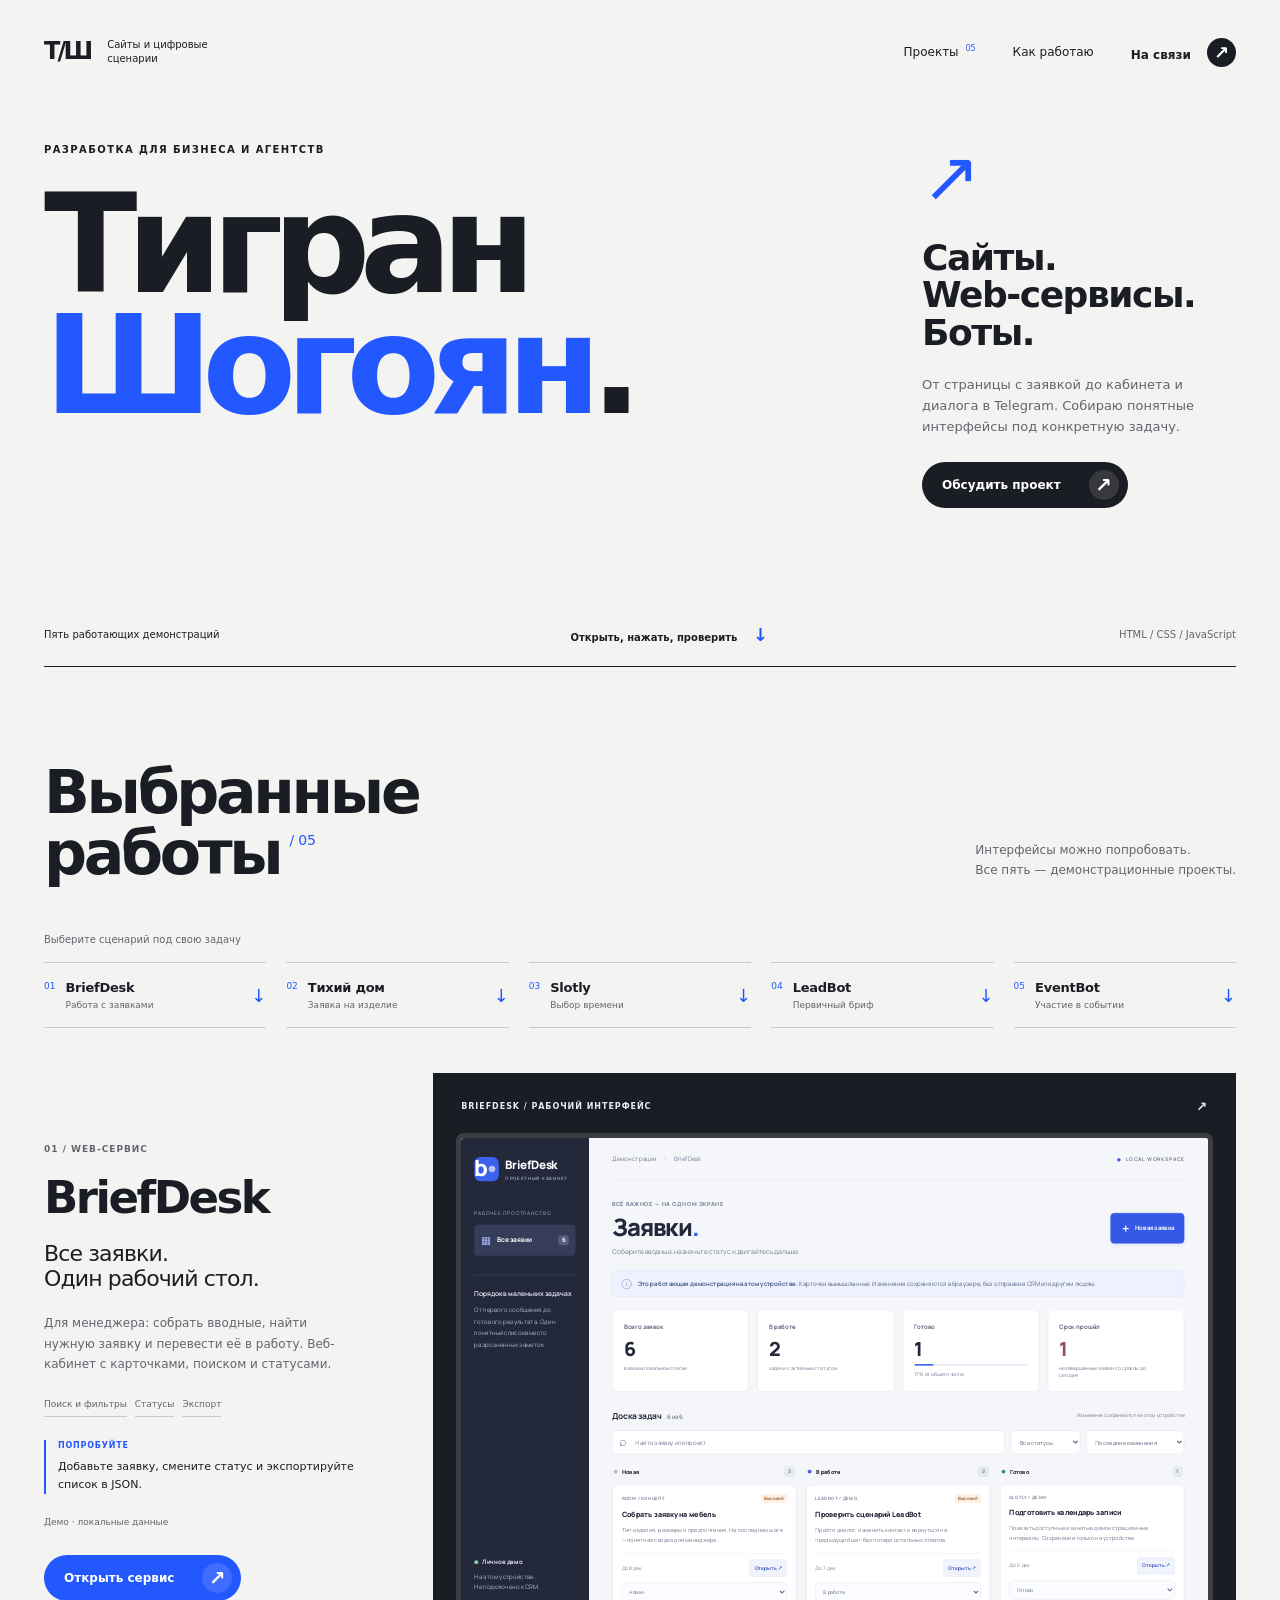
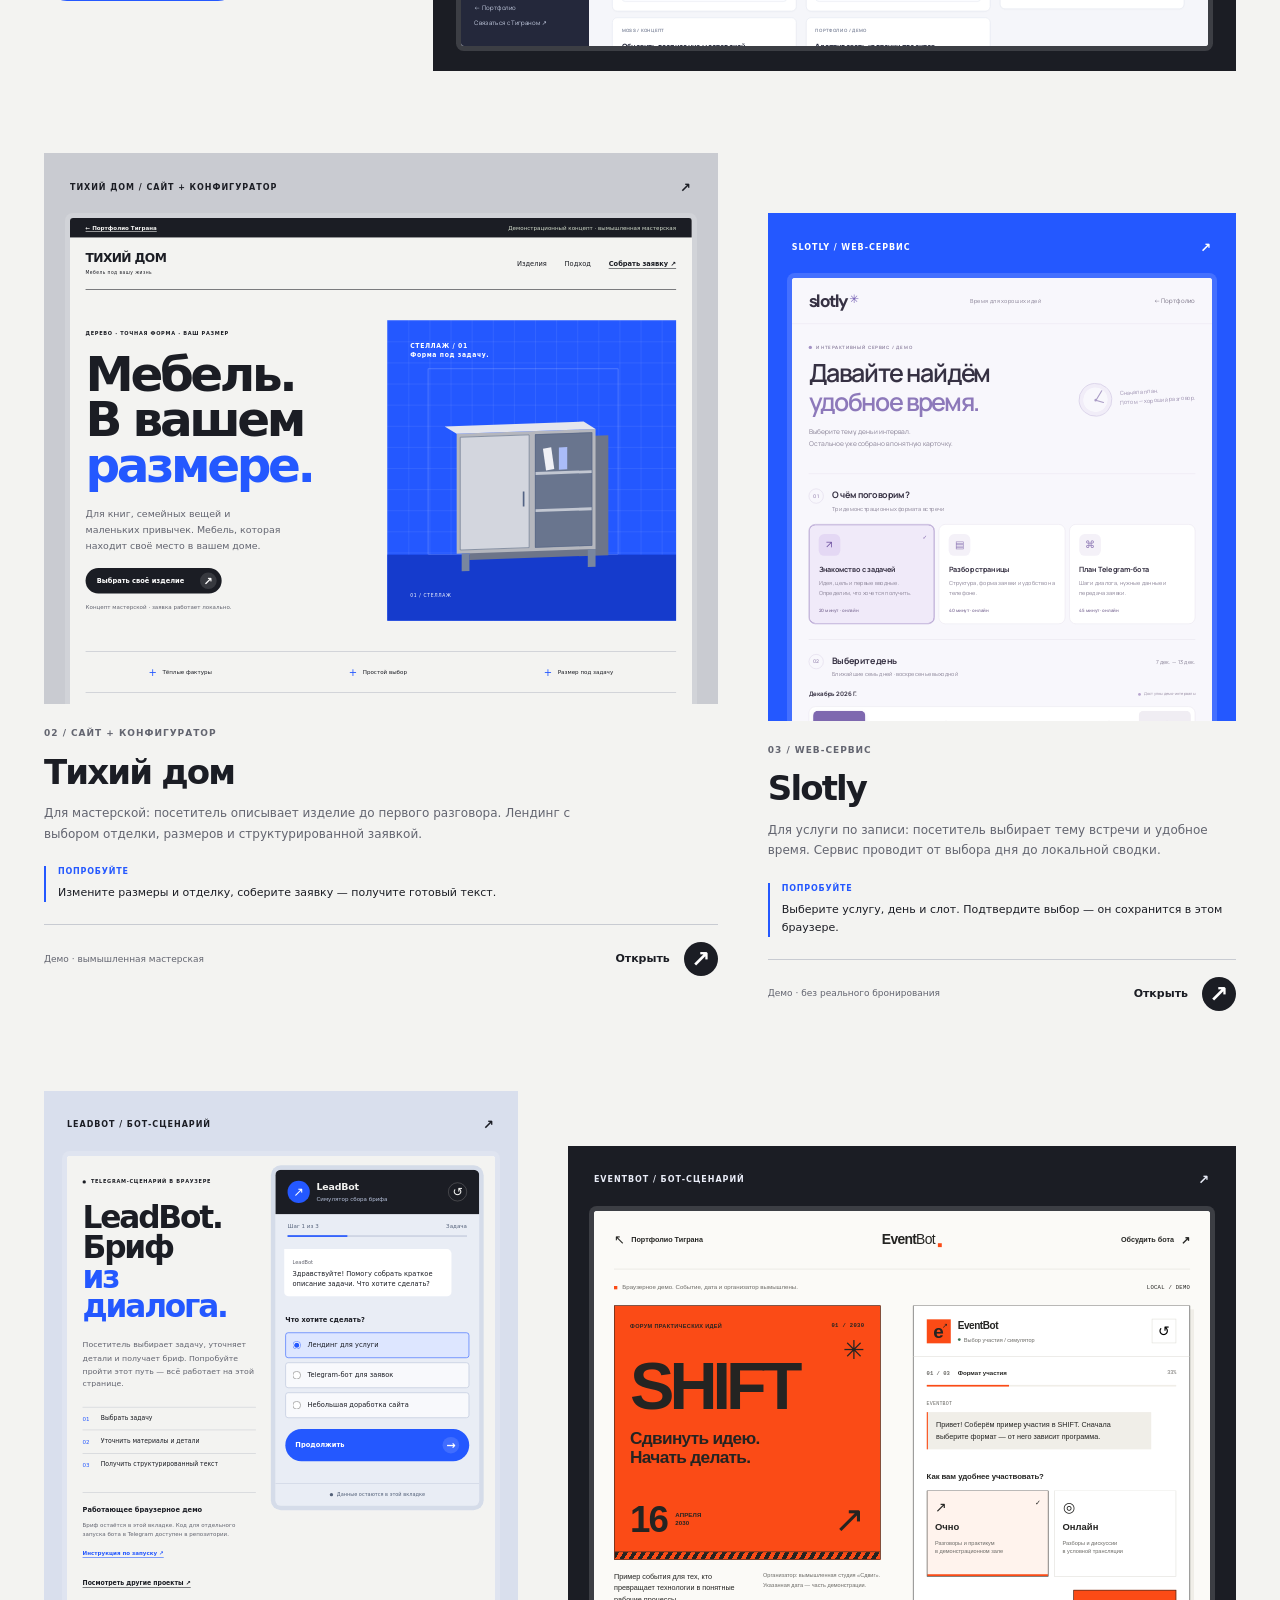
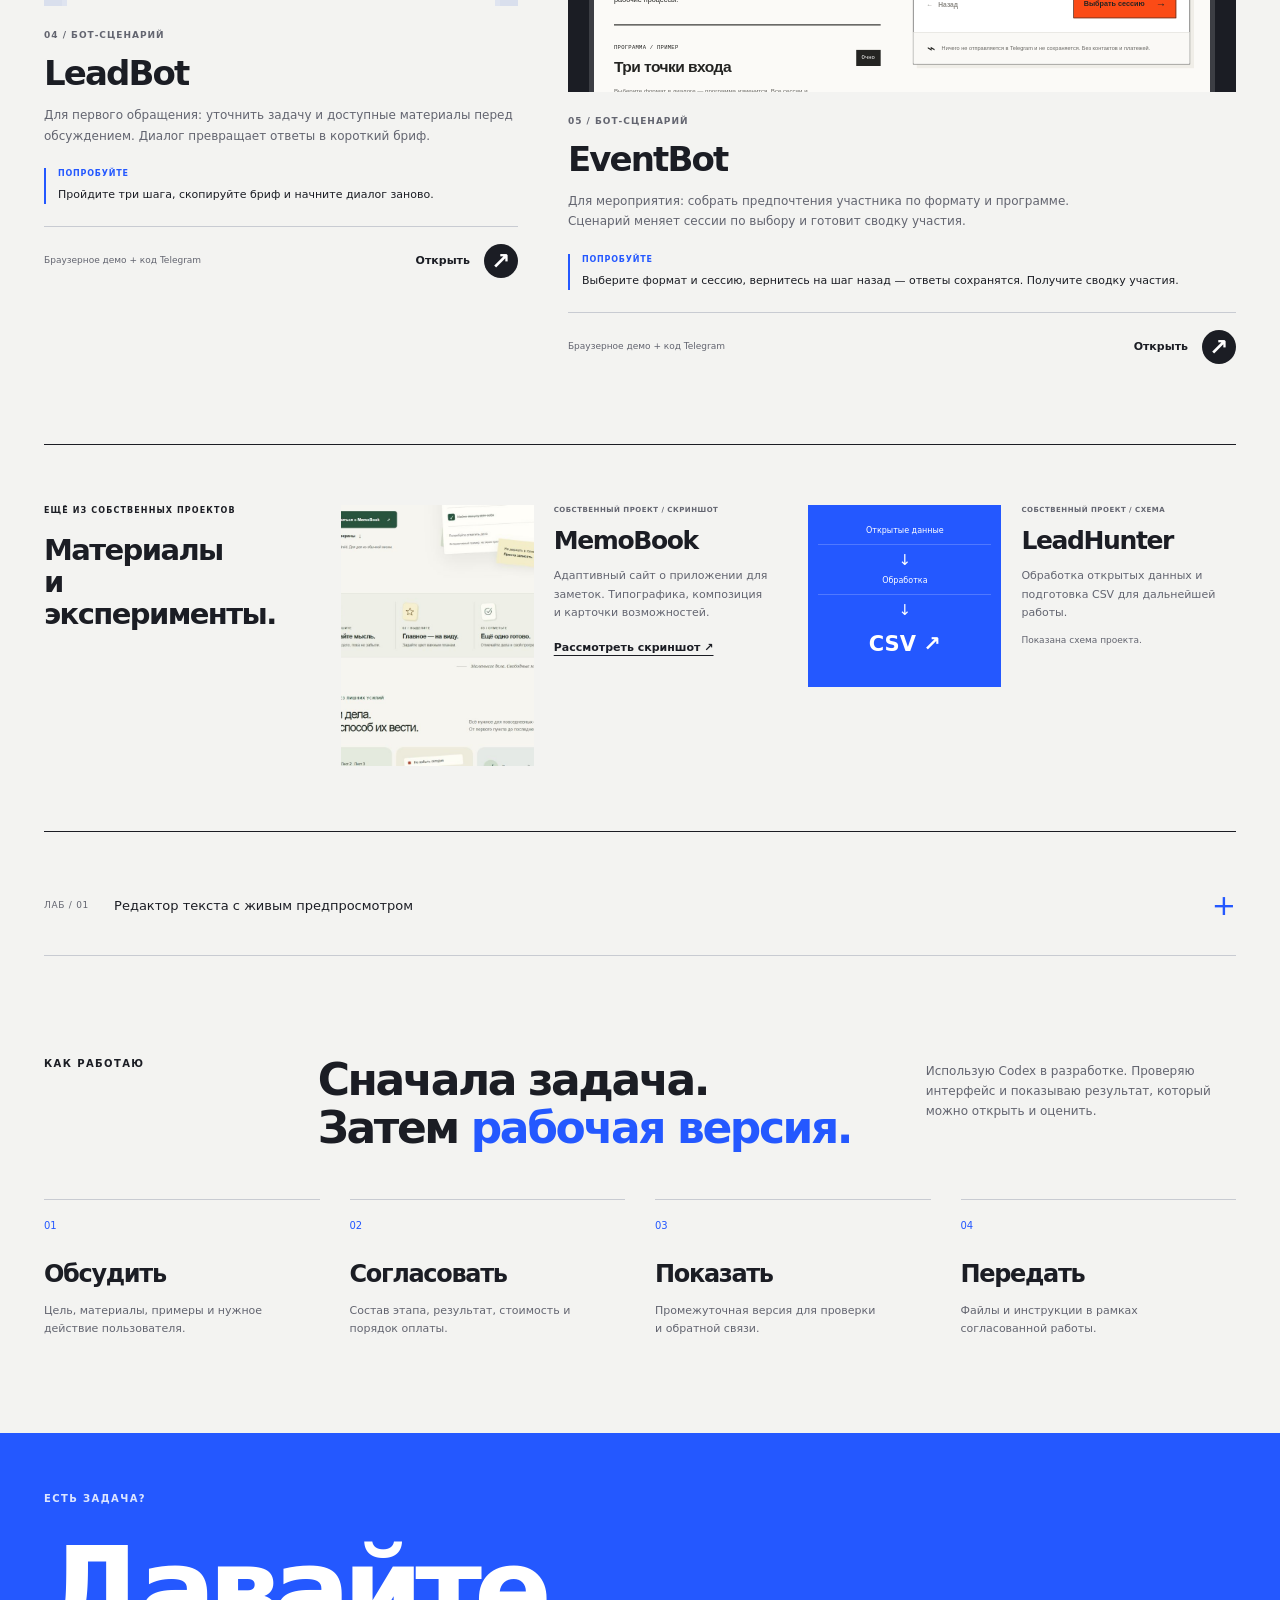
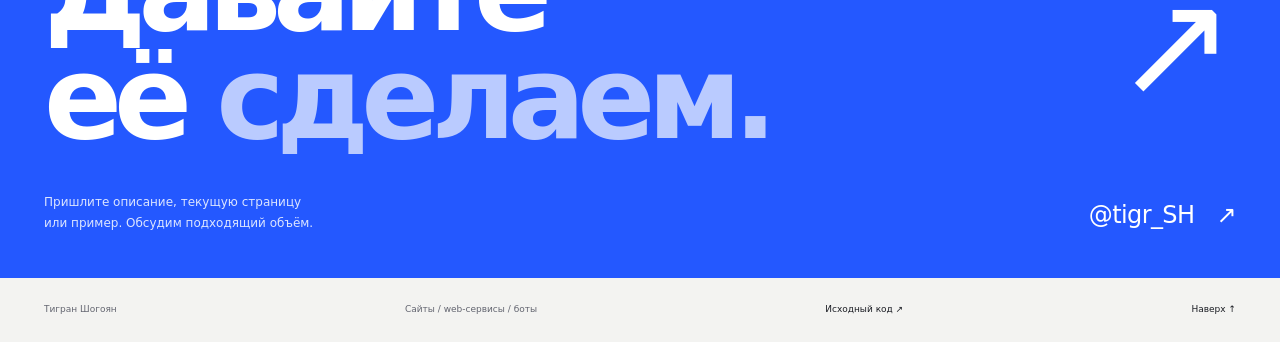
==== index.html @ 7d9e6372 "Improve project navigation and interactive case walkthroughs Add five direct project links and concr" ====
<!doctype html>
<html lang="ru">
<head>
<meta charset="utf-8"><meta name="viewport" content="width=device-width, initial-scale=1"><meta name="theme-color" content="#1b1d24">
<meta name="description" content="Тигран Шогоян — сайты, web-сервисы и Telegram-боты. Пять работающих демонстраций: кабинет заявок, запись, лендинг, бриф-бот и регистрация.">
<title>Тигран Шогоян — сайты, web-сервисы, боты</title>
<link rel="stylesheet" href="styles.css"><script src="app.js" defer></script>
</head>
<body class="portfolio-page">
<a class="skip-link" href="#main">Перейти к содержимому</a>
<header class="site-header wrap"><a class="identity" href="./" aria-label="Тигран Шогоян, главная"><span class="monogram">Т/Ш</span><span>Сайты и цифровые<br>сценарии</span></a><nav class="main-nav" aria-label="Главная навигация"><a href="#projects">Проекты <sup>05</sup></a><a href="#approach">Как работаю</a><a class="nav-contact" href="https://t.me/tigr_SH" target="_blank" rel="noopener noreferrer">На связи <span aria-hidden="true">↗</span></a></nav></header>
<main id="main">
<section class="hero wrap" aria-labelledby="hero-title"><div class="hero-name"><p class="eyebrow">Разработка для бизнеса и агентств</p><h1 id="hero-title">Тигран<br><span>Шогоян<span class="name-dot">.</span></span></h1></div><div class="hero-summary"><span class="hero-mark" aria-hidden="true">↗</span><h2>Сайты.<br>Web-сервисы.<br>Боты.</h2><p>От страницы с заявкой до кабинета и диалога в Telegram. Собираю понятные интерфейсы под конкретную задачу.</p><a class="button button-dark" href="https://t.me/tigr_SH" target="_blank" rel="noopener noreferrer">Обсудить проект <span aria-hidden="true">↗</span></a></div><div class="hero-bottom"><span>Пять работающих демонстраций</span><a href="#projects">Открыть, нажать, проверить <span aria-hidden="true">↓</span></a><span>HTML / CSS / JavaScript</span></div></section>
<section id="projects" class="projects wrap" aria-labelledby="projects-title"><div class="work-heading"><h2 id="projects-title">Выбранные<br>работы<span> / 05</span></h2><p>Интерфейсы можно попробовать.<br>Все пять — демонстрационные проекты.</p></div>
<div class="project-browser"><p class="project-browser-label">Выберите сценарий под свою задачу</p><nav id="project-index" class="project-index" aria-label="Быстрый переход к проекту"><a class="project-jump" href="#desk-case"><span class="jump-number">01</span><span><strong>BriefDesk</strong><small>Работа с заявками</small></span><span class="jump-arrow" aria-hidden="true">↓</span></a><a class="project-jump" href="#furniture-case"><span class="jump-number">02</span><span><strong>Тихий дом</strong><small>Заявка на изделие</small></span><span class="jump-arrow" aria-hidden="true">↓</span></a><a class="project-jump" href="#slotly-case"><span class="jump-number">03</span><span><strong>Slotly</strong><small>Выбор времени</small></span><span class="jump-arrow" aria-hidden="true">↓</span></a><a class="project-jump" href="#leadbot-case"><span class="jump-number">04</span><span><strong>LeadBot</strong><small>Первичный бриф</small></span><span class="jump-arrow" aria-hidden="true">↓</span></a><a class="project-jump" href="#eventbot-case"><span class="jump-number">05</span><span><strong>EventBot</strong><small>Участие в событии</small></span><span class="jump-arrow" aria-hidden="true">↓</span></a></nav></div><article class="case case-desk" id="desk-case" tabindex="-1"><div class="case-intro"><span class="case-index">01 / WEB-СЕРВИС</span><h3>BriefDesk</h3><p class="case-statement">Все заявки.<br>Один рабочий стол.</p><p>Для менеджера: собрать вводные, найти нужную заявку и перевести её в работу. Веб-кабинет с карточками, поиском и статусами.</p><div class="case-features"><span>Поиск и фильтры</span><span>Статусы</span><span>Экспорт</span></div><div class="case-try"><span>Попробуйте</span><p>Добавьте заявку, смените статус и экспортируйте список в JSON.</p></div><span class="case-status">Демо · локальные данные</span><a class="button button-blue" href="desk.html">Открыть сервис <span aria-hidden="true">↗</span></a></div><div class="case-stage desk-stage"><div class="stage-caption"><span>BRIEFDESK / РАБОЧИЙ ИНТЕРФЕЙС</span><span aria-hidden="true">↗</span></div><div class="case-screen" aria-hidden="true" inert><iframe src="desk.html" title="Предпросмотр интерфейса BriefDesk" tabindex="-1" loading="lazy"></iframe></div></div></article>
<div class="case-pair pair-web"><article class="case case-furniture" id="furniture-case" tabindex="-1"><div class="case-stage furniture-stage"><div class="stage-caption"><span>ТИХИЙ ДОМ / САЙТ + КОНФИГУРАТОР</span><span aria-hidden="true">↗</span></div><div class="case-screen" aria-hidden="true" inert><iframe src="furniture.html" title="Предпросмотр интерфейса Тихий дом" tabindex="-1" loading="lazy"></iframe></div></div><div class="case-copy"><span class="case-index">02 / САЙТ + КОНФИГУРАТОР</span><h3>Тихий дом</h3><p>Для мастерской: посетитель описывает изделие до первого разговора. Лендинг с выбором отделки, размеров и структурированной заявкой.</p><div class="case-try"><span>Попробуйте</span><p>Измените размеры и отделку, соберите заявку — получите готовый текст.</p></div><div class="case-bottom"><span class="case-status">Демо · вымышленная мастерская</span><a class="case-open" href="furniture.html">Открыть <span aria-hidden="true">↗</span></a></div></div></article><article class="case case-slotly" id="slotly-case" tabindex="-1"><div class="case-stage slotly-stage"><div class="stage-caption"><span>SLOTLY / WEB-СЕРВИС</span><span aria-hidden="true">↗</span></div><div class="case-screen" aria-hidden="true" inert><iframe src="slotly.html" title="Предпросмотр интерфейса Slotly" tabindex="-1" loading="lazy"></iframe></div></div><div class="case-copy"><span class="case-index">03 / WEB-СЕРВИС</span><h3>Slotly</h3><p>Для услуги по записи: посетитель выбирает тему встречи и удобное время. Сервис проводит от выбора дня до локальной сводки.</p><div class="case-try"><span>Попробуйте</span><p>Выберите услугу, день и слот. Подтвердите выбор — он сохранится в этом браузере.</p></div><div class="case-bottom"><span class="case-status">Демо · без реального бронирования</span><a class="case-open" href="slotly.html">Открыть <span aria-hidden="true">↗</span></a></div></div></article></div>
<div class="case-pair pair-bots"><article class="case case-leadbot" id="leadbot-case" tabindex="-1"><div class="case-stage leadbot-stage"><div class="stage-caption"><span>LEADBOT / БОТ-СЦЕНАРИЙ</span><span aria-hidden="true">↗</span></div><div class="case-screen" aria-hidden="true" inert><iframe src="leadbot.html#bot-simulator" title="Предпросмотр интерфейса LeadBot" tabindex="-1" loading="lazy"></iframe></div></div><div class="case-copy"><span class="case-index">04 / БОТ-СЦЕНАРИЙ</span><h3>LeadBot</h3><p>Для первого обращения: уточнить задачу и доступные материалы перед обсуждением. Диалог превращает ответы в короткий бриф.</p><div class="case-try"><span>Попробуйте</span><p>Пройдите три шага, скопируйте бриф и начните диалог заново.</p></div><div class="case-bottom"><span class="case-status">Браузерное демо + код Telegram</span><a class="case-open" href="leadbot.html">Открыть <span aria-hidden="true">↗</span></a></div></div></article><article class="case case-eventbot" id="eventbot-case" tabindex="-1"><div class="case-stage eventbot-stage"><div class="stage-caption"><span>EVENTBOT / БОТ-СЦЕНАРИЙ</span><span aria-hidden="true">↗</span></div><div class="case-screen" aria-hidden="true" inert><iframe src="eventbot.html" title="Предпросмотр интерфейса EventBot" tabindex="-1" loading="lazy"></iframe></div></div><div class="case-copy"><span class="case-index">05 / БОТ-СЦЕНАРИЙ</span><h3>EventBot</h3><p>Для мероприятия: собрать предпочтения участника по формату и программе. Сценарий меняет сессии по выбору и готовит сводку участия.</p><div class="case-try"><span>Попробуйте</span><p>Выберите формат и сессию, вернитесь на шаг назад — ответы сохранятся. Получите сводку участия.</p></div><div class="case-bottom"><span class="case-status">Браузерное демо + код Telegram</span><a class="case-open" href="eventbot.html">Открыть <span aria-hidden="true">↗</span></a></div></div></article></div>
</section>
<section class="archive wrap" aria-labelledby="archive-title"><div class="archive-heading"><p class="eyebrow">Ещё из собственных проектов</p><h2 id="archive-title">Материалы<br>и эксперименты.</h2></div><article class="archive-project"><a class="memo-thumbnail" href="MemoBook-example.png" target="_blank" rel="noopener noreferrer"><img src="MemoBook-example.png" width="732" height="716" loading="lazy" alt="Фрагмент собственного сайта MemoBook с карточками возможностей"></a><div><span class="case-index">СОБСТВЕННЫЙ ПРОЕКТ / СКРИНШОТ</span><h3>MemoBook</h3><p>Адаптивный сайт о приложении для заметок. Типографика, композиция и карточки возможностей.</p><a class="text-link" href="MemoBook-example.png" target="_blank" rel="noopener noreferrer">Рассмотреть скриншот ↗</a></div></article><article class="archive-project"><div class="hunter-scheme" aria-label="Схема LeadHunter: открытые данные, обработка и экспорт CSV"><span>Открытые данные</span><b aria-hidden="true">↓</b><span>Обработка</span><b aria-hidden="true">↓</b><span class="scheme-result">CSV ↗</span></div><div><span class="case-index">СОБСТВЕННЫЙ ПРОЕКТ / СХЕМА</span><h3>LeadHunter</h3><p>Обработка открытых данных и подготовка CSV для дальнейшей работы.</p><span class="archive-note">Показана схема проекта.</span></div></article></section>
<section class="editor-section wrap" aria-label="Локальный редактор текста"><details class="editor-lab"><summary><span class="lab-number">ЛАБ / 01</span><span>Редактор текста с живым предпросмотром</span><span class="summary-plus" aria-hidden="true">+</span></summary><div class="editor-layout"><div class="editor-intro"><p class="eyebrow">Интерфейсный эксперимент</p><h2>Меняйте текст.<br>Смотрите результат.</h2><p>Заголовок, описание и кнопка обновляются сразу.</p><span class="editor-limitation">Локальное демо, изменения до перезагрузки.</span></div><div class="editor-workspace"><form id="editor-form" class="editor-controls"><div class="editor-toolbar"><strong>Текст страницы</strong><button id="editor-reset" class="quiet-button" type="button">Сбросить ↺</button></div><label for="editor-headline">Заголовок<input id="editor-headline" name="headline" maxlength="64" value="Место для ваших идей"></label><label for="editor-description">Описание<textarea id="editor-description" name="description" rows="3" maxlength="180">Одна понятная страница: расскажите об услуге и помогите посетителю сделать следующий шаг.</textarea></label><label for="editor-button">Текст кнопки<input id="editor-button" name="button" maxlength="28" value="Обсудить задачу"></label></form><div class="editor-preview"><span class="preview-label">LIVE PREVIEW</span><h3 id="preview-headline">Место для ваших идей</h3><p id="preview-description">Одна понятная страница: расскажите об услуге и помогите посетителю сделать следующий шаг.</p><button id="preview-button" class="button button-blue" type="button" aria-describedby="preview-action-note">Обсудить задачу</button><p id="preview-action-note" class="preview-note" aria-live="polite">Кнопка показывает демонстрационное действие.</p></div></div></div></details></section>
<section class="approach wrap" id="approach" aria-labelledby="approach-title"><div class="approach-header"><p class="eyebrow">Как работаю</p><h2 id="approach-title">Сначала задача.<br>Затем <span>рабочая версия.</span></h2><p>Использую Codex в разработке. Проверяю интерфейс и показываю результат, который можно открыть и оценить.</p></div><ol class="process"><li><span class="step-number">01</span><h3>Обсудить</h3><p>Цель, материалы, примеры и нужное действие пользователя.</p></li><li><span class="step-number">02</span><h3>Согласовать</h3><p>Состав этапа, результат, стоимость и порядок оплаты.</p></li><li><span class="step-number">03</span><h3>Показать</h3><p>Промежуточная версия для проверки и обратной связи.</p></li><li><span class="step-number">04</span><h3>Передать</h3><p>Файлы и инструкции в рамках согласованной работы.</p></li></ol></section>
<section class="contact" aria-labelledby="contact-title"><div class="wrap"><p class="eyebrow">Есть задача?</p><div class="contact-main"><h2 id="contact-title">Давайте<br>её <span>сделаем.</span></h2><a href="https://t.me/tigr_SH" class="contact-arrow" target="_blank" rel="noopener noreferrer" aria-label="Написать Тиграну Шогояну в Telegram">↗</a></div><div class="contact-bottom"><p>Пришлите описание, текущую страницу<br>или пример. Обсудим подходящий объём.</p><a href="https://t.me/tigr_SH" target="_blank" rel="noopener noreferrer">@tigr_SH <span aria-hidden="true">↗</span></a></div></div></section>
</main><footer class="site-footer wrap"><span>Тигран Шогоян</span><span>Сайты / web-сервисы / боты</span><a href="https://github.com/Tigran-1519/tigran-portfolio" target="_blank" rel="noopener noreferrer">Исходный код ↗</a><a href="#main">Наверх ↑</a></footer>
</body></html>
---- styles.css ----
@charset "UTF-8";
:root{--cream:#f3f3f1;--paper:#ececea;--green:#1b1d24;--ink:#1b1d24;--muted:#636570;--line:#c8cbd2;--sage:#e5e9f4;--lime:#cedbff;--blue:#2458ff;--wood:#a49a8d;--sans:"Segoe UI Variable","Segoe UI",system-ui,sans-serif;--serif:var(--sans);--radius:4px;--ease:cubic-bezier(.22,.68,0,1.01)}
*{box-sizing:border-box}html{scroll-behavior:smooth;scroll-padding-top:25px}body{margin:0;background:var(--cream);color:var(--ink);font:16px/1.5 var(--sans);-webkit-font-smoothing:antialiased}a{color:inherit;text-decoration:none}button,input,select,textarea{font:inherit}button,a,input,select,textarea{-webkit-tap-highlight-color:transparent}button{cursor:pointer}button:disabled{cursor:not-allowed;opacity:.5}button,input,select,textarea{border-radius:0}button:focus-visible,a:focus-visible,input:focus-visible,select:focus-visible,textarea:focus-visible,summary:focus-visible{outline:3px solid var(--blue);outline-offset:5px}img,video{display:block;max-width:100%}h1,h2,h3,p{margin-top:0}h1,h2,h3{font-weight:600;letter-spacing:-.055em;line-height:1.02}em{font-style:normal;font-weight:inherit}::selection{background:var(--blue);color:#fff}.wrap{width:min(1380px,calc(100% - 88px));margin-inline:auto}.skip-link{position:fixed;top:15px;left:16px;padding:12px 20px;background:var(--blue);color:#fff;z-index:10;transform:translateY(-150%)}.skip-link:focus{transform:translateY(0)}.eyebrow{font-size:10px;letter-spacing:.14em;text-transform:uppercase;font-weight:600}.small-dot{display:inline-block;width:6px;height:6px;background:currentColor;border-radius:50%}.site-header{height:104px;display:flex;align-items:center;justify-content:space-between;gap:25px}.identity{display:flex;gap:17px;align-items:center;font-size:10px;line-height:1.4;font-weight:500}.monogram{font-size:24px;font-weight:700;letter-spacing:-.12em}.main-nav{display:flex;align-items:center;gap:37px;font-size:12px}.main-nav a{padding:10px 0}.main-nav sup{font-size:8px;color:var(--blue);margin-left:3px}.nav-contact{font-weight:600}.nav-contact span{display:inline-grid;place-items:center;width:29px;height:29px;border-radius:50%;background:var(--ink);color:#fff;font-size:18px;margin-left:12px}.main-nav a:hover{color:var(--blue)}
.hero{display:grid;grid-template-columns:1.45fr .55fr;gap:50px;padding-top:38px;padding-bottom:25px}.hero-name .eyebrow{margin-bottom:28px}.hero h1{font-size:clamp(88px,10.7vw,158px);line-height:.88;font-weight:650;letter-spacing:-.079em;margin:0}.hero h1>span{color:var(--blue)}.name-dot{color:var(--ink)}.hero-summary{align-self:end;max-width:310px;padding-bottom:9px}.hero-mark{display:block;color:var(--blue);font-size:70px;line-height:1;margin-bottom:27px}.hero-summary h2{font-size:36px;line-height:1.04;letter-spacing:-.04em;margin-bottom:24px}.hero-summary p{font-size:13px;color:var(--muted);line-height:1.6;margin-bottom:24px}.button{border:0;display:inline-flex;align-items:center;justify-content:space-between;gap:28px;padding:8px 9px 8px 20px;border-radius:40px;font-size:12px;font-weight:600;min-height:46px;transition:transform .5s var(--ease),background .5s var(--ease);max-width:100%}.button>span{width:30px;height:30px;border-radius:50%;display:grid;place-items:center;font-size:20px;background:#ffffff20;flex-shrink:0;transition:transform .5s var(--ease)}.button:hover>span{transform:translate(2px,-2px)}.button:active{transform:scale(.98)}.button-dark{background:var(--ink);color:#fff}.button-dark:hover{background:#353946}.button-blue{background:var(--blue);color:#fff}.button-blue:hover{background:#1643d6}.button-light{background:var(--lime);color:var(--ink)}.hero-bottom{grid-column:1/-1;display:flex;align-items:center;justify-content:space-between;gap:20px;border-bottom:1px solid var(--ink);margin-top:54px;padding-bottom:18px;font-size:10px}.hero-bottom>span:last-child{color:var(--muted)}.hero-bottom a{font-weight:600}.hero-bottom a span{margin-left:12px;color:var(--blue);font-size:18px}
.projects{padding-top:70px;padding-bottom:80px}.work-heading{display:flex;justify-content:space-between;align-items:end;gap:35px;margin-bottom:48px}.work-heading h2{font-size:clamp(40px,4.7vw,64px);margin:0}.work-heading h2 span{font-size:14px;font-weight:400;vertical-align:top;letter-spacing:-.01em;display:inline-block;padding-top:10px;margin-left:9px;color:var(--blue)}.work-heading p{font-size:12px;line-height:1.65;color:var(--muted);margin:0 0 4px}.case{min-width:0}.case-desk{display:grid;grid-template-columns:.66fr 1.6fr;gap:58px;align-items:center;margin-bottom:82px}.case-index{font-size:9px;font-weight:600;letter-spacing:.11em;color:var(--muted);display:block}.case h3{font-size:45px;margin:18px 0 20px}.case-statement{font-size:22px!important;line-height:1.15!important;letter-spacing:-.04em;color:var(--ink)!important;font-weight:500}.case-intro>p{font-size:12px;color:var(--muted);line-height:1.7;max-width:300px}.case-features{display:flex;flex-wrap:wrap;gap:8px;font-size:9px;color:var(--muted);margin:23px 0}.case-features span{border-bottom:1px solid var(--line);padding-bottom:5px}.case-status{font-size:9px;color:var(--muted);display:block;line-height:1.5}.case-intro>.button{margin-top:25px}.case-stage{min-width:0;overflow:hidden;padding:21px 25px 0;background:#d8dce8;position:relative}.stage-caption{display:flex;justify-content:space-between;align-items:center;font-size:8px;letter-spacing:.12em;gap:10px;margin-bottom:21px;font-weight:600}.stage-caption>span:last-child{font-size:13px}.case-screen{position:relative;aspect-ratio:1.48;overflow:hidden;background:#fff;pointer-events:none;user-select:none;border-radius:3px 3px 0 0;box-shadow:0 0 0 5px #ffffff25}.case-screen iframe{width:180%;height:180%;position:absolute;left:0;top:0;transform:scale(.555556);transform-origin:top left;border:0;pointer-events:none;display:block}.desk-stage{background:#1b1d24;color:#e9ecf7;padding:24px 28px 25px}.desk-stage .case-screen{aspect-ratio:1.47;border-radius:3px}.case-pair{display:grid;grid-template-columns:1.18fr .82fr;gap:50px;align-items:start;margin-bottom:80px}.case-pair .case-copy{padding-top:23px}.case-pair .case h3{font-size:34px;margin:14px 0}.case-copy>p{font-size:12px;color:var(--muted);line-height:1.7;max-width:540px;margin-bottom:22px}.case-bottom{border-top:1px solid var(--line);display:flex;align-items:center;justify-content:space-between;gap:12px;padding-top:17px}.case-open{display:inline-flex;align-items:center;gap:14px;font-size:11px;font-weight:600;flex-shrink:0}.case-open span{display:grid;place-items:center;width:34px;height:34px;background:var(--ink);color:#fff;border-radius:50%;font-size:23px;transition:background .5s var(--ease),transform .5s var(--ease)}.case-open:hover span{background:var(--blue);transform:translate(2px,-2px)}.furniture-stage{background:#c9cbd1;padding:25px 26px 0}.furniture-stage .case-screen{aspect-ratio:1.28}.slotly-stage{background:var(--blue);color:white;padding:25px 24px 0;margin-top:60px}.slotly-stage .case-screen{aspect-ratio:.95}.pair-bots{grid-template-columns:.83fr 1.17fr;margin-bottom:0}.leadbot-stage{background:#d9dfed;padding:24px 23px 0}.leadbot-stage .case-screen{aspect-ratio:.95}.eventbot-stage{background:#1b1d24;color:#e9ecf7;padding:24px 26px 0;margin-top:55px}.eventbot-stage .case-screen{aspect-ratio:1.28}
.archive{display:grid;grid-template-columns:.6fr 1fr 1fr;gap:40px;padding:60px 0 65px;border-block:1px solid var(--ink)}.archive-heading h2{font-size:29px;line-height:1.1;margin:18px 0}.archive-heading .eyebrow{font-size:8px}.archive-project{display:grid;grid-template-columns:.9fr 1fr;gap:20px;align-items:start;min-width:0}.archive-project h3{font-size:25px;margin:13px 0}.archive-project p{font-size:11px;color:var(--muted);line-height:1.7}.archive-project .case-index{font-size:7px;letter-spacing:.07em}.memo-thumbnail{display:block;aspect-ratio:1/1.35;overflow:hidden;background:#e4e7df}.memo-thumbnail img{width:100%;height:100%;object-fit:cover;object-position:center}.text-link{font-size:11px;font-weight:600;text-decoration:underline;text-underline-offset:4px;display:inline-block}.text-link:hover{color:var(--blue)}.archive-note{font-size:9px;line-height:1.5;color:var(--muted);display:block}.hunter-scheme{display:flex;flex-direction:column;gap:7px;align-items:center;background:var(--blue);color:#fff;padding:20px 10px;font-size:8px;min-height:170px;justify-content:center}.hunter-scheme>b{font-weight:400;font-size:15px;line-height:1.1}.hunter-scheme>span{width:100%;text-align:center;border-bottom:1px solid #ffffff33;padding-bottom:7px}.hunter-scheme .scheme-result{font-size:21px;font-weight:600;border:0;margin-top:3px}
.editor-section{padding:40px 0}.editor-lab{border-bottom:1px solid var(--line)}.editor-lab>summary{display:flex;gap:25px;align-items:center;list-style:none;font-size:13px;cursor:pointer;padding:12px 0 28px}.editor-lab>summary::-webkit-details-marker{display:none}.lab-number{font-size:9px;letter-spacing:.08em;color:var(--muted)}.summary-plus{margin-left:auto;font-size:29px;font-weight:300;color:var(--blue);transition:transform .5s var(--ease)}.editor-lab[open] .summary-plus{transform:rotate(45deg)}.editor-layout{display:grid;grid-template-columns:.6fr 1.4fr;gap:50px;padding:30px 0 45px;align-items:start}.editor-intro h2{font-size:31px;line-height:1.1;margin-bottom:18px}.editor-intro>p:not(.eyebrow){font-size:12px;color:var(--muted)}.editor-limitation{font-size:9px;color:var(--muted);display:block}.editor-workspace{display:grid;grid-template-columns:1fr 1fr;background:#e1e5ef;padding:7px;gap:7px;border-radius:8px;min-width:0}.editor-controls{padding:21px;background:var(--ink);color:#fff;border-radius:4px;min-width:0}.editor-toolbar{display:flex;align-items:center;justify-content:space-between;font-size:10px;gap:12px;margin-bottom:20px}.quiet-button{padding:4px 0;border:0;background:transparent;color:inherit;font-size:10px;text-decoration:underline;text-underline-offset:4px}.editor-controls label{display:block;font-size:10px;margin-bottom:17px}.editor-controls label:last-child{margin-bottom:0}.editor-controls input,.editor-controls textarea{width:100%;display:block;padding:10px;margin-top:7px;background:#ffffff0c;color:#fff;border:1px solid #ffffff44;border-radius:3px;font-size:12px;resize:vertical;line-height:1.6}.editor-preview{padding:23px;background:#fff;display:flex;flex-direction:column;align-items:start;min-width:0;border-radius:4px}.preview-label{font-size:8px;letter-spacing:.1em;color:var(--blue);margin-bottom:40px}.editor-preview h3{font-size:33px;line-height:1.06;overflow-wrap:anywhere;margin-bottom:20px}.editor-preview>p{font-size:12px;overflow-wrap:anywhere}.editor-preview .button{font-size:11px;padding:13px 17px;margin-top:auto;overflow-wrap:anywhere;display:block}.editor-preview .preview-note{font-size:8px!important;color:var(--muted);line-height:1.5;margin:13px 0 0}
.approach{padding:60px 0 95px}.approach-header{display:grid;grid-template-columns:.5fr 1.2fr .65fr;gap:35px;align-items:start}.approach-header h2{font-size:44px;line-height:1.08;margin-bottom:0}.approach-header h2 span{color:var(--blue)}.approach-header>p:last-child{font-size:12px;color:var(--muted);line-height:1.65;padding-top:6px;margin:0}.process{display:grid;grid-template-columns:repeat(4,1fr);list-style:none;padding:0;margin:48px 0 0;gap:30px}.process li{border-top:1px solid var(--line);padding-top:18px}.step-number{font-size:10px;color:var(--blue);display:block;margin-bottom:29px}.process h3{font-size:24px;margin-bottom:15px}.process p{font-size:11px;color:var(--muted);line-height:1.65;max-width:230px;margin-bottom:0}.contact{background:var(--blue);color:#fff;padding:58px 0 45px}.contact .eyebrow{color:#dce5ff}.contact-main{display:flex;align-items:center;justify-content:space-between;gap:35px;margin-top:30px}.contact h2{font-size:clamp(64px,9vw,130px);line-height:.94;margin:0;letter-spacing:-.07em}.contact h2 span{color:#bacbff}.contact-arrow{font-size:145px;line-height:1;align-self:center;transition:transform .6s var(--ease)}.contact-arrow:hover{transform:translate(8px,-8px)}.contact-bottom{display:flex;justify-content:space-between;align-items:end;gap:25px;margin-top:40px}.contact-bottom p{font-size:12px;line-height:1.7;color:#dce5ff;margin:0}.contact-bottom a{font-size:24px;font-weight:500;letter-spacing:-.025em}.contact-bottom a span{margin-left:15px}.site-footer{display:flex;justify-content:space-between;align-items:center;gap:20px;font-size:9px;color:var(--muted);padding:25px 0}.site-footer a{color:var(--ink)}
/* Shared primitives for the standalone demos. */
.pill{font-size:9px;padding:5px 9px;border:1px solid currentColor;border-radius:25px}.section-heading{display:flex;justify-content:space-between;align-items:end;gap:30px;margin-bottom:40px}.section-heading h2{font-size:52px;margin:0}.section-heading>p{font-size:12px;max-width:300px;color:var(--muted);margin:0}.case-type{font-size:9px;letter-spacing:.05em;color:var(--muted)}.bot-avatar{width:35px;height:35px;display:grid;place-items:center;border-radius:50%;background:var(--blue);color:white;font-size:23px}.cabinet-art{width:145px;height:158px;background:#aa8155;position:relative;box-shadow:15px 7px 0 #896748;transform:skewY(-2deg)}.cabinet-top{position:absolute;top:-10px;width:100%;height:10px;background:#cfb085;transform:skewX(57deg);transform-origin:bottom}.cabinet-door{height:calc(100% - 12px);width:50%;margin:6px;border:1px solid #523e2c60;position:absolute;background:#c2a177}.cabinet-door:after{content:"";width:3px;height:17px;background:#61462e;position:absolute;right:8px;top:53px}.cabinet-shelves{position:absolute;right:6px;top:6px;width:41%;height:calc(100% - 12px);border:1px solid #604c3560;background:#76583b}.cabinet-shelves:before,.cabinet-shelves:after{content:"";position:absolute;left:0;right:0;height:5px;background:#c4a078;top:33%}.cabinet-shelves:after{top:66%}.cabinet-shelves i{position:absolute;left:10px;width:10px;height:25px;background:#dbd9c4;top:14px;transform:rotate(-8deg)}.cabinet-shelves i:last-child{left:25px;background:#bac8b4;transform:none}.cabinet-leg{height:20px;width:10px;background:#785534;position:absolute;bottom:-20px}.cabinet-leg.left{left:9px}.cabinet-leg.right{right:0}
@media(max-width:1150px){.wrap{width:calc(100% - 56px)}.hero{grid-template-columns:1.3fr .7fr;gap:45px}.hero h1{font-size:11vw}.hero-summary h2{font-size:30px}.hero-summary p{font-size:12px}.hero-mark{font-size:50px;margin-bottom:23px}.case-desk{gap:35px;grid-template-columns:.75fr 1.5fr}.case h3{font-size:39px}.case-pair{gap:32px}.archive{grid-template-columns:1fr 1fr;gap:30px}.archive-heading{grid-column:1/-1;display:flex;justify-content:space-between}.archive-heading h2{font-size:32px;margin:0}.archive-project{grid-template-columns:.7fr 1fr}.memo-thumbnail{aspect-ratio:1/1}.approach-header{grid-template-columns:.4fr 1.1fr .65fr;gap:25px}.approach-header h2{font-size:36px}.editor-layout{gap:30px}.case-stage{padding-inline:20px}}
@media(max-width:850px){.site-header{height:85px}.main-nav{gap:24px;font-size:11px}.hero{gap:30px;padding-top:30px;grid-template-columns:1.2fr .8fr}.hero h1{font-size:11.2vw}.hero-summary h2{font-size:27px}.hero-summary p{font-size:11px}.hero-mark{font-size:42px;margin-bottom:16px}.hero-summary .button{font-size:10px;gap:15px;padding-left:16px}.hero-name .eyebrow{font-size:8px}.hero-bottom{margin-top:28px;font-size:9px}.hero-bottom>span:last-child{display:none}.projects{padding-top:48px;padding-bottom:65px}.work-heading{margin-bottom:35px}.work-heading h2{font-size:42px}.case-desk{grid-template-columns:1fr;gap:28px;margin-bottom:65px}.case-intro{display:grid;grid-template-columns:1fr 1fr;gap:0 30px}.case-intro .case-index{grid-column:1/-1}.case-intro h3{font-size:44px;margin:17px 0 12px}.case-intro .case-statement{grid-row:2/4;grid-column:2;margin:19px 0 0;font-size:24px!important}.case-intro>p:not(.case-statement){grid-row:4;grid-column:2;margin-bottom:0;font-size:11px}.case-features{margin-top:10px;grid-column:1;grid-row:3;align-content:start}.case-intro .case-status{grid-column:1;grid-row:4}.case-intro .button{justify-self:start;grid-row:5;grid-column:1;margin-top:15px}.desk-stage .case-screen{aspect-ratio:1.55}.case-pair{gap:26px;grid-template-columns:1fr 1fr;margin-bottom:55px}.pair-bots{margin-bottom:0}.slotly-stage,.eventbot-stage{margin-top:45px}.furniture-stage .case-screen,.eventbot-stage .case-screen{aspect-ratio:1}.slotly-stage .case-screen,.leadbot-stage .case-screen{aspect-ratio:.9}.case-pair .case h3{font-size:30px}.case-copy>p{font-size:11px}.case-status{font-size:8px}.case-open{font-size:10px;gap:8px}.case-open span{width:28px;height:28px;font-size:19px}.case-stage{padding:18px 16px 0}.stage-caption{font-size:6px;margin-bottom:18px}.case-index{font-size:8px}.archive{padding:45px 0;gap:30px}.archive-project{gap:18px;grid-template-columns:.75fr 1fr}.archive-project h3{font-size:23px}.archive-project p{font-size:10px}.hunter-scheme{font-size:7px;min-height:150px}.editor-layout{grid-template-columns:1fr;gap:22px}.editor-lab>summary{font-size:12px;gap:20px}.approach{padding:45px 0 65px}.approach-header{grid-template-columns:1fr 1.2fr;gap:20px}.approach-header>.eyebrow{grid-column:1/-1}.approach-header h2{font-size:35px}.approach-header>p:last-child{font-size:11px;padding:0}.process{gap:20px}.process h3{font-size:21px}.process p{font-size:10px}.contact h2{font-size:75px}.contact-arrow{font-size:100px}.contact-bottom a{font-size:20px}}
@media(max-width:600px){.wrap{width:calc(100% - 36px)}.site-header{height:76px;gap:15px}.identity{gap:10px;font-size:8px}.monogram{font-size:22px}.main-nav{gap:20px;font-size:10px}.main-nav>a:nth-child(2){display:none}.nav-contact span{width:25px;height:25px;font-size:17px;margin-left:7px}.hero{display:block;padding:31px 0 20px}.hero h1{font-size:clamp(71px,18.3vw,110px);line-height:.9}.hero-name .eyebrow{font-size:8px;letter-spacing:.1em;margin-bottom:23px}.hero-summary{display:grid;grid-template-columns:1fr 1.03fr;gap:0 23px;max-width:none;margin-top:37px;padding:0}.hero-mark{display:none}.hero-summary h2{font-size:25px;line-height:1.08;grid-row:1/3;margin:0}.hero-summary p{font-size:10px;line-height:1.65;margin:2px 0 17px}.hero-summary .button{grid-column:2;font-size:9px;gap:10px;padding-left:12px;min-height:39px;justify-self:start;white-space:nowrap}.hero-summary .button>span{width:23px;height:23px;font-size:17px}.hero-bottom{font-size:8px;gap:15px;margin-top:36px;padding-bottom:15px}.hero-bottom a span{font-size:16px;margin-left:7px}.projects{padding:35px 0 45px}.work-heading{align-items:start;margin-bottom:30px;gap:18px}.work-heading h2{font-size:35px}.work-heading h2 span{font-size:9px;padding-top:5px;margin-left:6px}.work-heading p{font-size:9px;max-width:125px;line-height:1.6;padding-top:5px}.case-desk{gap:25px;margin-bottom:45px}.case-intro{gap:0 22px}.case-intro h3{font-size:35px;margin-top:15px}.case-intro .case-statement{font-size:20px!important;line-height:1.2!important;margin-top:18px}.case-intro>p:not(.case-statement){font-size:10px;line-height:1.65;grid-row:4/6}.case-features{font-size:7px;gap:5px;margin:8px 0 15px}.case-intro .case-status{font-size:8px}.case-intro .button{font-size:10px;gap:16px;padding-left:14px;min-height:42px;margin-top:16px}.case-intro .button>span{width:25px;height:25px;font-size:18px}.case-index{font-size:7px;letter-spacing:.1em}.case-stage,.desk-stage{padding:16px 13px 0}.desk-stage{padding-bottom:13px}.stage-caption{font-size:6px;margin-bottom:15px;letter-spacing:.08em}.desk-stage .case-screen{aspect-ratio:1.2}.case-pair,.pair-bots{display:block;margin-bottom:42px}.case-pair .case+.case{margin-top:42px}.case-pair .case-copy{padding-top:20px}.case-pair .case h3{font-size:33px;margin:12px 0}.case-copy>p{font-size:11px;margin-bottom:18px}.case-bottom{padding-top:14px}.case-status{font-size:8px}.case-open{font-size:11px;gap:10px}.case-open span{width:32px;height:32px;font-size:21px}.slotly-stage,.eventbot-stage{margin-top:0}.furniture-stage .case-screen,.eventbot-stage .case-screen{aspect-ratio:1.15}.slotly-stage .case-screen,.leadbot-stage .case-screen{aspect-ratio:1}.pair-bots{margin-bottom:0}.archive{grid-template-columns:1fr;gap:33px;padding:36px 0}.archive-heading{gap:20px}.archive-heading .eyebrow{font-size:7px;max-width:100px;margin-top:4px}.archive-heading h2{font-size:27px}.archive-project{grid-template-columns:.76fr 1fr;gap:25px}.memo-thumbnail{aspect-ratio:1/1.05}.archive-project h3{font-size:27px}.archive-project p{font-size:11px}.archive-project .case-index{font-size:7px}.archive-project .text-link{font-size:10px}.hunter-scheme{min-height:170px;font-size:8px;padding-inline:15px}.editor-section{padding:24px 0}.editor-lab>summary{font-size:10px;gap:15px;padding-bottom:23px}.lab-number{font-size:7px;white-space:nowrap}.summary-plus{font-size:24px}.editor-layout{padding:20px 0 30px}.editor-intro h2{font-size:30px}.editor-workspace{grid-template-columns:1fr;padding:6px;gap:6px}.editor-controls{padding:22px}.editor-controls label{font-size:11px}.editor-controls input,.editor-controls textarea{font-size:13px}.editor-toolbar{font-size:11px}.quiet-button{font-size:11px}.editor-preview{padding:25px;min-height:270px}.preview-label{margin-bottom:28px;font-size:9px}.editor-preview h3{font-size:35px}.editor-preview>p{font-size:12px}.approach{padding:35px 0 50px}.approach-header{grid-template-columns:1fr;gap:19px}.approach-header h2{font-size:35px}.approach-header>.eyebrow{font-size:9px;margin:0}.approach-header>p:last-child{font-size:11px;max-width:310px}.process{grid-template-columns:1fr 1fr;gap:27px 23px;margin-top:33px}.step-number{font-size:9px;margin-bottom:20px}.process h3{font-size:23px;margin-bottom:13px}.process p{font-size:10px}.contact{padding:38px 0 34px}.contact .eyebrow{font-size:9px}.contact-main{margin-top:27px;gap:18px;align-items:end}.contact h2{font-size:clamp(49px,12vw,71px)}.contact-arrow{font-size:70px;padding-bottom:4px}.contact-bottom{margin-top:30px;align-items:start}.contact-bottom p{font-size:9px;line-height:1.7}.contact-bottom a{font-size:18px;white-space:nowrap}.contact-bottom a span{margin-left:6px}.site-footer{padding:21px 0;font-size:8px;gap:12px}.site-footer>span:nth-child(2){display:none}.section-heading{flex-direction:column;align-items:start;gap:20px}.section-heading h2{font-size:37px}.section-heading>p{font-size:12px;max-width:350px}}
@media(prefers-reduced-motion:reduce){html{scroll-behavior:auto}*,*:before,*:after{animation:none!important;transition:none!important}.button:active,.contact-arrow:hover,.case-open:hover span{transform:none}}
/* Quick project browsing and a concrete path through each demonstration. */
.project-jump:focus-visible{outline-offset:-3px}
.project-browser{margin:0 0 45px}.project-browser-label{font-size:10px;color:var(--muted);margin-bottom:15px}.project-index{display:grid;grid-template-columns:repeat(5,minmax(0,1fr));gap:20px}.project-jump{display:flex;align-items:center;gap:10px;padding:14px 0;border-block:1px solid var(--line);min-height:66px;transition:color .4s var(--ease),border-color .4s var(--ease)}.jump-number{font-size:9px;color:var(--blue);align-self:flex-start;margin-top:3px}.project-jump strong{display:block;font-size:13px;font-weight:600;letter-spacing:-.02em}.project-jump small{display:block;font-size:9px;color:var(--muted);margin-top:2px}.jump-arrow{font-size:18px;margin-left:auto;color:var(--blue)}.project-jump:hover{color:var(--blue);border-color:var(--blue)}.case{scroll-margin-top:28px}.case:focus{outline:none}.case:focus-visible{outline:3px solid var(--blue);outline-offset:8px}.case:focus-visible .case-index{color:var(--blue)}.case-try{border-left:2px solid var(--blue);padding-left:12px;margin:19px 0 22px}.case-try>span{display:block;font-size:8px;letter-spacing:.1em;text-transform:uppercase;color:var(--blue);font-weight:600}.case-try>p{font-size:11px;color:var(--ink);line-height:1.65;margin:6px 0 0}.case-intro .case-try{max-width:310px}
@media(max-width:850px){.project-index{gap:13px}.project-jump{gap:7px}.project-jump strong{font-size:11px}.project-jump small{font-size:8px}.jump-number{font-size:8px}.jump-arrow{font-size:16px}.case-intro>.case-try{grid-column:1/-1;grid-row:6;max-width:540px;margin:23px 0 0}.case-intro .case-try>p{font-size:12px}}
@media(max-width:600px){.project-browser{margin-bottom:32px}.project-browser-label{font-size:11px;margin-bottom:13px}.project-index{display:flex;gap:16px;overflow-x:auto;scroll-snap-type:x mandatory;scrollbar-width:thin;scrollbar-color:var(--blue) transparent;padding:5px 3px 12px;margin:-5px -3px 0}.project-jump{flex:0 0 184px;min-height:72px;scroll-snap-align:start;gap:10px}.project-jump strong{font-size:14px}.project-jump small{font-size:10px}.jump-number{font-size:10px}.jump-arrow{font-size:20px}.portfolio-page .case-copy>p{font-size:14px;line-height:1.65}.portfolio-page .case-index{font-size:9px}.portfolio-page .case-status{font-size:10px}.portfolio-page .case-open{font-size:13px;min-height:44px;padding-left:8px}.portfolio-page .case-open span{width:40px;height:40px;font-size:24px}.portfolio-page .case-bottom{gap:14px;align-items:center}.portfolio-page .case-intro>p:not(.case-statement){font-size:12px}.portfolio-page .case-intro .button{min-height:44px;font-size:11px}.case-try{padding-left:13px;margin:20px 0 23px}.case-try>span{font-size:9px}.case-try>p,.case-intro .case-try>p{font-size:13px}.portfolio-page .case-intro>.case-try{margin-top:24px}.portfolio-page .case-copy{padding-top:22px}}
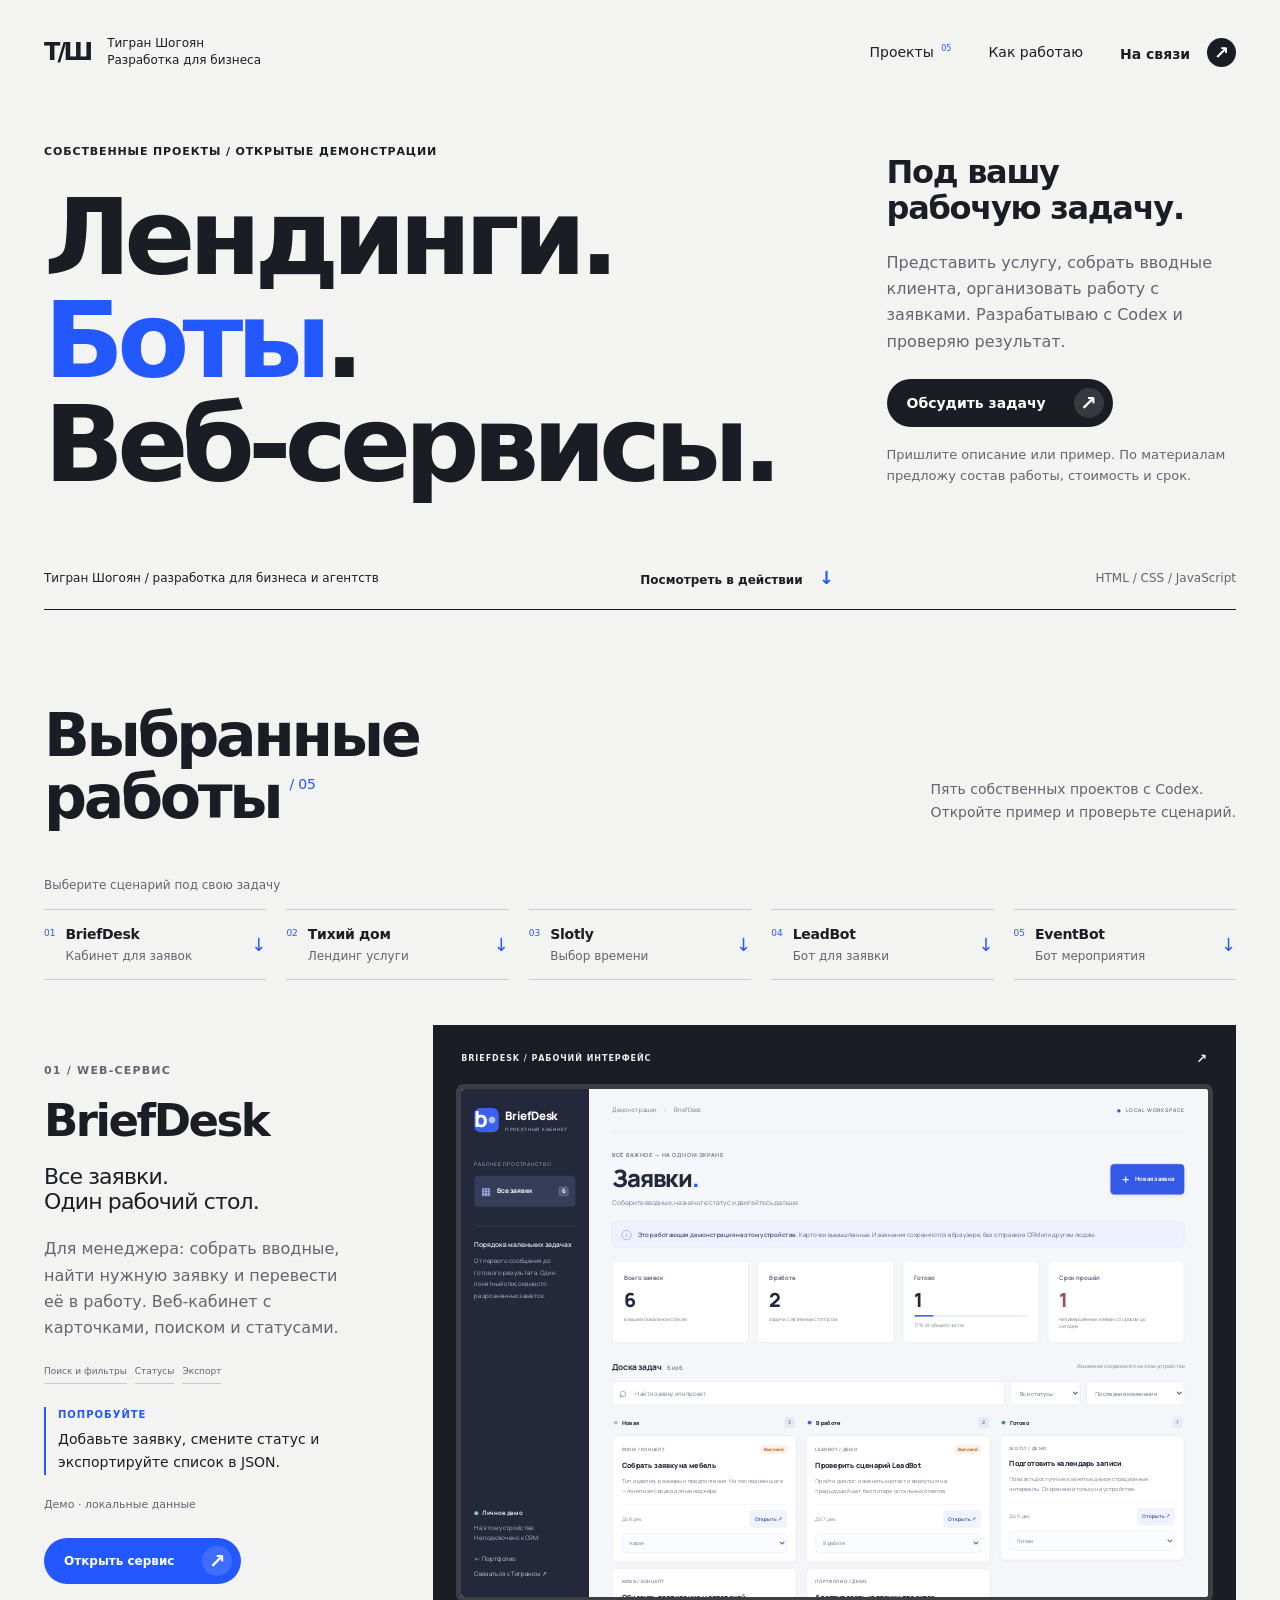
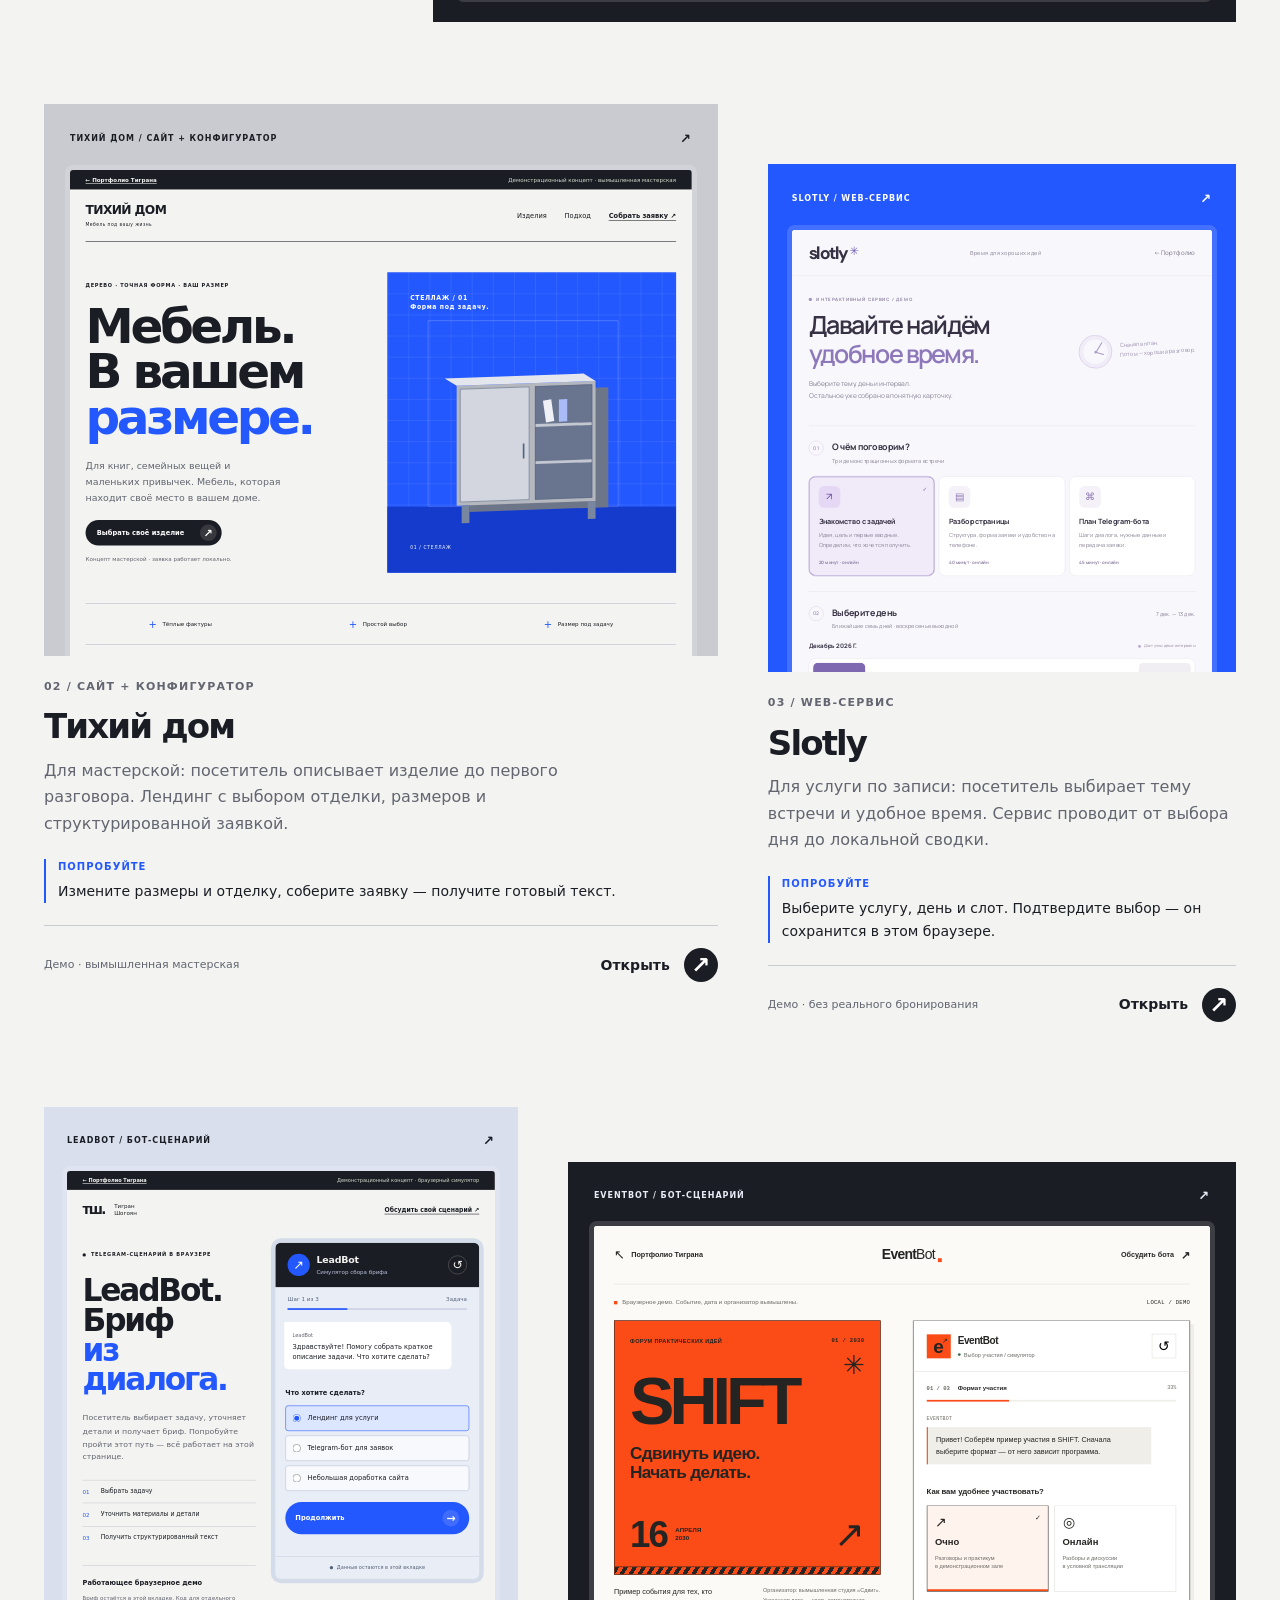
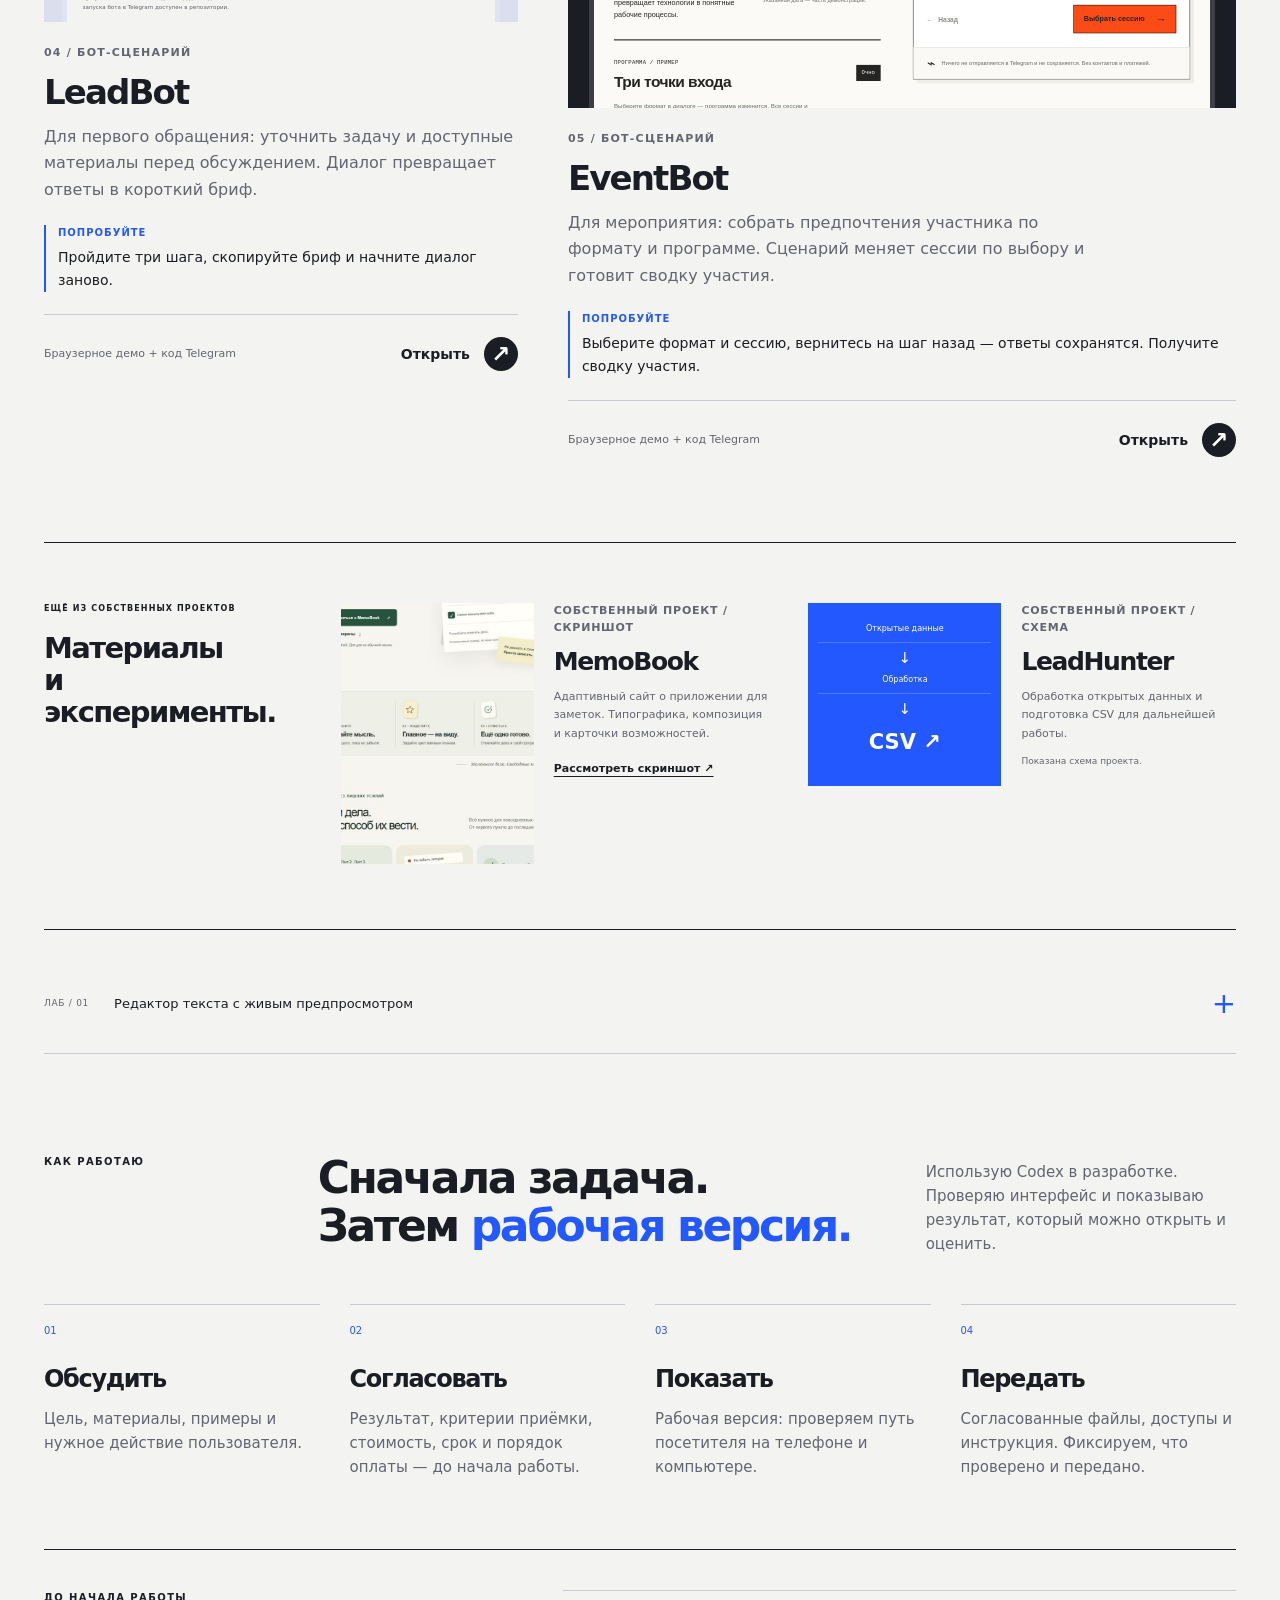
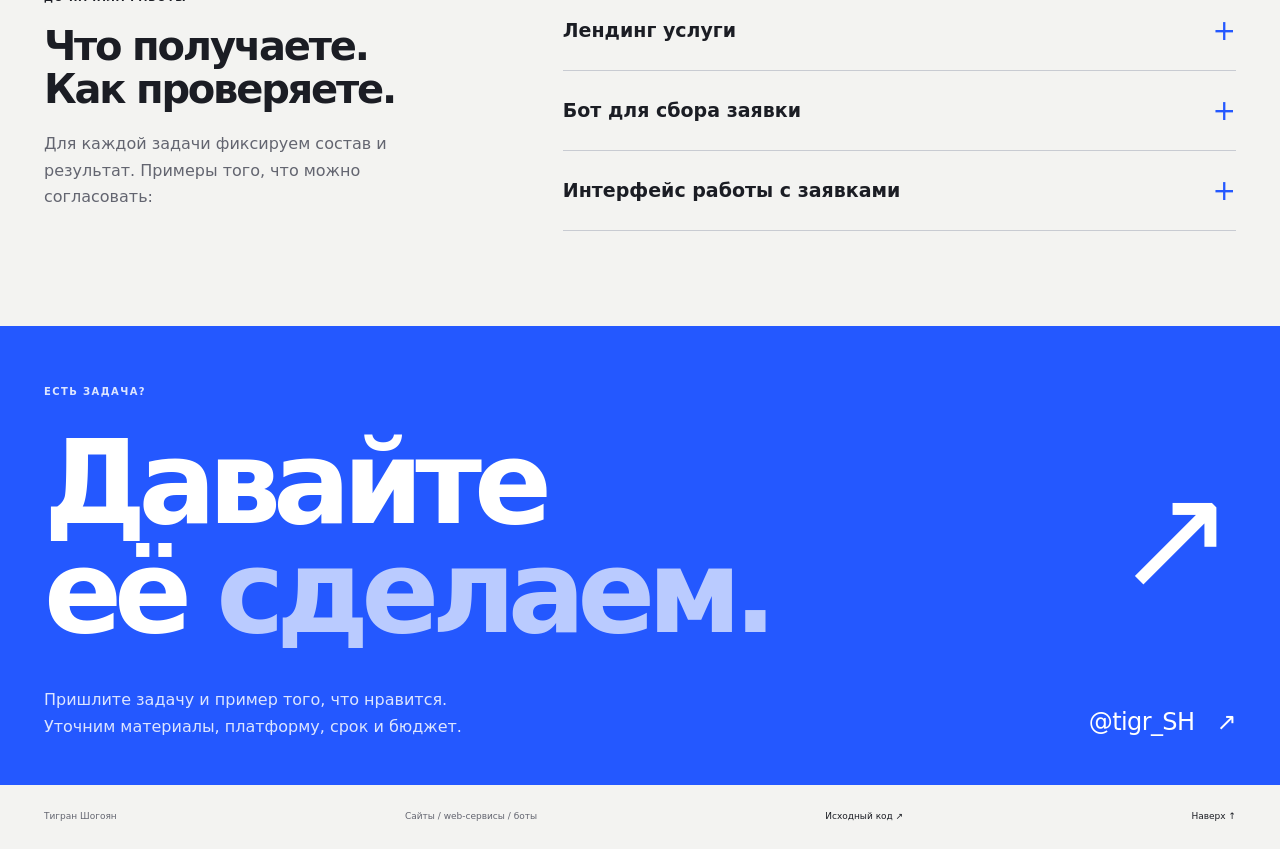
==== commit e90ed7dc: "Clarify service outcomes and improve mobile readability Present services on the first screen and des" ====
--- a/index.html
+++ b/index.html
@@ -1,26 +1,39 @@
-<!doctype html>
-<html lang="ru">
-<head>
-<meta charset="utf-8"><meta name="viewport" content="width=device-width, initial-scale=1"><meta name="theme-color" content="#1b1d24">
-<meta name="description" content="Тигран Шогоян — сайты, web-сервисы и Telegram-боты. Пять работающих демонстраций: кабинет заявок, запись, лендинг, бриф-бот и регистрация.">
-<title>Тигран Шогоян — сайты, web-сервисы, боты</title>
-<link rel="stylesheet" href="styles.css"><script src="app.js" defer></script>
-</head>
-<body class="portfolio-page">
-<a class="skip-link" href="#main">Перейти к содержимому</a>
-<header class="site-header wrap"><a class="identity" href="./" aria-label="Тигран Шогоян, главная"><span class="monogram">Т/Ш</span><span>Сайты и цифровые<br>сценарии</span></a><nav class="main-nav" aria-label="Главная навигация"><a href="#projects">Проекты <sup>05</sup></a><a href="#approach">Как работаю</a><a class="nav-contact" href="https://t.me/tigr_SH" target="_blank" rel="noopener noreferrer">На связи <span aria-hidden="true">↗</span></a></nav></header>
-<main id="main">
-<section class="hero wrap" aria-labelledby="hero-title"><div class="hero-name"><p class="eyebrow">Разработка для бизнеса и агентств</p><h1 id="hero-title">Тигран<br><span>Шогоян<span class="name-dot">.</span></span></h1></div><div class="hero-summary"><span class="hero-mark" aria-hidden="true">↗</span><h2>Сайты.<br>Web-сервисы.<br>Боты.</h2><p>От страницы с заявкой до кабинета и диалога в Telegram. Собираю понятные интерфейсы под конкретную задачу.</p><a class="button button-dark" href="https://t.me/tigr_SH" target="_blank" rel="noopener noreferrer">Обсудить проект <span aria-hidden="true">↗</span></a></div><div class="hero-bottom"><span>Пять работающих демонстраций</span><a href="#projects">Открыть, нажать, проверить <span aria-hidden="true">↓</span></a><span>HTML / CSS / JavaScript</span></div></section>
-<section id="projects" class="projects wrap" aria-labelledby="projects-title"><div class="work-heading"><h2 id="projects-title">Выбранные<br>работы<span> / 05</span></h2><p>Интерфейсы можно попробовать.<br>Все пять — демонстрационные проекты.</p></div>
-<div class="project-browser"><p class="project-browser-label">Выберите сценарий под свою задачу</p><nav id="project-index" class="project-index" aria-label="Быстрый переход к проекту"><a class="project-jump" href="#desk-case"><span class="jump-number">01</span><span><strong>BriefDesk</strong><small>Работа с заявками</small></span><span class="jump-arrow" aria-hidden="true">↓</span></a><a class="project-jump" href="#furniture-case"><span class="jump-number">02</span><span><strong>Тихий дом</strong><small>Заявка на изделие</small></span><span class="jump-arrow" aria-hidden="true">↓</span></a><a class="project-jump" href="#slotly-case"><span class="jump-number">03</span><span><strong>Slotly</strong><small>Выбор времени</small></span><span class="jump-arrow" aria-hidden="true">↓</span></a><a class="project-jump" href="#leadbot-case"><span class="jump-number">04</span><span><strong>LeadBot</strong><small>Первичный бриф</small></span><span class="jump-arrow" aria-hidden="true">↓</span></a><a class="project-jump" href="#eventbot-case"><span class="jump-number">05</span><span><strong>EventBot</strong><small>Участие в событии</small></span><span class="jump-arrow" aria-hidden="true">↓</span></a></nav></div><article class="case case-desk" id="desk-case" tabindex="-1"><div class="case-intro"><span class="case-index">01 / WEB-СЕРВИС</span><h3>BriefDesk</h3><p class="case-statement">Все заявки.<br>Один рабочий стол.</p><p>Для менеджера: собрать вводные, найти нужную заявку и перевести её в работу. Веб-кабинет с карточками, поиском и статусами.</p><div class="case-features"><span>Поиск и фильтры</span><span>Статусы</span><span>Экспорт</span></div><div class="case-try"><span>Попробуйте</span><p>Добавьте заявку, смените статус и экспортируйте список в JSON.</p></div><span class="case-status">Демо · локальные данные</span><a class="button button-blue" href="desk.html">Открыть сервис <span aria-hidden="true">↗</span></a></div><div class="case-stage desk-stage"><div class="stage-caption"><span>BRIEFDESK / РАБОЧИЙ ИНТЕРФЕЙС</span><span aria-hidden="true">↗</span></div><div class="case-screen" aria-hidden="true" inert><iframe src="desk.html" title="Предпросмотр интерфейса BriefDesk" tabindex="-1" loading="lazy"></iframe></div></div></article>
-<div class="case-pair pair-web"><article class="case case-furniture" id="furniture-case" tabindex="-1"><div class="case-stage furniture-stage"><div class="stage-caption"><span>ТИХИЙ ДОМ / САЙТ + КОНФИГУРАТОР</span><span aria-hidden="true">↗</span></div><div class="case-screen" aria-hidden="true" inert><iframe src="furniture.html" title="Предпросмотр интерфейса Тихий дом" tabindex="-1" loading="lazy"></iframe></div></div><div class="case-copy"><span class="case-index">02 / САЙТ + КОНФИГУРАТОР</span><h3>Тихий дом</h3><p>Для мастерской: посетитель описывает изделие до первого разговора. Лендинг с выбором отделки, размеров и структурированной заявкой.</p><div class="case-try"><span>Попробуйте</span><p>Измените размеры и отделку, соберите заявку — получите готовый текст.</p></div><div class="case-bottom"><span class="case-status">Демо · вымышленная мастерская</span><a class="case-open" href="furniture.html">Открыть <span aria-hidden="true">↗</span></a></div></div></article><article class="case case-slotly" id="slotly-case" tabindex="-1"><div class="case-stage slotly-stage"><div class="stage-caption"><span>SLOTLY / WEB-СЕРВИС</span><span aria-hidden="true">↗</span></div><div class="case-screen" aria-hidden="true" inert><iframe src="slotly.html" title="Предпросмотр интерфейса Slotly" tabindex="-1" loading="lazy"></iframe></div></div><div class="case-copy"><span class="case-index">03 / WEB-СЕРВИС</span><h3>Slotly</h3><p>Для услуги по записи: посетитель выбирает тему встречи и удобное время. Сервис проводит от выбора дня до локальной сводки.</p><div class="case-try"><span>Попробуйте</span><p>Выберите услугу, день и слот. Подтвердите выбор — он сохранится в этом браузере.</p></div><div class="case-bottom"><span class="case-status">Демо · без реального бронирования</span><a class="case-open" href="slotly.html">Открыть <span aria-hidden="true">↗</span></a></div></div></article></div>
-<div class="case-pair pair-bots"><article class="case case-leadbot" id="leadbot-case" tabindex="-1"><div class="case-stage leadbot-stage"><div class="stage-caption"><span>LEADBOT / БОТ-СЦЕНАРИЙ</span><span aria-hidden="true">↗</span></div><div class="case-screen" aria-hidden="true" inert><iframe src="leadbot.html#bot-simulator" title="Предпросмотр интерфейса LeadBot" tabindex="-1" loading="lazy"></iframe></div></div><div class="case-copy"><span class="case-index">04 / БОТ-СЦЕНАРИЙ</span><h3>LeadBot</h3><p>Для первого обращения: уточнить задачу и доступные материалы перед обсуждением. Диалог превращает ответы в короткий бриф.</p><div class="case-try"><span>Попробуйте</span><p>Пройдите три шага, скопируйте бриф и начните диалог заново.</p></div><div class="case-bottom"><span class="case-status">Браузерное демо + код Telegram</span><a class="case-open" href="leadbot.html">Открыть <span aria-hidden="true">↗</span></a></div></div></article><article class="case case-eventbot" id="eventbot-case" tabindex="-1"><div class="case-stage eventbot-stage"><div class="stage-caption"><span>EVENTBOT / БОТ-СЦЕНАРИЙ</span><span aria-hidden="true">↗</span></div><div class="case-screen" aria-hidden="true" inert><iframe src="eventbot.html" title="Предпросмотр интерфейса EventBot" tabindex="-1" loading="lazy"></iframe></div></div><div class="case-copy"><span class="case-index">05 / БОТ-СЦЕНАРИЙ</span><h3>EventBot</h3><p>Для мероприятия: собрать предпочтения участника по формату и программе. Сценарий меняет сессии по выбору и готовит сводку участия.</p><div class="case-try"><span>Попробуйте</span><p>Выберите формат и сессию, вернитесь на шаг назад — ответы сохранятся. Получите сводку участия.</p></div><div class="case-bottom"><span class="case-status">Браузерное демо + код Telegram</span><a class="case-open" href="eventbot.html">Открыть <span aria-hidden="true">↗</span></a></div></div></article></div>
-</section>
-<section class="archive wrap" aria-labelledby="archive-title"><div class="archive-heading"><p class="eyebrow">Ещё из собственных проектов</p><h2 id="archive-title">Материалы<br>и эксперименты.</h2></div><article class="archive-project"><a class="memo-thumbnail" href="MemoBook-example.png" target="_blank" rel="noopener noreferrer"><img src="MemoBook-example.png" width="732" height="716" loading="lazy" alt="Фрагмент собственного сайта MemoBook с карточками возможностей"></a><div><span class="case-index">СОБСТВЕННЫЙ ПРОЕКТ / СКРИНШОТ</span><h3>MemoBook</h3><p>Адаптивный сайт о приложении для заметок. Типографика, композиция и карточки возможностей.</p><a class="text-link" href="MemoBook-example.png" target="_blank" rel="noopener noreferrer">Рассмотреть скриншот ↗</a></div></article><article class="archive-project"><div class="hunter-scheme" aria-label="Схема LeadHunter: открытые данные, обработка и экспорт CSV"><span>Открытые данные</span><b aria-hidden="true">↓</b><span>Обработка</span><b aria-hidden="true">↓</b><span class="scheme-result">CSV ↗</span></div><div><span class="case-index">СОБСТВЕННЫЙ ПРОЕКТ / СХЕМА</span><h3>LeadHunter</h3><p>Обработка открытых данных и подготовка CSV для дальнейшей работы.</p><span class="archive-note">Показана схема проекта.</span></div></article></section>
-<section class="editor-section wrap" aria-label="Локальный редактор текста"><details class="editor-lab"><summary><span class="lab-number">ЛАБ / 01</span><span>Редактор текста с живым предпросмотром</span><span class="summary-plus" aria-hidden="true">+</span></summary><div class="editor-layout"><div class="editor-intro"><p class="eyebrow">Интерфейсный эксперимент</p><h2>Меняйте текст.<br>Смотрите результат.</h2><p>Заголовок, описание и кнопка обновляются сразу.</p><span class="editor-limitation">Локальное демо, изменения до перезагрузки.</span></div><div class="editor-workspace"><form id="editor-form" class="editor-controls"><div class="editor-toolbar"><strong>Текст страницы</strong><button id="editor-reset" class="quiet-button" type="button">Сбросить ↺</button></div><label for="editor-headline">Заголовок<input id="editor-headline" name="headline" maxlength="64" value="Место для ваших идей"></label><label for="editor-description">Описание<textarea id="editor-description" name="description" rows="3" maxlength="180">Одна понятная страница: расскажите об услуге и помогите посетителю сделать следующий шаг.</textarea></label><label for="editor-button">Текст кнопки<input id="editor-button" name="button" maxlength="28" value="Обсудить задачу"></label></form><div class="editor-preview"><span class="preview-label">LIVE PREVIEW</span><h3 id="preview-headline">Место для ваших идей</h3><p id="preview-description">Одна понятная страница: расскажите об услуге и помогите посетителю сделать следующий шаг.</p><button id="preview-button" class="button button-blue" type="button" aria-describedby="preview-action-note">Обсудить задачу</button><p id="preview-action-note" class="preview-note" aria-live="polite">Кнопка показывает демонстрационное действие.</p></div></div></div></details></section>
-<section class="approach wrap" id="approach" aria-labelledby="approach-title"><div class="approach-header"><p class="eyebrow">Как работаю</p><h2 id="approach-title">Сначала задача.<br>Затем <span>рабочая версия.</span></h2><p>Использую Codex в разработке. Проверяю интерфейс и показываю результат, который можно открыть и оценить.</p></div><ol class="process"><li><span class="step-number">01</span><h3>Обсудить</h3><p>Цель, материалы, примеры и нужное действие пользователя.</p></li><li><span class="step-number">02</span><h3>Согласовать</h3><p>Состав этапа, результат, стоимость и порядок оплаты.</p></li><li><span class="step-number">03</span><h3>Показать</h3><p>Промежуточная версия для проверки и обратной связи.</p></li><li><span class="step-number">04</span><h3>Передать</h3><p>Файлы и инструкции в рамках согласованной работы.</p></li></ol></section>
-<section class="contact" aria-labelledby="contact-title"><div class="wrap"><p class="eyebrow">Есть задача?</p><div class="contact-main"><h2 id="contact-title">Давайте<br>её <span>сделаем.</span></h2><a href="https://t.me/tigr_SH" class="contact-arrow" target="_blank" rel="noopener noreferrer" aria-label="Написать Тиграну Шогояну в Telegram">↗</a></div><div class="contact-bottom"><p>Пришлите описание, текущую страницу<br>или пример. Обсудим подходящий объём.</p><a href="https://t.me/tigr_SH" target="_blank" rel="noopener noreferrer">@tigr_SH <span aria-hidden="true">↗</span></a></div></div></section>
-</main><footer class="site-footer wrap"><span>Тигран Шогоян</span><span>Сайты / web-сервисы / боты</span><a href="https://github.com/Tigran-1519/tigran-portfolio" target="_blank" rel="noopener noreferrer">Исходный код ↗</a><a href="#main">Наверх ↑</a></footer>
-</body></html>
+<!doctype html>
+<html lang="ru">
+<head>
+<meta charset="utf-8"><meta name="viewport" content="width=device-width, initial-scale=1"><meta name="theme-color" content="#1b1d24">
+<meta name="description" content="Тигран Шогоян — сайты, web-сервисы и Telegram-боты. Пять работающих демонстраций: кабинет заявок, запись, лендинг, бриф-бот и регистрация.">
+<title>Тигран Шогоян — сайты, web-сервисы, боты</title>
+<link rel="stylesheet" href="styles.css"><script src="app.js" defer></script>
+</head>
+<body class="portfolio-page">
+<a class="skip-link" href="#main">Перейти к содержимому</a>
+<header class="site-header wrap"><a class="identity" href="./" aria-label="Тигран Шогоян, главная"><span class="monogram">Т/Ш</span><span>Тигран Шогоян<br>Разработка для бизнеса</span></a><nav class="main-nav" aria-label="Главная навигация"><a href="#projects">Проекты <sup>05</sup></a><a href="#approach">Как работаю</a><a class="nav-contact" href="https://t.me/tigr_SH" target="_blank" rel="noopener noreferrer">На связи <span aria-hidden="true">↗</span></a></nav></header>
+<main id="main">
+<section class="hero wrap" aria-labelledby="hero-title">
+  <div class="hero-name"><p class="eyebrow">Собственные проекты / открытые демонстрации</p><h1 id="hero-title">Лендинги.<br><span>Боты<span class="name-dot">.</span></span><br>Веб-сервисы.</h1></div>
+  <div class="hero-summary"><h2>Под вашу<br> рабочую задачу.</h2><p>Представить услугу, собрать вводные клиента, организовать работу с заявками. Разрабатываю с Codex и проверяю результат.</p><a class="button button-dark" href="https://t.me/tigr_SH" target="_blank" rel="noopener noreferrer">Обсудить задачу <span aria-hidden="true">↗</span></a><p class="hero-next">Пришлите описание или пример. По материалам предложу состав работы, стоимость и срок.</p></div>
+  <div class="hero-bottom"><span>Тигран Шогоян / разработка для бизнеса и агентств</span><a href="#projects">Посмотреть в действии <span aria-hidden="true">↓</span></a><span>HTML / CSS / JavaScript</span></div>
+</section>
+<section id="projects" class="projects wrap" aria-labelledby="projects-title"><div class="work-heading"><h2 id="projects-title">Выбранные<br>работы<span> / 05</span></h2><p>Пять собственных проектов с Codex.<br>Откройте пример и проверьте сценарий.</p></div>
+<div class="project-browser"><p class="project-browser-label">Выберите сценарий под свою задачу</p><nav id="project-index" class="project-index" aria-label="Быстрый переход к проекту"><a class="project-jump" href="#desk-case"><span class="jump-number">01</span><span><strong>BriefDesk</strong><small>Кабинет для заявок</small></span><span class="jump-arrow" aria-hidden="true">↓</span></a><a class="project-jump" href="#furniture-case"><span class="jump-number">02</span><span><strong>Тихий дом</strong><small>Лендинг услуги</small></span><span class="jump-arrow" aria-hidden="true">↓</span></a><a class="project-jump" href="#slotly-case"><span class="jump-number">03</span><span><strong>Slotly</strong><small>Выбор времени</small></span><span class="jump-arrow" aria-hidden="true">↓</span></a><a class="project-jump" href="#leadbot-case"><span class="jump-number">04</span><span><strong>LeadBot</strong><small>Бот для заявки</small></span><span class="jump-arrow" aria-hidden="true">↓</span></a><a class="project-jump" href="#eventbot-case"><span class="jump-number">05</span><span><strong>EventBot</strong><small>Бот мероприятия</small></span><span class="jump-arrow" aria-hidden="true">↓</span></a></nav></div><article class="case case-desk" id="desk-case" tabindex="-1"><div class="case-intro"><span class="case-index">01 / WEB-СЕРВИС</span><h3>BriefDesk</h3><p class="case-statement">Все заявки.<br>Один рабочий стол.</p><p>Для менеджера: собрать вводные, найти нужную заявку и перевести её в работу. Веб-кабинет с карточками, поиском и статусами.</p><div class="case-features"><span>Поиск и фильтры</span><span>Статусы</span><span>Экспорт</span></div><div class="case-try"><span>Попробуйте</span><p>Добавьте заявку, смените статус и экспортируйте список в JSON.</p></div><span class="case-status">Демо · локальные данные</span><a class="button button-blue" href="desk.html">Открыть сервис <span aria-hidden="true">↗</span></a></div><div class="case-stage desk-stage"><div class="stage-caption"><span>BRIEFDESK / РАБОЧИЙ ИНТЕРФЕЙС</span><span aria-hidden="true">↗</span></div><div class="case-screen" aria-hidden="true" inert><iframe src="desk.html" title="Предпросмотр интерфейса BriefDesk" tabindex="-1" loading="lazy"></iframe></div></div></article>
+<div class="case-pair pair-web"><article class="case case-furniture" id="furniture-case" tabindex="-1"><div class="case-stage furniture-stage"><div class="stage-caption"><span>ТИХИЙ ДОМ / САЙТ + КОНФИГУРАТОР</span><span aria-hidden="true">↗</span></div><div class="case-screen" aria-hidden="true" inert><iframe src="furniture.html" title="Предпросмотр интерфейса Тихий дом" tabindex="-1" loading="lazy"></iframe></div></div><div class="case-copy"><span class="case-index">02 / САЙТ + КОНФИГУРАТОР</span><h3>Тихий дом</h3><p>Для мастерской: посетитель описывает изделие до первого разговора. Лендинг с выбором отделки, размеров и структурированной заявкой.</p><div class="case-try"><span>Попробуйте</span><p>Измените размеры и отделку, соберите заявку — получите готовый текст.</p></div><div class="case-bottom"><span class="case-status">Демо · вымышленная мастерская</span><a class="case-open" href="furniture.html">Открыть <span aria-hidden="true">↗</span></a></div></div></article><article class="case case-slotly" id="slotly-case" tabindex="-1"><div class="case-stage slotly-stage"><div class="stage-caption"><span>SLOTLY / WEB-СЕРВИС</span><span aria-hidden="true">↗</span></div><div class="case-screen" aria-hidden="true" inert><iframe src="slotly.html" title="Предпросмотр интерфейса Slotly" tabindex="-1" loading="lazy"></iframe></div></div><div class="case-copy"><span class="case-index">03 / WEB-СЕРВИС</span><h3>Slotly</h3><p>Для услуги по записи: посетитель выбирает тему встречи и удобное время. Сервис проводит от выбора дня до локальной сводки.</p><div class="case-try"><span>Попробуйте</span><p>Выберите услугу, день и слот. Подтвердите выбор — он сохранится в этом браузере.</p></div><div class="case-bottom"><span class="case-status">Демо · без реального бронирования</span><a class="case-open" href="slotly.html">Открыть <span aria-hidden="true">↗</span></a></div></div></article></div>
+<div class="case-pair pair-bots"><article class="case case-leadbot" id="leadbot-case" tabindex="-1"><div class="case-stage leadbot-stage"><div class="stage-caption"><span>LEADBOT / БОТ-СЦЕНАРИЙ</span><span aria-hidden="true">↗</span></div><div class="case-screen" aria-hidden="true" inert><iframe src="leadbot.html" title="Предпросмотр интерфейса LeadBot" tabindex="-1" loading="lazy"></iframe></div></div><div class="case-copy"><span class="case-index">04 / БОТ-СЦЕНАРИЙ</span><h3>LeadBot</h3><p>Для первого обращения: уточнить задачу и доступные материалы перед обсуждением. Диалог превращает ответы в короткий бриф.</p><div class="case-try"><span>Попробуйте</span><p>Пройдите три шага, скопируйте бриф и начните диалог заново.</p></div><div class="case-bottom"><span class="case-status">Браузерное демо + код Telegram</span><a class="case-open" href="leadbot.html">Открыть <span aria-hidden="true">↗</span></a></div></div></article><article class="case case-eventbot" id="eventbot-case" tabindex="-1"><div class="case-stage eventbot-stage"><div class="stage-caption"><span>EVENTBOT / БОТ-СЦЕНАРИЙ</span><span aria-hidden="true">↗</span></div><div class="case-screen" aria-hidden="true" inert><iframe src="eventbot.html" title="Предпросмотр интерфейса EventBot" tabindex="-1" loading="lazy"></iframe></div></div><div class="case-copy"><span class="case-index">05 / БОТ-СЦЕНАРИЙ</span><h3>EventBot</h3><p>Для мероприятия: собрать предпочтения участника по формату и программе. Сценарий меняет сессии по выбору и готовит сводку участия.</p><div class="case-try"><span>Попробуйте</span><p>Выберите формат и сессию, вернитесь на шаг назад — ответы сохранятся. Получите сводку участия.</p></div><div class="case-bottom"><span class="case-status">Браузерное демо + код Telegram</span><a class="case-open" href="eventbot.html">Открыть <span aria-hidden="true">↗</span></a></div></div></article></div>
+</section>
+<section class="archive wrap" aria-labelledby="archive-title"><div class="archive-heading"><p class="eyebrow">Ещё из собственных проектов</p><h2 id="archive-title">Материалы<br>и эксперименты.</h2></div><article class="archive-project"><a class="memo-thumbnail" href="MemoBook-example.png" target="_blank" rel="noopener noreferrer"><img src="MemoBook-example.png" width="732" height="716" loading="lazy" alt="Фрагмент собственного сайта MemoBook с карточками возможностей"></a><div><span class="case-index">СОБСТВЕННЫЙ ПРОЕКТ / СКРИНШОТ</span><h3>MemoBook</h3><p>Адаптивный сайт о приложении для заметок. Типографика, композиция и карточки возможностей.</p><a class="text-link" href="MemoBook-example.png" target="_blank" rel="noopener noreferrer">Рассмотреть скриншот ↗</a></div></article><article class="archive-project"><div class="hunter-scheme" aria-label="Схема LeadHunter: открытые данные, обработка и экспорт CSV"><span>Открытые данные</span><b aria-hidden="true">↓</b><span>Обработка</span><b aria-hidden="true">↓</b><span class="scheme-result">CSV ↗</span></div><div><span class="case-index">СОБСТВЕННЫЙ ПРОЕКТ / СХЕМА</span><h3>LeadHunter</h3><p>Обработка открытых данных и подготовка CSV для дальнейшей работы.</p><span class="archive-note">Показана схема проекта.</span></div></article></section>
+<section class="editor-section wrap" aria-label="Локальный редактор текста"><details class="editor-lab"><summary><span class="lab-number">ЛАБ / 01</span><span>Редактор текста с живым предпросмотром</span><span class="summary-plus" aria-hidden="true">+</span></summary><div class="editor-layout"><div class="editor-intro"><p class="eyebrow">Интерфейсный эксперимент</p><h2>Меняйте текст.<br>Смотрите результат.</h2><p>Заголовок, описание и кнопка обновляются сразу.</p><span class="editor-limitation">Локальное демо, изменения до перезагрузки.</span></div><div class="editor-workspace"><form id="editor-form" class="editor-controls"><div class="editor-toolbar"><strong>Текст страницы</strong><button id="editor-reset" class="quiet-button" type="button">Сбросить ↺</button></div><label for="editor-headline">Заголовок<input id="editor-headline" name="headline" maxlength="64" value="Место для ваших идей"></label><label for="editor-description">Описание<textarea id="editor-description" name="description" rows="3" maxlength="180">Одна понятная страница: расскажите об услуге и помогите посетителю сделать следующий шаг.</textarea></label><label for="editor-button">Текст кнопки<input id="editor-button" name="button" maxlength="28" value="Обсудить задачу"></label></form><div class="editor-preview"><span class="preview-label">LIVE PREVIEW</span><h3 id="preview-headline">Место для ваших идей</h3><p id="preview-description">Одна понятная страница: расскажите об услуге и помогите посетителю сделать следующий шаг.</p><button id="preview-button" class="button button-blue" type="button" aria-describedby="preview-action-note">Обсудить задачу</button><p id="preview-action-note" class="preview-note" aria-live="polite">Кнопка показывает демонстрационное действие.</p></div></div></div></details></section>
+<section class="approach wrap" id="approach" aria-labelledby="approach-title"><div class="approach-header"><p class="eyebrow">Как работаю</p><h2 id="approach-title">Сначала задача.<br>Затем <span>рабочая версия.</span></h2><p>Использую Codex в разработке. Проверяю интерфейс и показываю результат, который можно открыть и оценить.</p></div><ol class="process"><li><span class="step-number">01</span><h3>Обсудить</h3><p>Цель, материалы, примеры и нужное действие пользователя.</p></li><li><span class="step-number">02</span><h3>Согласовать</h3><p>Результат, критерии приёмки, стоимость, срок и порядок оплаты — до начала работы.</p></li><li><span class="step-number">03</span><h3>Показать</h3><p>Рабочая версия: проверяем путь посетителя на телефоне и компьютере.</p></li><li><span class="step-number">04</span><h3>Передать</h3><p>Согласованные файлы, доступы и инструкция. Фиксируем, что проверено и передано.</p></li></ol>
+<div class="delivery-proof" aria-labelledby="delivery-title">
+  <div class="delivery-intro"><p class="eyebrow">До начала работы</p><h3 id="delivery-title">Что получаете.<br>Как проверяете.</h3><p>Для каждой задачи фиксируем состав и результат. Примеры того, что можно согласовать:</p></div>
+  <div class="delivery-list">
+    <details><summary><span>Лендинг услуги</span><span aria-hidden="true">+</span></summary><div class="delivery-detail"><p><strong>Результат:</strong> адаптивная страница с согласованными блоками, материалами и действием посетителя.</p><p><strong>Приёмка:</strong> контент соответствует исходным данным, кнопки ведут по нужным адресам, на телефоне нет наложений. Если включена форма — проверяем получение тестовой заявки.</p><a class="text-link" href="furniture.html">Посмотреть пример страницы ↗</a></div></details>
+    <details><summary><span>Бот для сбора заявки</span><span aria-hidden="true">+</span></summary><div class="delivery-detail"><p><strong>Результат:</strong> согласованный диалог, который уточняет данные и собирает итог заявки.</p><p><strong>Приёмка:</strong> проверяем все ветки, возврат, повторный запуск и итоговый текст. Подключение к Telegram, место получения заявки и размещение согласуем отдельно.</p><p class="delivery-note">В портфолио — браузерные сценарии и код для Telegram. Работа с реальным Telegram API пока не проверена.</p><a class="text-link" href="leadbot.html">Пройти пример диалога ↗</a></div></details>
+    <details><summary><span>Интерфейс работы с заявками</span><span aria-hidden="true">+</span></summary><div class="delivery-detail"><p><strong>Результат:</strong> рабочий интерфейс со списком, карточкой заявки, поиском и согласованными статусами.</p><p><strong>Приёмка:</strong> добавление, изменение, поиск и перенос данных проходят по согласованным сценариям. Общее хранилище и интеграции оцениваем по требованиям.</p><p class="delivery-note">BriefDesk показывает интерфейс и хранит данные только в браузере.</p><a class="text-link" href="desk.html">Попробовать рабочий интерфейс ↗</a></div></details>
+  </div>
+</div>
+</section>
+<section class="contact" aria-labelledby="contact-title"><div class="wrap"><p class="eyebrow">Есть задача?</p><div class="contact-main"><h2 id="contact-title">Давайте<br>её <span>сделаем.</span></h2><a href="https://t.me/tigr_SH" class="contact-arrow" target="_blank" rel="noopener noreferrer" aria-label="Написать Тиграну Шогояну в Telegram">↗</a></div><div class="contact-bottom"><p>Пришлите задачу и пример того, что нравится.<br>Уточним материалы, платформу, срок и бюджет.</p><a href="https://t.me/tigr_SH" target="_blank" rel="noopener noreferrer">@tigr_SH <span aria-hidden="true">↗</span></a></div></div></section>
+</main><footer class="site-footer wrap"><span>Тигран Шогоян</span><span>Сайты / web-сервисы / боты</span><a href="https://github.com/Tigran-1519/tigran-portfolio" target="_blank" rel="noopener noreferrer">Исходный код ↗</a><a href="#main">Наверх ↑</a></footer>
+</body></html>
 
 
--- a/styles.css
+++ b/styles.css
@@ -18,3 +18,46 @@
 @media(max-width:850px){.project-index{gap:13px}.project-jump{gap:7px}.project-jump strong{font-size:11px}.project-jump small{font-size:8px}.jump-number{font-size:8px}.jump-arrow{font-size:16px}.case-intro>.case-try{grid-column:1/-1;grid-row:6;max-width:540px;margin:23px 0 0}.case-intro .case-try>p{font-size:12px}}
 @media(max-width:600px){.project-browser{margin-bottom:32px}.project-browser-label{font-size:11px;margin-bottom:13px}.project-index{display:flex;gap:16px;overflow-x:auto;scroll-snap-type:x mandatory;scrollbar-width:thin;scrollbar-color:var(--blue) transparent;padding:5px 3px 12px;margin:-5px -3px 0}.project-jump{flex:0 0 184px;min-height:72px;scroll-snap-align:start;gap:10px}.project-jump strong{font-size:14px}.project-jump small{font-size:10px}.jump-number{font-size:10px}.jump-arrow{font-size:20px}.portfolio-page .case-copy>p{font-size:14px;line-height:1.65}.portfolio-page .case-index{font-size:9px}.portfolio-page .case-status{font-size:10px}.portfolio-page .case-open{font-size:13px;min-height:44px;padding-left:8px}.portfolio-page .case-open span{width:40px;height:40px;font-size:24px}.portfolio-page .case-bottom{gap:14px;align-items:center}.portfolio-page .case-intro>p:not(.case-statement){font-size:12px}.portfolio-page .case-intro .button{min-height:44px;font-size:11px}.case-try{padding-left:13px;margin:20px 0 23px}.case-try>span{font-size:9px}.case-try>p,.case-intro .case-try>p{font-size:13px}.portfolio-page .case-intro>.case-try{margin-top:24px}.portfolio-page .case-copy{padding-top:22px}}
 
+
+/* A client can understand the service, read the proof and discuss a result. */
+.portfolio-page .identity{font-size:12px;line-height:1.45}
+.portfolio-page .main-nav{font-size:14px}
+.portfolio-page .hero{grid-template-columns:minmax(0,1.5fr) minmax(250px,.65fr);gap:36px;padding-top:40px}
+.portfolio-page .hero h1{font-size:clamp(66px,8.2vw,118px);line-height:.99;letter-spacing:-.065em}
+.portfolio-page .hero-name .eyebrow{font-size:11px;margin-bottom:26px;letter-spacing:.08em}
+.portfolio-page .hero-summary{max-width:340px;align-self:center;padding:0}
+.portfolio-page .hero-summary h2{font-size:32px;line-height:1.1;letter-spacing:-.04em}
+.portfolio-page .hero-summary p{font-size:16px;line-height:1.65;margin-bottom:24px}
+.portfolio-page .hero-summary .hero-next{font-size:13px;line-height:1.6;margin:18px 0 0}
+.portfolio-page .hero-summary .button{font-size:14px;min-height:48px}
+.portfolio-page .hero-bottom{margin-top:30px;font-size:12px;flex-wrap:wrap}
+.portfolio-page .work-heading p{font-size:14px}
+.portfolio-page .case-copy>p,.portfolio-page .case-intro>p:not(.case-statement){font-size:16px;line-height:1.65}
+.portfolio-page .case-index,.portfolio-page .case-status{font-size:11px}
+.portfolio-page .case-try>p,.portfolio-page .case-intro .case-try>p{font-size:14px}
+.portfolio-page .case-try>span{font-size:10px}
+.portfolio-page .case-open{font-size:14px;min-height:44px}
+.portfolio-page .case-bottom{flex-wrap:wrap}
+.portfolio-page .project-jump strong{font-size:14px}
+.portfolio-page .project-jump small{font-size:12px}
+.portfolio-page .project-browser-label{font-size:12px}
+.portfolio-page .approach-header>p:last-child,.portfolio-page .process p{font-size:15px;line-height:1.6}
+.portfolio-page .process p{max-width:none}
+.delivery-proof{display:grid;grid-template-columns:.8fr 1.2fr;gap:70px;margin-top:70px;padding-top:40px;border-top:1px solid var(--ink)}
+.delivery-intro h3{font-size:40px;line-height:1.08;margin:20px 0}
+.delivery-intro>p:last-child{font-size:16px;line-height:1.65;color:var(--muted);max-width:370px}
+.delivery-list{border-top:1px solid var(--line)}
+.delivery-list details{border-bottom:1px solid var(--line)}
+.delivery-list summary{list-style:none;display:flex;justify-content:space-between;align-items:center;gap:20px;min-height:74px;padding:20px 0;cursor:pointer;font-size:19px;font-weight:600;line-height:1.4}
+.delivery-list summary::-webkit-details-marker{display:none}
+.delivery-list summary:hover{color:var(--blue)}
+.delivery-list summary>span:last-child{font-size:28px;color:var(--blue);font-weight:400;transition:transform .2s ease}
+.delivery-list details[open] summary>span:last-child{transform:rotate(45deg)}
+.delivery-detail{padding:0 20px 25px 0}
+.delivery-detail p{font-size:15px;line-height:1.7;margin-bottom:16px}
+.delivery-detail strong{font-weight:600}
+.delivery-detail .delivery-note{font-size:13px;color:var(--muted)}
+.delivery-detail .text-link{font-size:14px;line-height:1.5;min-height:44px;display:inline-flex;align-items:center}
+.portfolio-page .contact-bottom p{font-size:16px}
+@media(max-width:1000px){.portfolio-page .hero{grid-template-columns:minmax(0,1.3fr) minmax(230px,.8fr);gap:28px}.portfolio-page .hero h1{font-size:8vw}.portfolio-page .hero-summary h2{font-size:28px}.portfolio-page .hero-summary p{font-size:15px}.portfolio-page .hero-name .eyebrow{max-width:250px;line-height:1.6}.delivery-proof{gap:35px}.delivery-intro h3{font-size:32px}}
+@media(max-width:600px){.portfolio-page .identity{font-size:10px}.portfolio-page .main-nav{font-size:12px;gap:15px}.portfolio-page .hero{display:block;padding-top:24px}.portfolio-page .hero h1{font-size:clamp(47px,12.3vw,74px);line-height:1.04}.portfolio-page .hero-name .eyebrow{max-width:none;font-size:10px;letter-spacing:.05em;margin-bottom:22px}.portfolio-page .hero-summary{display:block;margin-top:28px;max-width:none}.portfolio-page .hero-summary h2{font-size:25px;margin-bottom:16px}.portfolio-page .hero-summary h2 br{display:none}.portfolio-page .hero-summary p{font-size:16px;margin-bottom:20px}.portfolio-page .hero-summary .button{font-size:14px;min-height:48px;padding-inline:19px 9px}.portfolio-page .hero-summary .hero-next{font-size:13px;max-width:330px;margin-top:16px}.portfolio-page .hero-bottom{font-size:11px;gap:12px;margin-top:30px}.portfolio-page .hero-bottom>span:first-child{max-width:200px}.portfolio-page .work-heading{display:block}.portfolio-page .work-heading p{font-size:14px;max-width:none;margin-top:20px}.portfolio-page .case-intro{display:block}.portfolio-page .case-intro .case-statement{margin:17px 0;font-size:25px!important}.portfolio-page .case-intro>p:not(.case-statement){font-size:16px;max-width:none;margin-bottom:20px}.portfolio-page .case-intro .case-features{font-size:11px;margin:16px 0}.portfolio-page .case-intro .case-status{font-size:11px}.portfolio-page .case-intro .button{font-size:14px;min-height:48px}.portfolio-page .case-intro .case-try{margin:20px 0;max-width:none}.portfolio-page .case-copy>p{font-size:16px}.portfolio-page .case-bottom{align-items:center}.portfolio-page .case-status{max-width:210px}.portfolio-page .process p,.portfolio-page .approach-header>p:last-child{font-size:15px}.delivery-proof{display:block;margin-top:40px;padding-top:30px}.delivery-intro>p:last-child{font-size:16px}.delivery-list{margin-top:28px}.delivery-list summary{font-size:18px;min-height:70px}.delivery-detail{padding-right:0}.delivery-detail p{font-size:16px}.portfolio-page .contact-bottom{display:block}.portfolio-page .contact-bottom p{font-size:15px;margin-bottom:24px}.portfolio-page .contact-bottom a{font-size:22px;display:inline-flex;align-items:center;min-height:44px}}
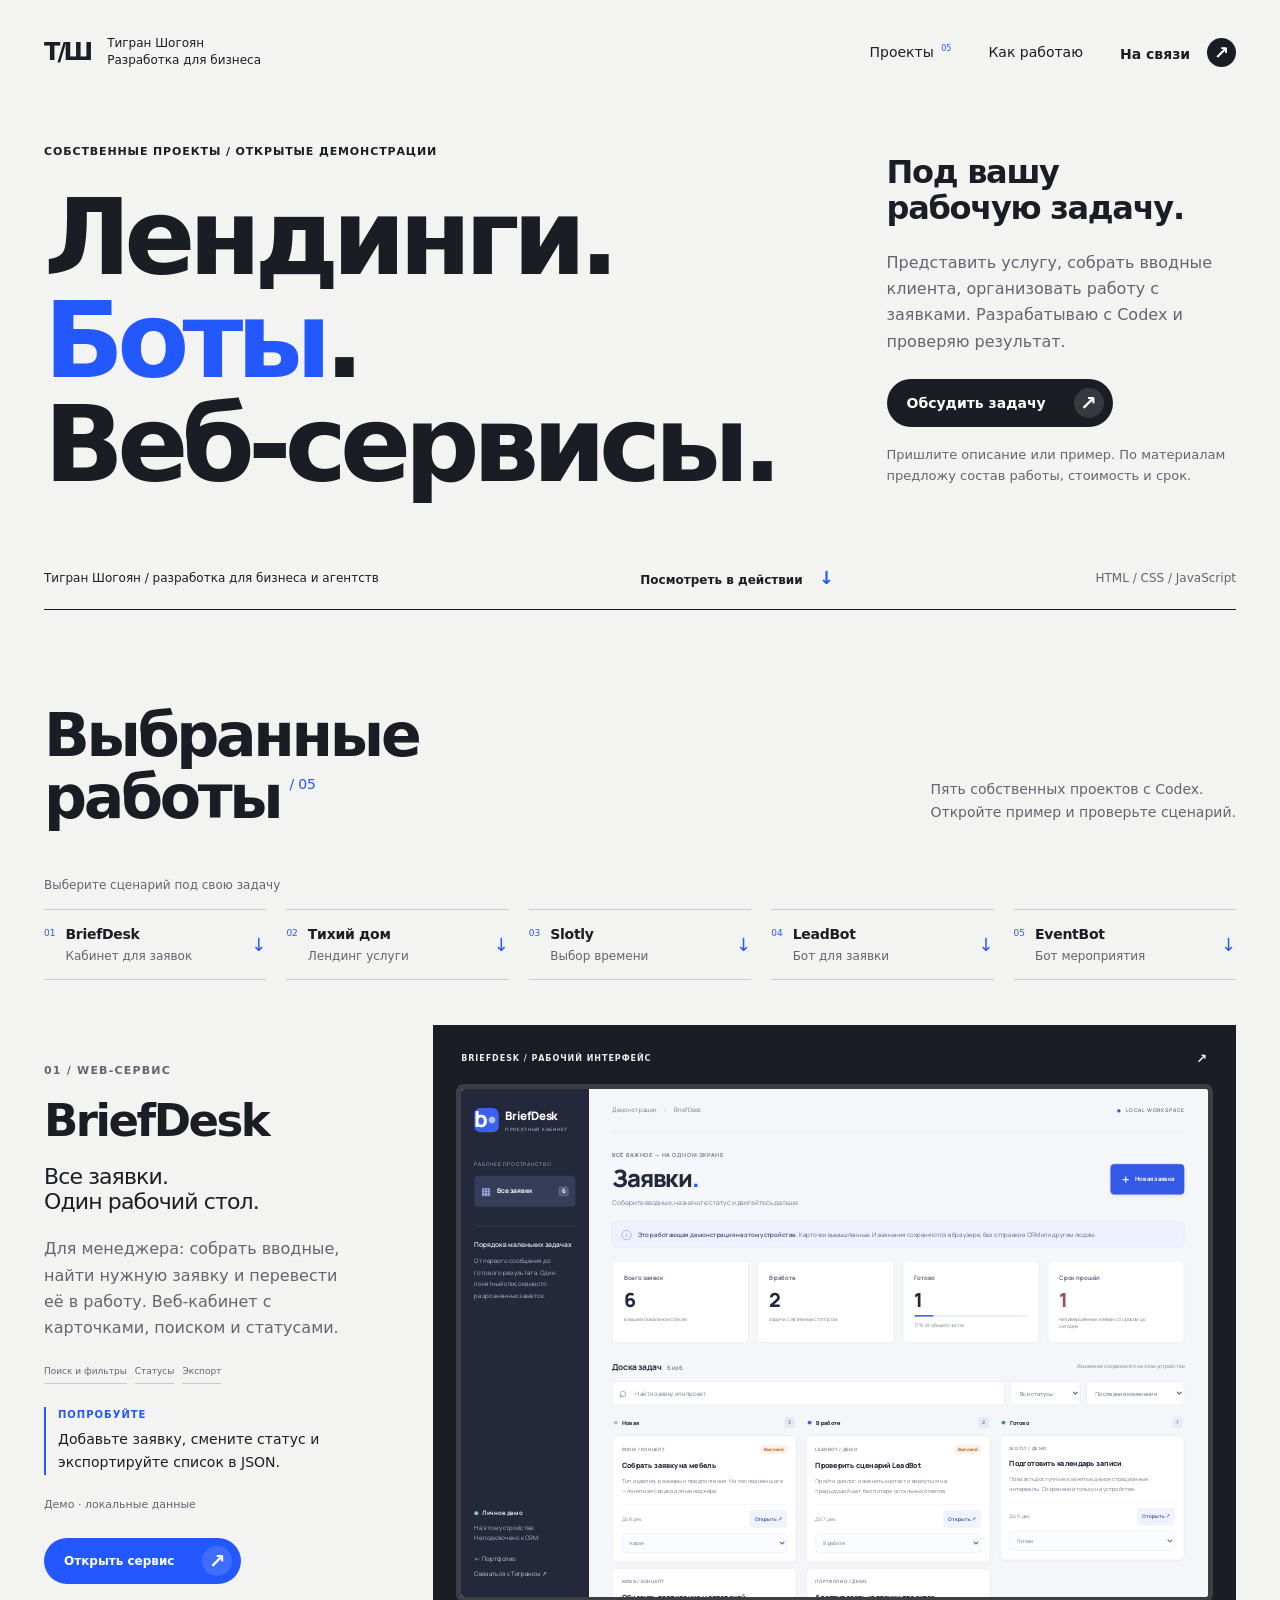
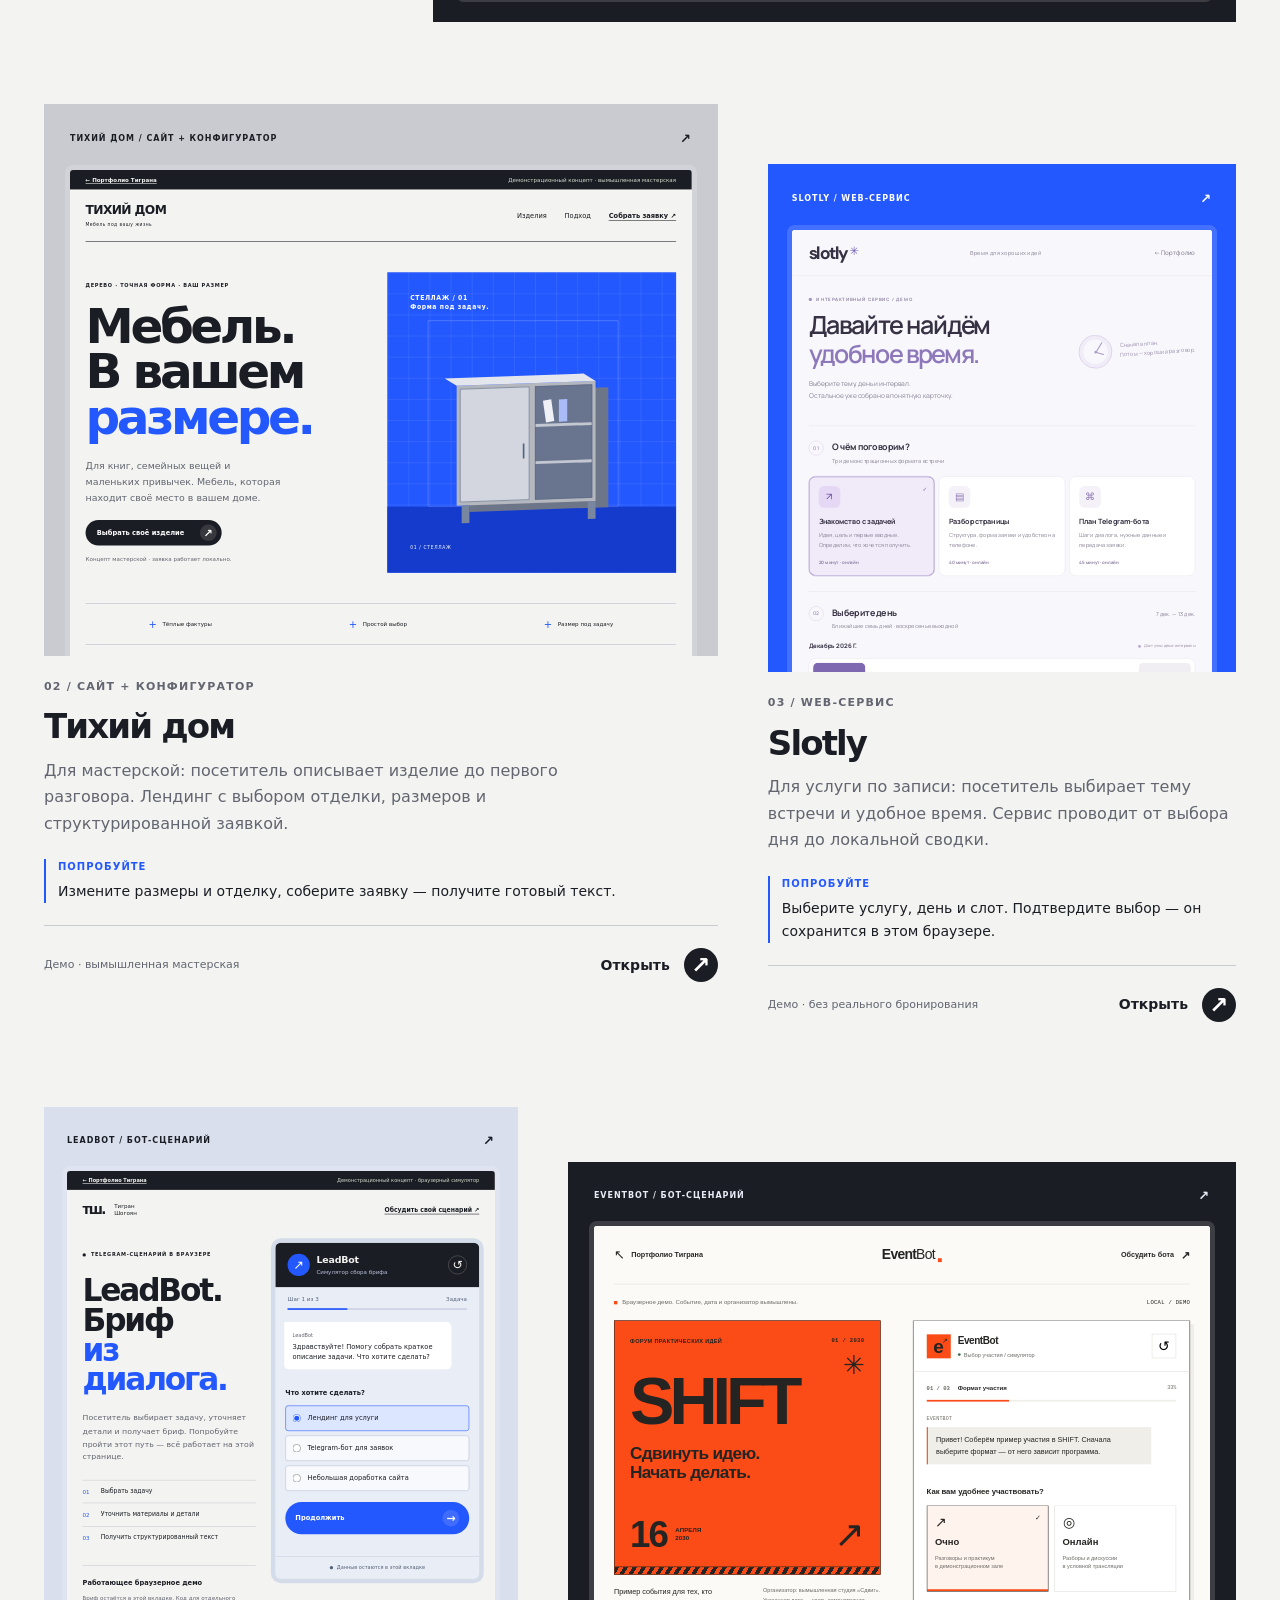
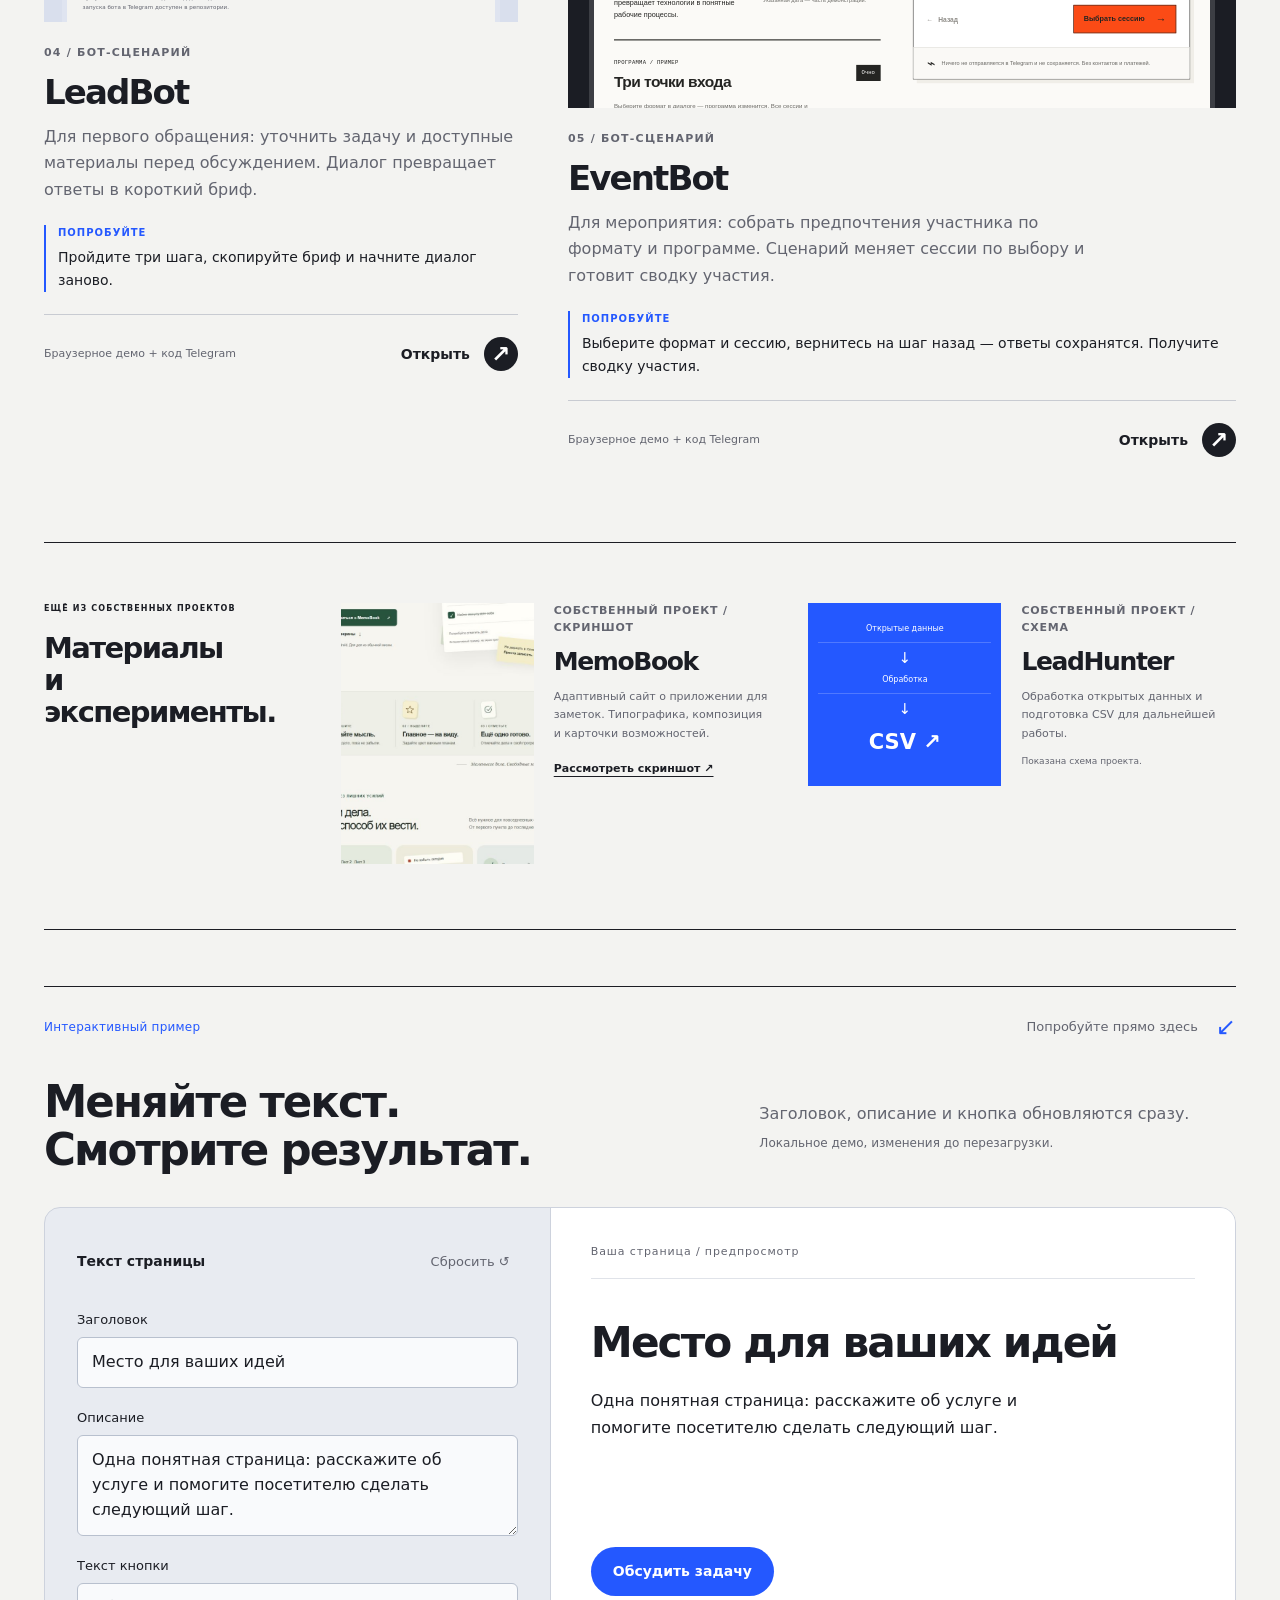
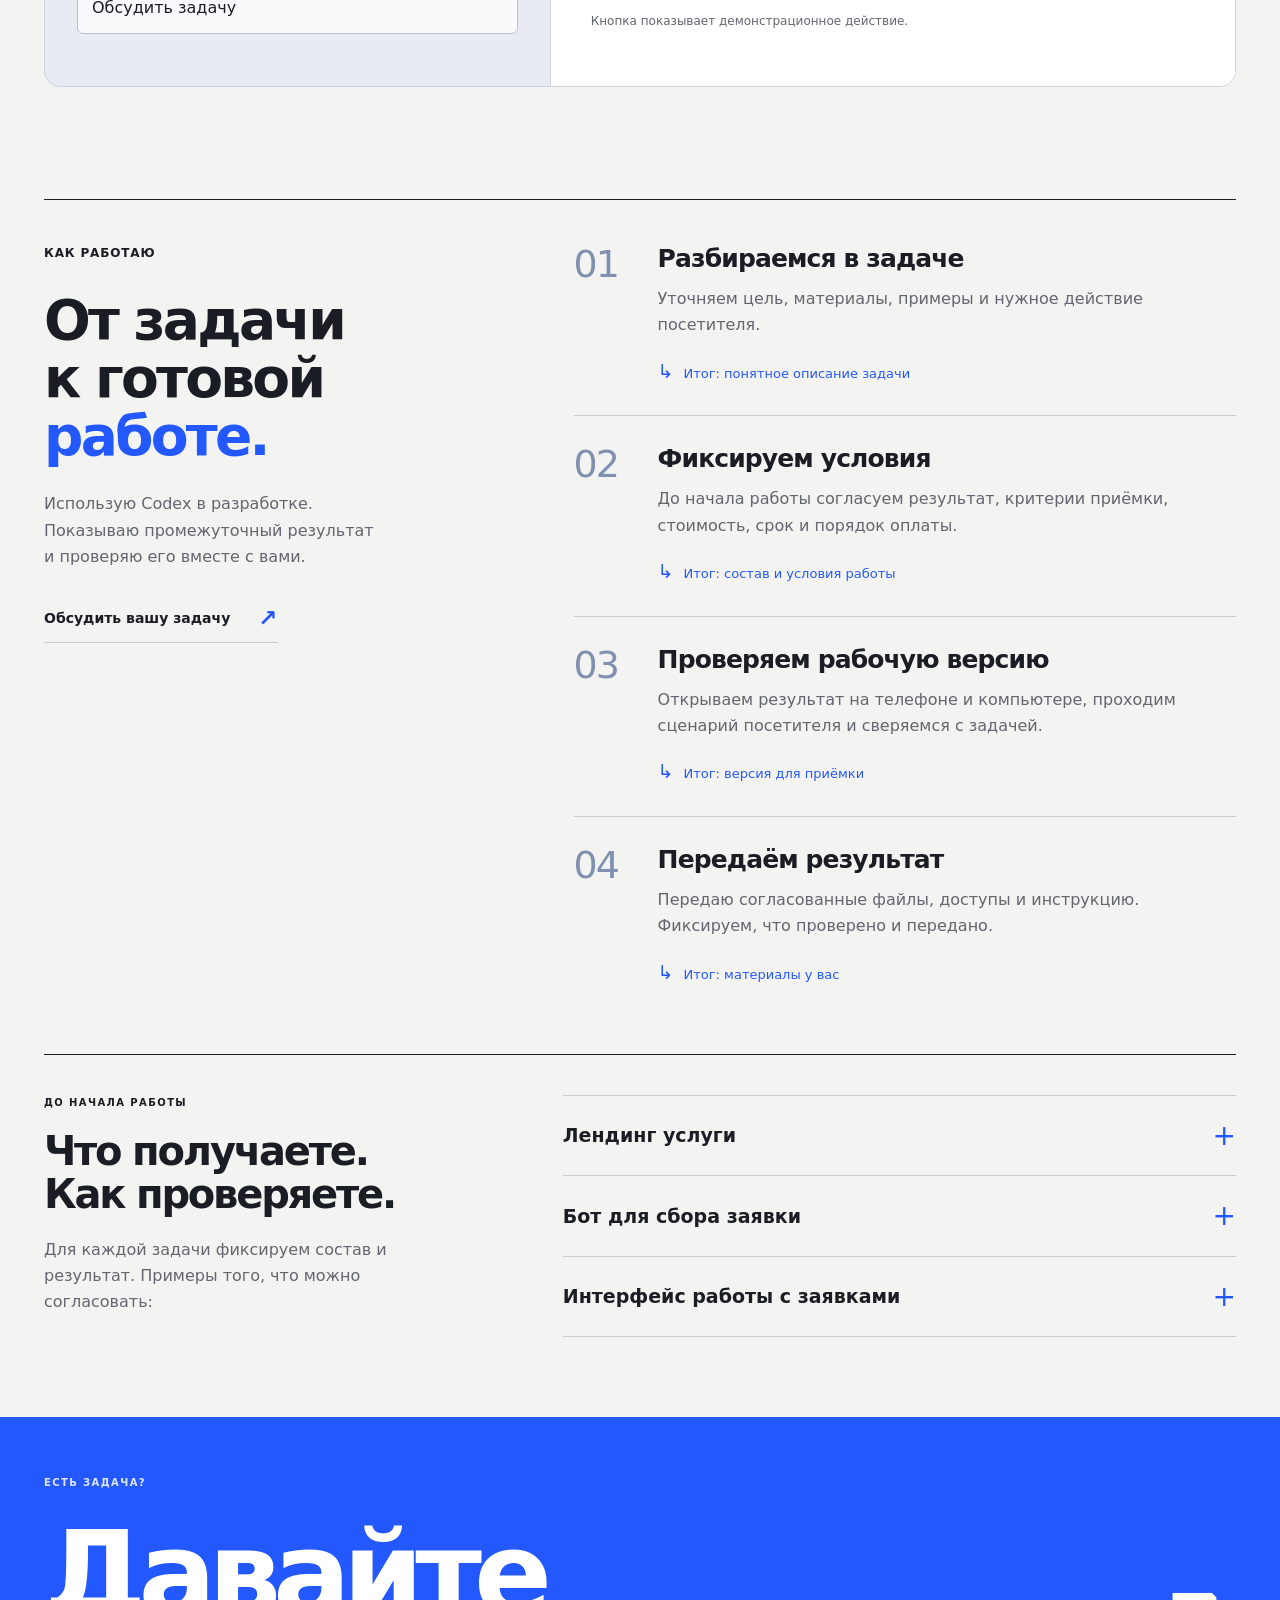
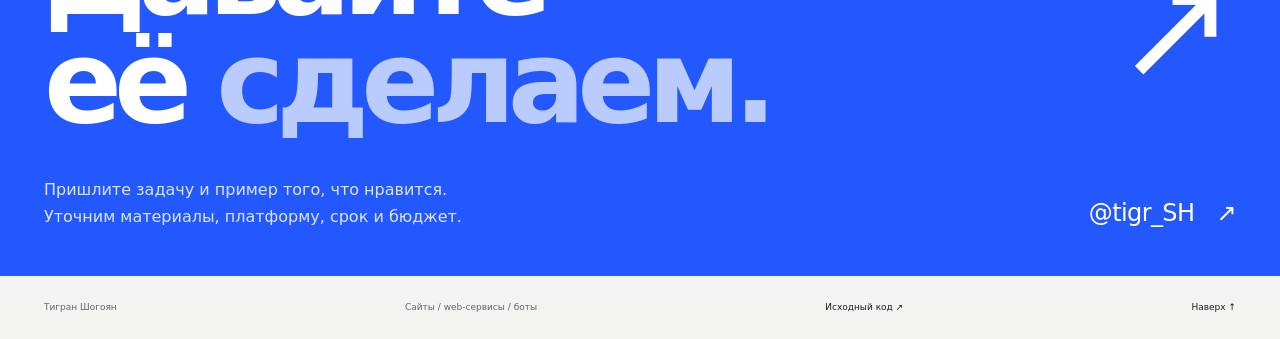
==== commit 943c8a46: "Redesign live editor and project workflow sections" ====
--- a/index.html
+++ b/index.html
@@ -4,7 +4,7 @@
 <meta charset="utf-8"><meta name="viewport" content="width=device-width, initial-scale=1"><meta name="theme-color" content="#1b1d24">
 <meta name="description" content="Тигран Шогоян — сайты, web-сервисы и Telegram-боты. Пять работающих демонстраций: кабинет заявок, запись, лендинг, бриф-бот и регистрация.">
 <title>Тигран Шогоян — сайты, web-сервисы, боты</title>
-<link rel="stylesheet" href="styles.css"><script src="app.js" defer></script>
+<link rel="stylesheet" href="styles.css"><link rel="stylesheet" href="blocks.css"><script src="app.js" defer></script>
 </head>
 <body class="portfolio-page">
 <a class="skip-link" href="#main">Перейти к содержимому</a>
@@ -21,8 +21,14 @@
 <div class="case-pair pair-bots"><article class="case case-leadbot" id="leadbot-case" tabindex="-1"><div class="case-stage leadbot-stage"><div class="stage-caption"><span>LEADBOT / БОТ-СЦЕНАРИЙ</span><span aria-hidden="true">↗</span></div><div class="case-screen" aria-hidden="true" inert><iframe src="leadbot.html" title="Предпросмотр интерфейса LeadBot" tabindex="-1" loading="lazy"></iframe></div></div><div class="case-copy"><span class="case-index">04 / БОТ-СЦЕНАРИЙ</span><h3>LeadBot</h3><p>Для первого обращения: уточнить задачу и доступные материалы перед обсуждением. Диалог превращает ответы в короткий бриф.</p><div class="case-try"><span>Попробуйте</span><p>Пройдите три шага, скопируйте бриф и начните диалог заново.</p></div><div class="case-bottom"><span class="case-status">Браузерное демо + код Telegram</span><a class="case-open" href="leadbot.html">Открыть <span aria-hidden="true">↗</span></a></div></div></article><article class="case case-eventbot" id="eventbot-case" tabindex="-1"><div class="case-stage eventbot-stage"><div class="stage-caption"><span>EVENTBOT / БОТ-СЦЕНАРИЙ</span><span aria-hidden="true">↗</span></div><div class="case-screen" aria-hidden="true" inert><iframe src="eventbot.html" title="Предпросмотр интерфейса EventBot" tabindex="-1" loading="lazy"></iframe></div></div><div class="case-copy"><span class="case-index">05 / БОТ-СЦЕНАРИЙ</span><h3>EventBot</h3><p>Для мероприятия: собрать предпочтения участника по формату и программе. Сценарий меняет сессии по выбору и готовит сводку участия.</p><div class="case-try"><span>Попробуйте</span><p>Выберите формат и сессию, вернитесь на шаг назад — ответы сохранятся. Получите сводку участия.</p></div><div class="case-bottom"><span class="case-status">Браузерное демо + код Telegram</span><a class="case-open" href="eventbot.html">Открыть <span aria-hidden="true">↗</span></a></div></div></article></div>
 </section>
 <section class="archive wrap" aria-labelledby="archive-title"><div class="archive-heading"><p class="eyebrow">Ещё из собственных проектов</p><h2 id="archive-title">Материалы<br>и эксперименты.</h2></div><article class="archive-project"><a class="memo-thumbnail" href="MemoBook-example.png" target="_blank" rel="noopener noreferrer"><img src="MemoBook-example.png" width="732" height="716" loading="lazy" alt="Фрагмент собственного сайта MemoBook с карточками возможностей"></a><div><span class="case-index">СОБСТВЕННЫЙ ПРОЕКТ / СКРИНШОТ</span><h3>MemoBook</h3><p>Адаптивный сайт о приложении для заметок. Типографика, композиция и карточки возможностей.</p><a class="text-link" href="MemoBook-example.png" target="_blank" rel="noopener noreferrer">Рассмотреть скриншот ↗</a></div></article><article class="archive-project"><div class="hunter-scheme" aria-label="Схема LeadHunter: открытые данные, обработка и экспорт CSV"><span>Открытые данные</span><b aria-hidden="true">↓</b><span>Обработка</span><b aria-hidden="true">↓</b><span class="scheme-result">CSV ↗</span></div><div><span class="case-index">СОБСТВЕННЫЙ ПРОЕКТ / СХЕМА</span><h3>LeadHunter</h3><p>Обработка открытых данных и подготовка CSV для дальнейшей работы.</p><span class="archive-note">Показана схема проекта.</span></div></article></section>
-<section class="editor-section wrap" aria-label="Локальный редактор текста"><details class="editor-lab"><summary><span class="lab-number">ЛАБ / 01</span><span>Редактор текста с живым предпросмотром</span><span class="summary-plus" aria-hidden="true">+</span></summary><div class="editor-layout"><div class="editor-intro"><p class="eyebrow">Интерфейсный эксперимент</p><h2>Меняйте текст.<br>Смотрите результат.</h2><p>Заголовок, описание и кнопка обновляются сразу.</p><span class="editor-limitation">Локальное демо, изменения до перезагрузки.</span></div><div class="editor-workspace"><form id="editor-form" class="editor-controls"><div class="editor-toolbar"><strong>Текст страницы</strong><button id="editor-reset" class="quiet-button" type="button">Сбросить ↺</button></div><label for="editor-headline">Заголовок<input id="editor-headline" name="headline" maxlength="64" value="Место для ваших идей"></label><label for="editor-description">Описание<textarea id="editor-description" name="description" rows="3" maxlength="180">Одна понятная страница: расскажите об услуге и помогите посетителю сделать следующий шаг.</textarea></label><label for="editor-button">Текст кнопки<input id="editor-button" name="button" maxlength="28" value="Обсудить задачу"></label></form><div class="editor-preview"><span class="preview-label">LIVE PREVIEW</span><h3 id="preview-headline">Место для ваших идей</h3><p id="preview-description">Одна понятная страница: расскажите об услуге и помогите посетителю сделать следующий шаг.</p><button id="preview-button" class="button button-blue" type="button" aria-describedby="preview-action-note">Обсудить задачу</button><p id="preview-action-note" class="preview-note" aria-live="polite">Кнопка показывает демонстрационное действие.</p></div></div></div></details></section>
-<section class="approach wrap" id="approach" aria-labelledby="approach-title"><div class="approach-header"><p class="eyebrow">Как работаю</p><h2 id="approach-title">Сначала задача.<br>Затем <span>рабочая версия.</span></h2><p>Использую Codex в разработке. Проверяю интерфейс и показываю результат, который можно открыть и оценить.</p></div><ol class="process"><li><span class="step-number">01</span><h3>Обсудить</h3><p>Цель, материалы, примеры и нужное действие пользователя.</p></li><li><span class="step-number">02</span><h3>Согласовать</h3><p>Результат, критерии приёмки, стоимость, срок и порядок оплаты — до начала работы.</p></li><li><span class="step-number">03</span><h3>Показать</h3><p>Рабочая версия: проверяем путь посетителя на телефоне и компьютере.</p></li><li><span class="step-number">04</span><h3>Передать</h3><p>Согласованные файлы, доступы и инструкция. Фиксируем, что проверено и передано.</p></li></ol>
+<section class="editor-section wrap" aria-label="Локальный редактор текста"><div class="editor-lab"><div class="lab-heading"><span class="lab-number">Интерактивный пример</span><span>Попробуйте прямо здесь <span aria-hidden="true">↙</span></span></div><div class="editor-layout"><div class="editor-intro"><h2>Меняйте текст.<br>Смотрите результат.</h2><p>Заголовок, описание и кнопка обновляются сразу.</p><span class="editor-limitation">Локальное демо, изменения до перезагрузки.</span></div><div class="editor-workspace"><form id="editor-form" class="editor-controls"><div class="editor-toolbar"><strong>Текст страницы</strong><button id="editor-reset" class="quiet-button" type="button">Сбросить ↺</button></div><label for="editor-headline">Заголовок<input id="editor-headline" name="headline" maxlength="64" value="Место для ваших идей"></label><label for="editor-description">Описание<textarea id="editor-description" name="description" rows="3" maxlength="180">Одна понятная страница: расскажите об услуге и помогите посетителю сделать следующий шаг.</textarea></label><label for="editor-button">Текст кнопки<input id="editor-button" name="button" maxlength="28" value="Обсудить задачу"></label></form><div class="editor-preview"><span class="preview-label">Ваша страница / предпросмотр</span><h3 id="preview-headline">Место для ваших идей</h3><p id="preview-description">Одна понятная страница: расскажите об услуге и помогите посетителю сделать следующий шаг.</p><button id="preview-button" class="button button-blue" type="button" aria-describedby="preview-action-note">Обсудить задачу</button><p id="preview-action-note" class="preview-note" aria-live="polite">Кнопка показывает демонстрационное действие.</p></div></div></div></div></section>
+<section class="approach wrap" id="approach" aria-labelledby="approach-title"><div class="process-layout"><div class="approach-header"><p class="eyebrow">Как работаю</p><h2 id="approach-title">От задачи<br>к готовой<br><span>работе.</span></h2><p>Использую Codex в разработке. Показываю промежуточный результат и проверяю его вместе с вами.</p><a class="process-contact" href="https://t.me/tigr_SH" target="_blank" rel="noopener noreferrer">Обсудить вашу задачу <span aria-hidden="true">↗</span></a></div>
+<ol class="process">
+<li><span class="step-number" aria-hidden="true">01</span><div class="step-body"><h3>Разбираемся в задаче</h3><p>Уточняем цель, материалы, примеры и нужное действие посетителя.</p><span class="step-result"><span aria-hidden="true">↳</span> Итог: понятное описание задачи</span></div></li>
+<li><span class="step-number" aria-hidden="true">02</span><div class="step-body"><h3>Фиксируем условия</h3><p>До начала работы согласуем результат, критерии приёмки, стоимость, срок и порядок оплаты.</p><span class="step-result"><span aria-hidden="true">↳</span> Итог: состав и условия работы</span></div></li>
+<li><span class="step-number" aria-hidden="true">03</span><div class="step-body"><h3>Проверяем рабочую версию</h3><p>Открываем результат на телефоне и компьютере, проходим сценарий посетителя и сверяемся с задачей.</p><span class="step-result"><span aria-hidden="true">↳</span> Итог: версия для приёмки</span></div></li>
+<li><span class="step-number" aria-hidden="true">04</span><div class="step-body"><h3>Передаём результат</h3><p>Передаю согласованные файлы, доступы и инструкцию. Фиксируем, что проверено и передано.</p><span class="step-result"><span aria-hidden="true">↳</span> Итог: материалы у вас</span></div></li>
+</ol></div>
 <div class="delivery-proof" aria-labelledby="delivery-title">
   <div class="delivery-intro"><p class="eyebrow">До начала работы</p><h3 id="delivery-title">Что получаете.<br>Как проверяете.</h3><p>Для каждой задачи фиксируем состав и результат. Примеры того, что можно согласовать:</p></div>
   <div class="delivery-list">
--- a/blocks.css
+++ b/blocks.css
@@ -0,0 +1,47 @@
+/* Editor and working process: scoped so standalone demos retain their design. */
+.portfolio-page .editor-section{padding:56px 0 72px}
+.portfolio-page .editor-lab{border:0}
+.lab-heading{display:flex;justify-content:space-between;align-items:center;gap:20px;border-top:1px solid var(--ink);padding:22px 0;color:var(--muted);font-size:13px}
+.lab-heading .lab-number{font-size:12px;color:var(--blue);letter-spacing:.02em}
+.lab-heading>span:last-child{display:flex;gap:18px;align-items:center}
+.lab-heading>span:last-child>span{font-size:24px;color:var(--blue)}
+.portfolio-page .editor-layout{display:block;padding:12px 0 0}
+.portfolio-page .editor-intro{display:grid;grid-template-columns:1.1fr .8fr;gap:0 60px;align-items:center;margin-bottom:32px}
+.portfolio-page .editor-intro h2{grid-row:1/3;font-size:clamp(32px,3.4vw,48px);line-height:1.1;letter-spacing:-.045em;margin:0;text-wrap:balance}
+.portfolio-page .editor-intro>p{font-size:16px;line-height:1.6;margin:0;align-self:end}
+.portfolio-page .editor-limitation{font-size:12px;margin-top:8px;align-self:start}
+.portfolio-page .editor-workspace{grid-template-columns:.85fr 1.15fr;gap:0;padding:0;background:#e8ebf1;border:1px solid #cdd2dd;border-radius:16px;overflow:hidden}
+.portfolio-page .editor-controls{background:transparent;color:var(--ink);padding:32px;border-radius:0;border-right:1px solid #cdd2dd}
+.portfolio-page .editor-toolbar{font-size:14px;margin-bottom:26px;gap:16px}
+.portfolio-page .quiet-button{min-height:44px;padding:8px;font-size:13px;color:var(--muted);text-decoration:none;border-radius:6px}
+.portfolio-page .quiet-button:hover{background:#dce2ec;color:var(--ink)}
+.portfolio-page .editor-controls label{font-size:13px;font-weight:500;margin-bottom:20px}
+.portfolio-page .editor-controls input,.portfolio-page .editor-controls textarea{font-size:16px;font-weight:400;line-height:1.55;padding:12px 14px;margin-top:8px;border:1px solid #b8c0ce;border-radius:6px;background:#f9fafc;color:var(--ink);caret-color:var(--blue)}
+.portfolio-page .editor-controls input:hover,.portfolio-page .editor-controls textarea:hover{border-color:#76859d}
+.portfolio-page .editor-controls input:focus-visible,.portfolio-page .editor-controls textarea:focus-visible{outline-offset:2px}
+.portfolio-page .editor-preview{padding:36px 40px;background:#fff;border-radius:0;min-height:440px;justify-content:center}
+.portfolio-page .preview-label{display:block;width:100%;font-size:11px;line-height:1.5;letter-spacing:.08em;border-bottom:1px solid #e0e3e9;padding-bottom:18px;margin-bottom:40px;color:var(--muted)}
+.portfolio-page .editor-preview h3{font-size:clamp(30px,3.3vw,46px);line-height:1.12;letter-spacing:-.045em;max-width:540px;margin-bottom:22px;text-wrap:balance}
+.portfolio-page .editor-preview>p{font-size:16px;line-height:1.65;max-width:460px;margin-bottom:26px}
+.portfolio-page .editor-preview .button{font-size:14px;min-height:48px;margin-top:auto;padding:14px 22px;max-width:100%;text-align:left}
+.portfolio-page .editor-preview .preview-note{font-size:12px!important;line-height:1.6;margin:16px 0 0;min-height:38px}
+.portfolio-page .approach{padding:40px 0 80px}
+.process-layout{display:grid;grid-template-columns:.8fr 1.2fr;gap:88px;align-items:start;border-top:1px solid var(--ink);padding-top:44px}
+.portfolio-page .approach-header{display:block}
+.portfolio-page .approach-header>.eyebrow{font-size:12px;margin:0 0 30px;letter-spacing:.07em}
+.portfolio-page .approach-header h2{font-size:clamp(38px,4.3vw,60px);line-height:1.05;margin-bottom:26px;letter-spacing:-.05em}
+.portfolio-page .approach-header>p:not(.eyebrow){font-size:16px;line-height:1.65;color:var(--muted);max-width:340px;margin:0 0 24px}
+.process-contact{display:inline-flex;gap:28px;align-items:center;min-height:48px;font-size:14px;font-weight:600;border-bottom:1px solid var(--line)}
+.process-contact>span{font-size:23px;color:var(--blue)}
+.process-contact:hover{color:var(--blue);border-color:var(--blue)}
+.portfolio-page .process{display:block;margin:0;padding:0;list-style:none}
+.portfolio-page .process li{display:grid;grid-template-columns:60px minmax(0,1fr);gap:24px;padding:28px 0 30px;border-top:1px solid var(--line)}
+.portfolio-page .process li:first-child{padding-top:0;border-top:0}
+.portfolio-page .step-number{font-size:38px;line-height:1.1;font-weight:400;letter-spacing:-.05em;font-variant-numeric:tabular-nums;color:#8090b0;margin:0}
+.portfolio-page .process h3{font-size:25px;line-height:1.2;letter-spacing:-.035em;margin:0 0 12px;text-wrap:balance}
+.portfolio-page .process p{font-size:16px;line-height:1.65;max-width:520px;margin:0}
+.step-result{display:flex;gap:10px;align-items:baseline;font-size:13px;line-height:1.5;color:var(--blue);margin-top:18px}
+.step-result>span{font-size:19px}
+.portfolio-page .delivery-proof{margin-top:38px}
+@media(max-width:900px){.process-layout{gap:40px;grid-template-columns:.75fr 1.25fr}.portfolio-page .process li{grid-template-columns:40px minmax(0,1fr);gap:18px}.portfolio-page .step-number{font-size:30px}.portfolio-page .process h3{font-size:23px}.portfolio-page .editor-controls{padding:24px}.portfolio-page .editor-preview{padding:28px}.portfolio-page .editor-intro{gap:24px}}
+@media(max-width:600px){.portfolio-page .editor-section{padding:32px 0 44px}.lab-heading{font-size:11px;gap:14px;padding:18px 0}.lab-heading .lab-number{font-size:11px}.lab-heading>span:last-child{gap:10px}.portfolio-page .editor-intro{display:block;margin:10px 0 26px}.portfolio-page .editor-intro h2{font-size:34px;line-height:1.12;margin-bottom:18px}.portfolio-page .editor-intro>p{font-size:16px}.portfolio-page .editor-limitation{font-size:12px;margin-top:9px}.portfolio-page .editor-workspace{grid-template-columns:1fr;border-radius:12px}.portfolio-page .editor-controls{padding:20px;border-right:0;border-bottom:1px solid #cdd2dd}.portfolio-page .editor-toolbar{font-size:14px;margin-bottom:14px}.portfolio-page .editor-controls label{font-size:13px}.portfolio-page .editor-controls input,.portfolio-page .editor-controls textarea{font-size:16px}.portfolio-page .editor-preview{padding:26px 22px;min-height:340px}.portfolio-page .preview-label{font-size:10px;margin-bottom:26px}.portfolio-page .editor-preview h3{font-size:34px}.portfolio-page .editor-preview>p{font-size:16px}.portfolio-page .approach{padding:16px 0 44px}.process-layout{display:block;padding-top:30px}.portfolio-page .approach-header>.eyebrow{margin-bottom:22px}.portfolio-page .approach-header h2{font-size:44px;margin-bottom:24px}.portfolio-page .approach-header>p:not(.eyebrow){font-size:16px;max-width:none}.process-contact{margin-bottom:34px}.portfolio-page .process li,.portfolio-page .process li:first-child{padding:25px 0;border-top:1px solid var(--line);grid-template-columns:36px minmax(0,1fr);gap:18px}.portfolio-page .step-number{font-size:28px}.portfolio-page .process h3{font-size:23px}.portfolio-page .process p{font-size:16px}.step-result{font-size:13px;margin-top:14px}.portfolio-page .delivery-proof{margin-top:24px}}
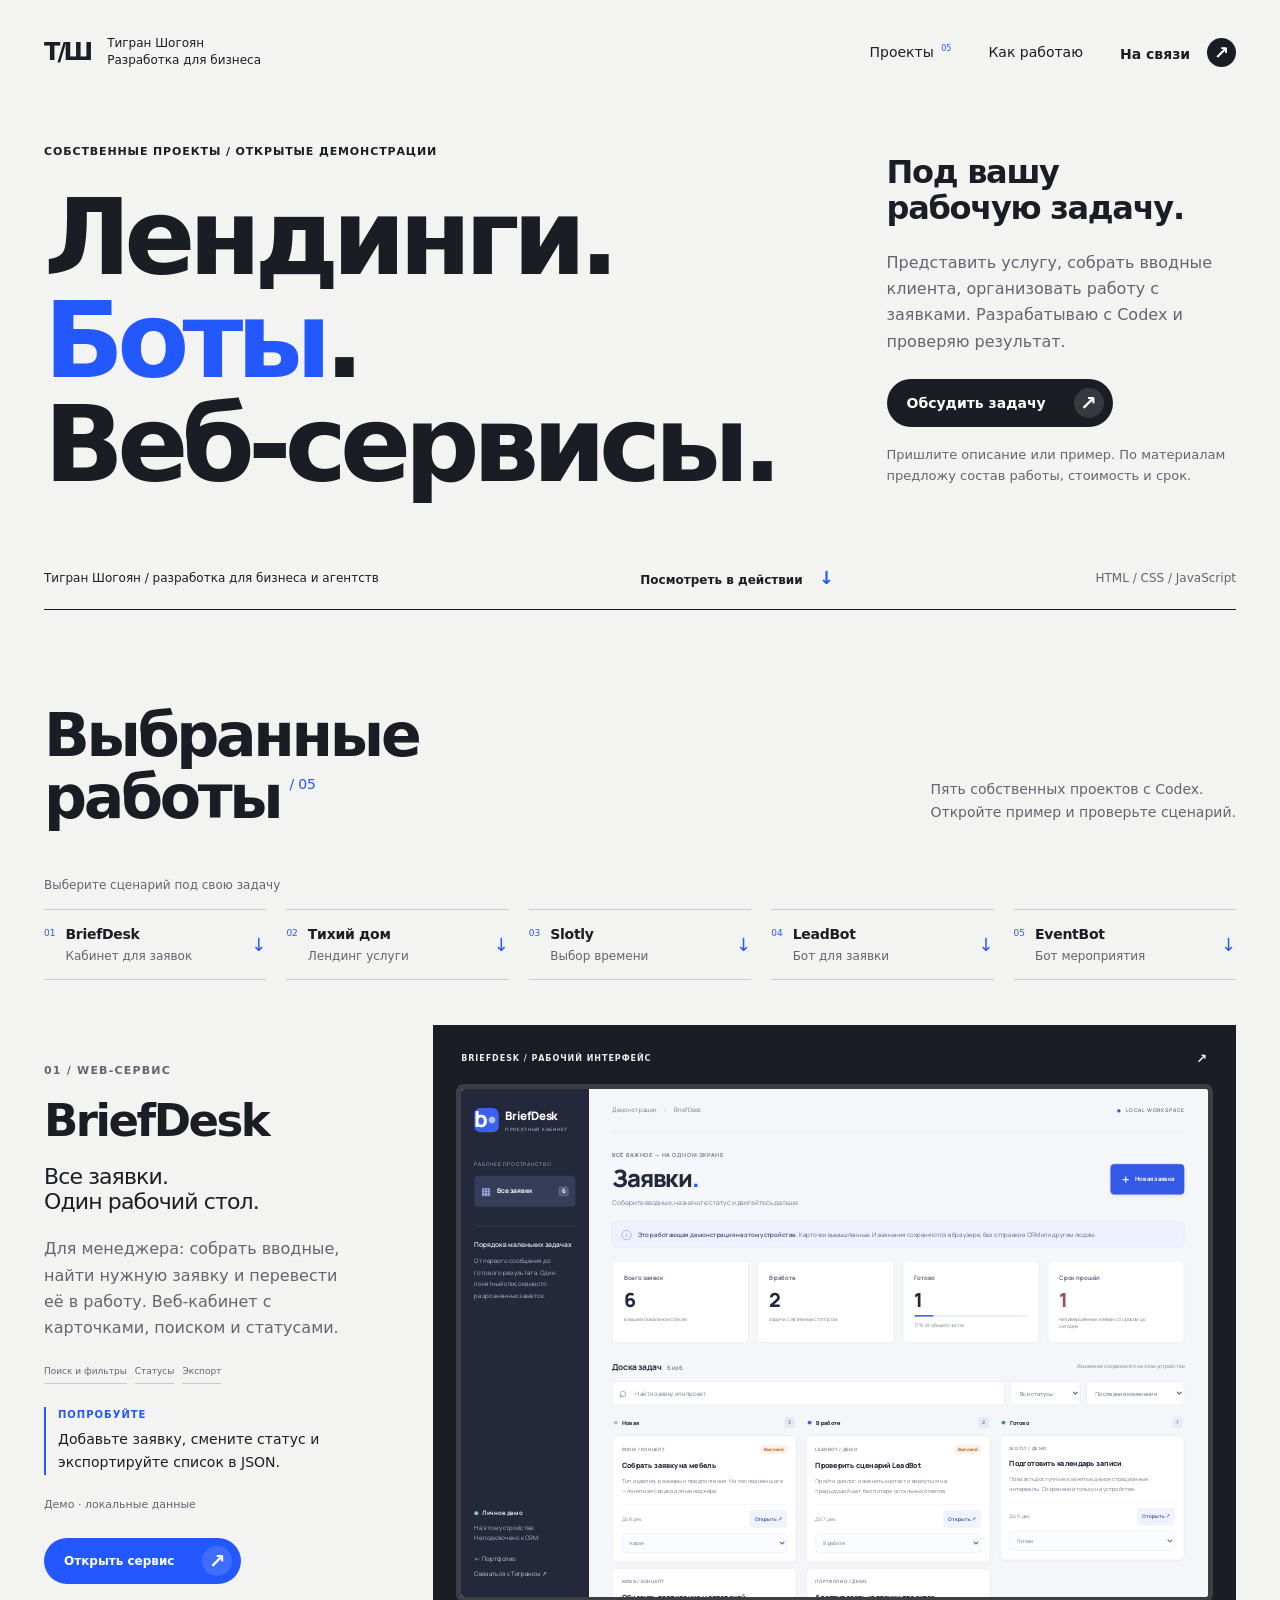
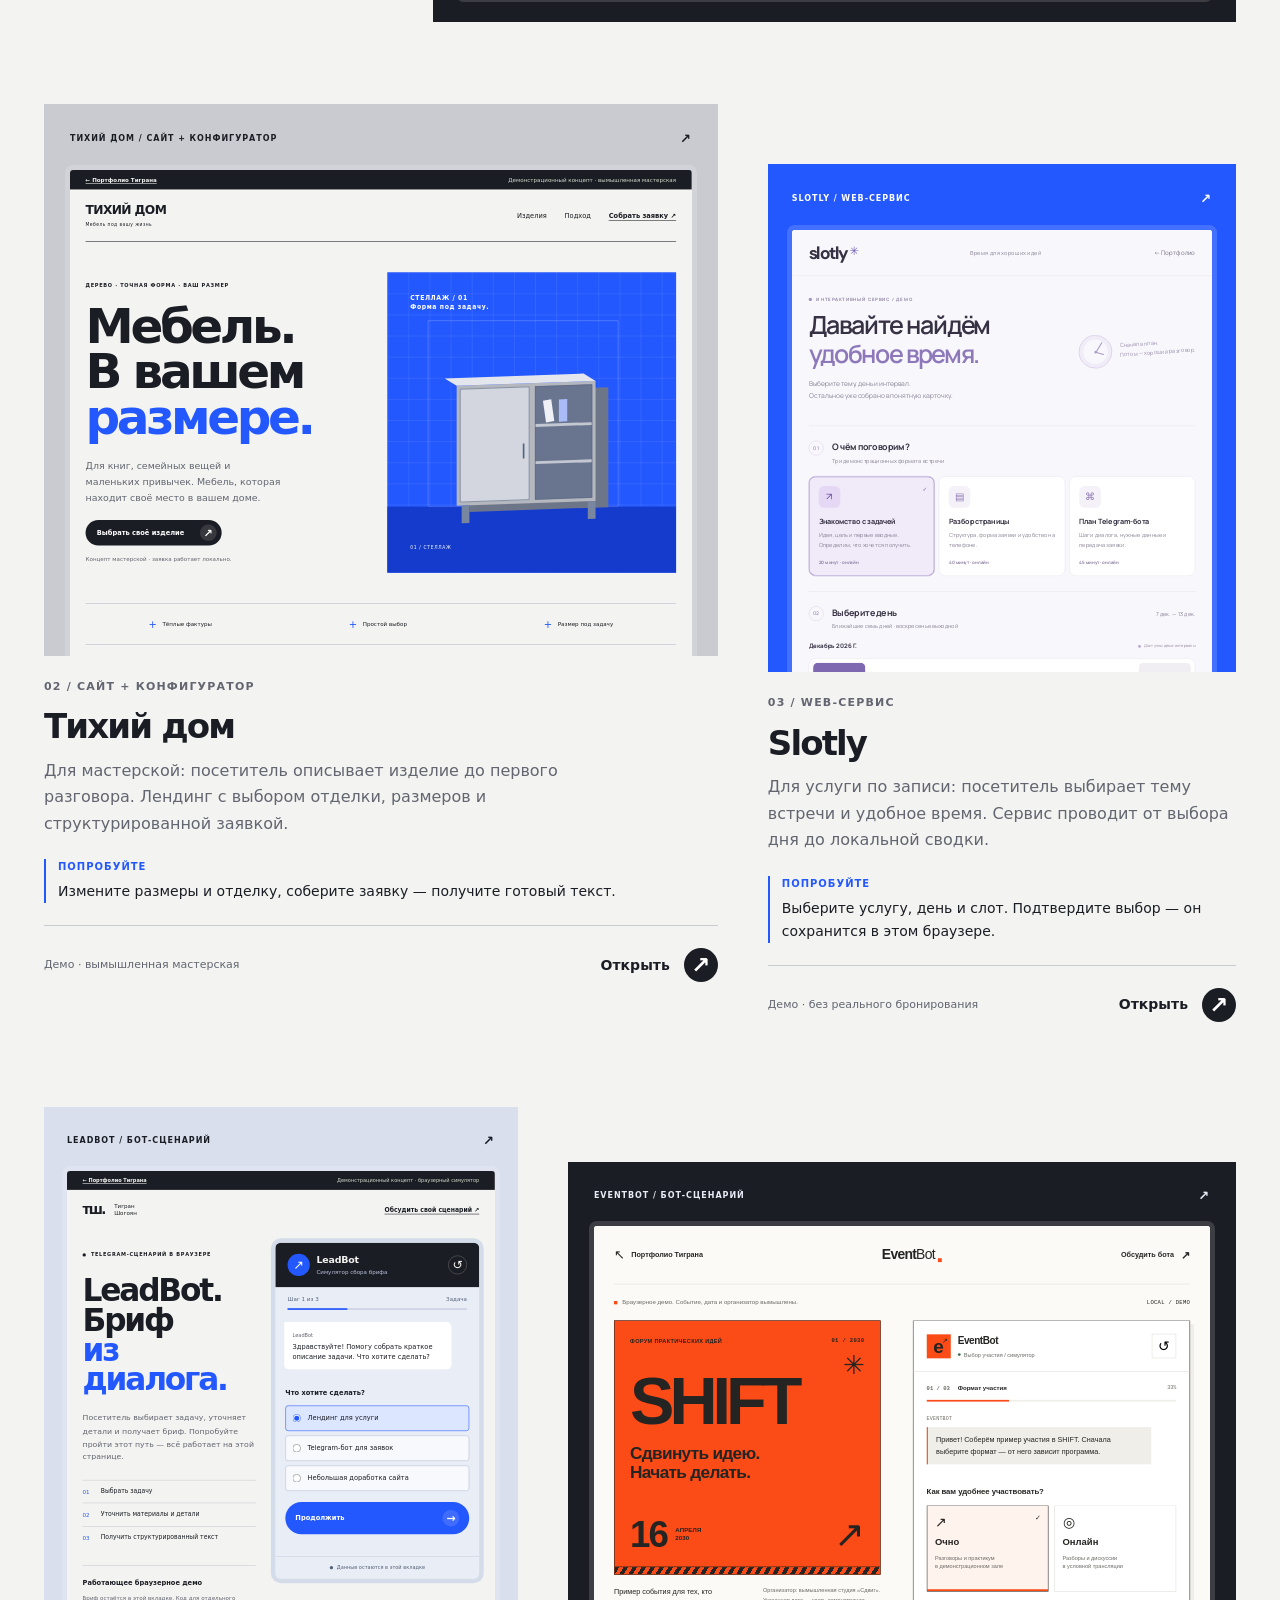
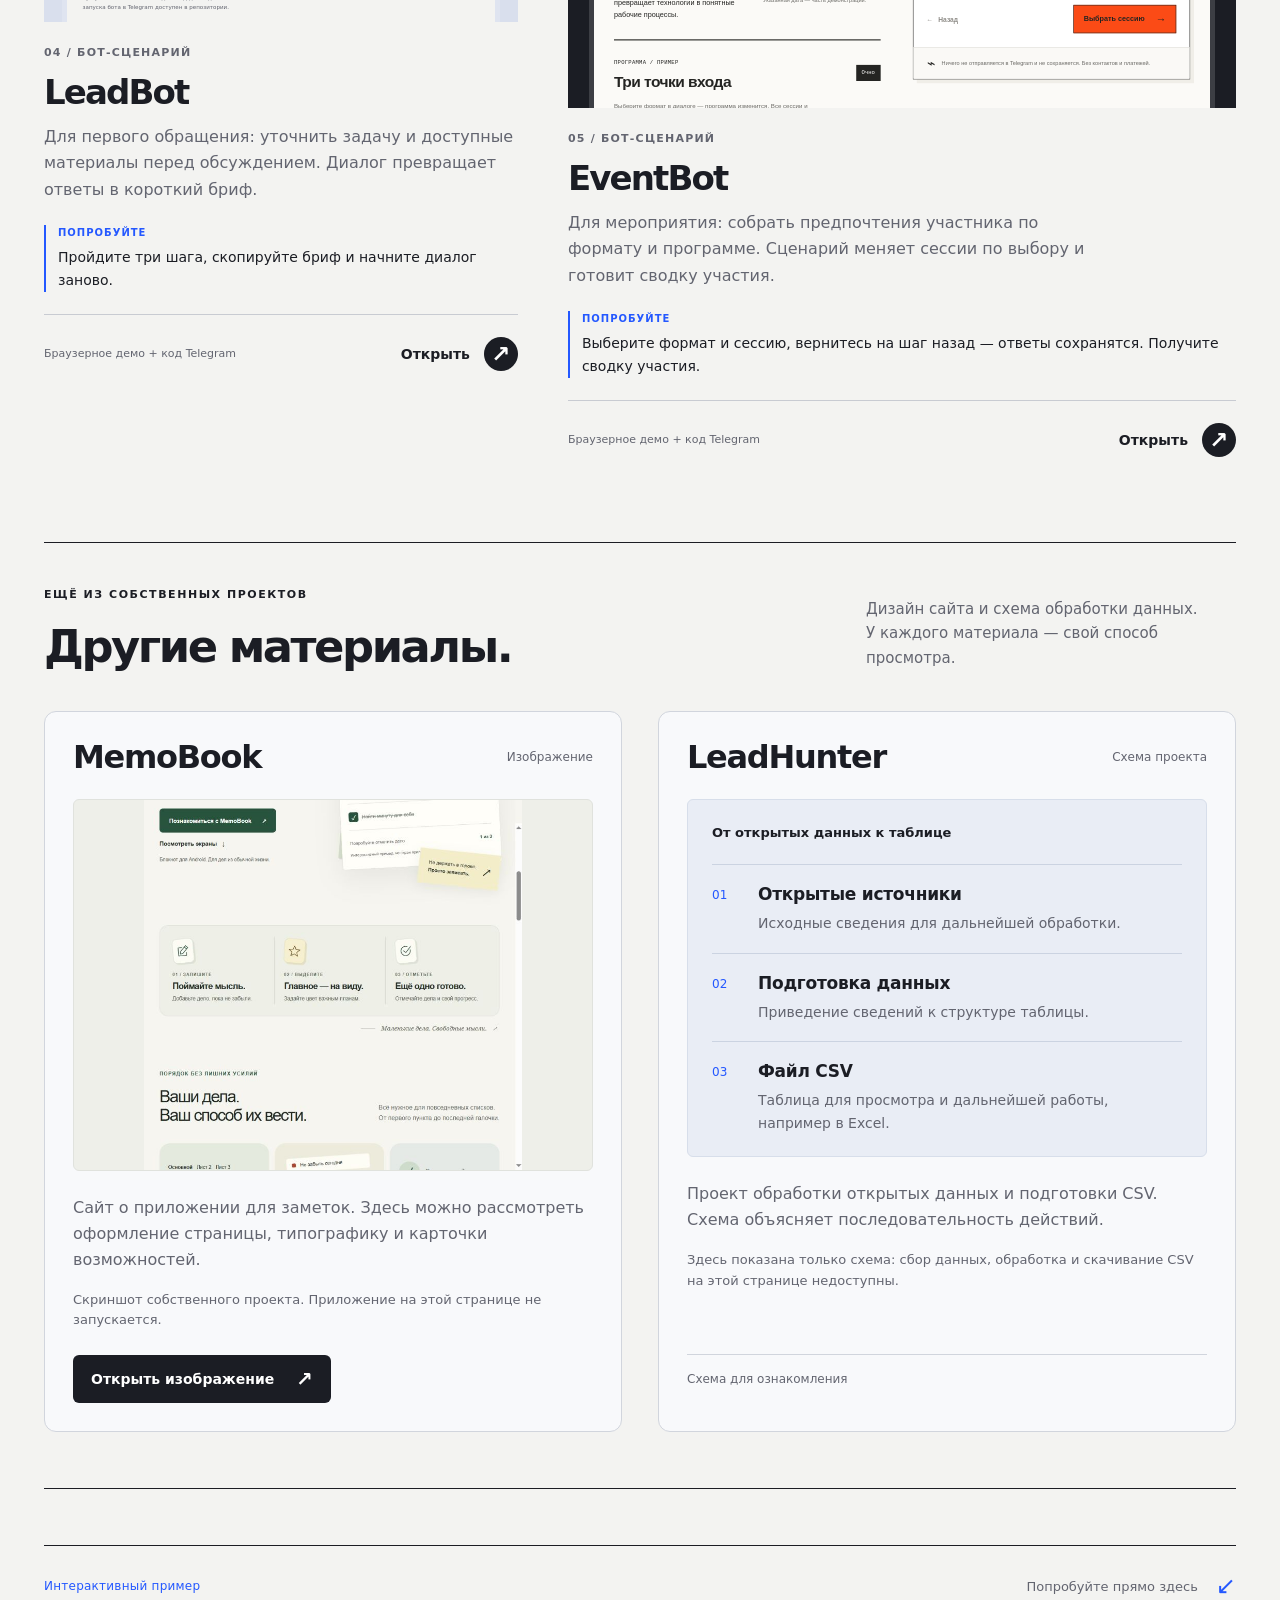
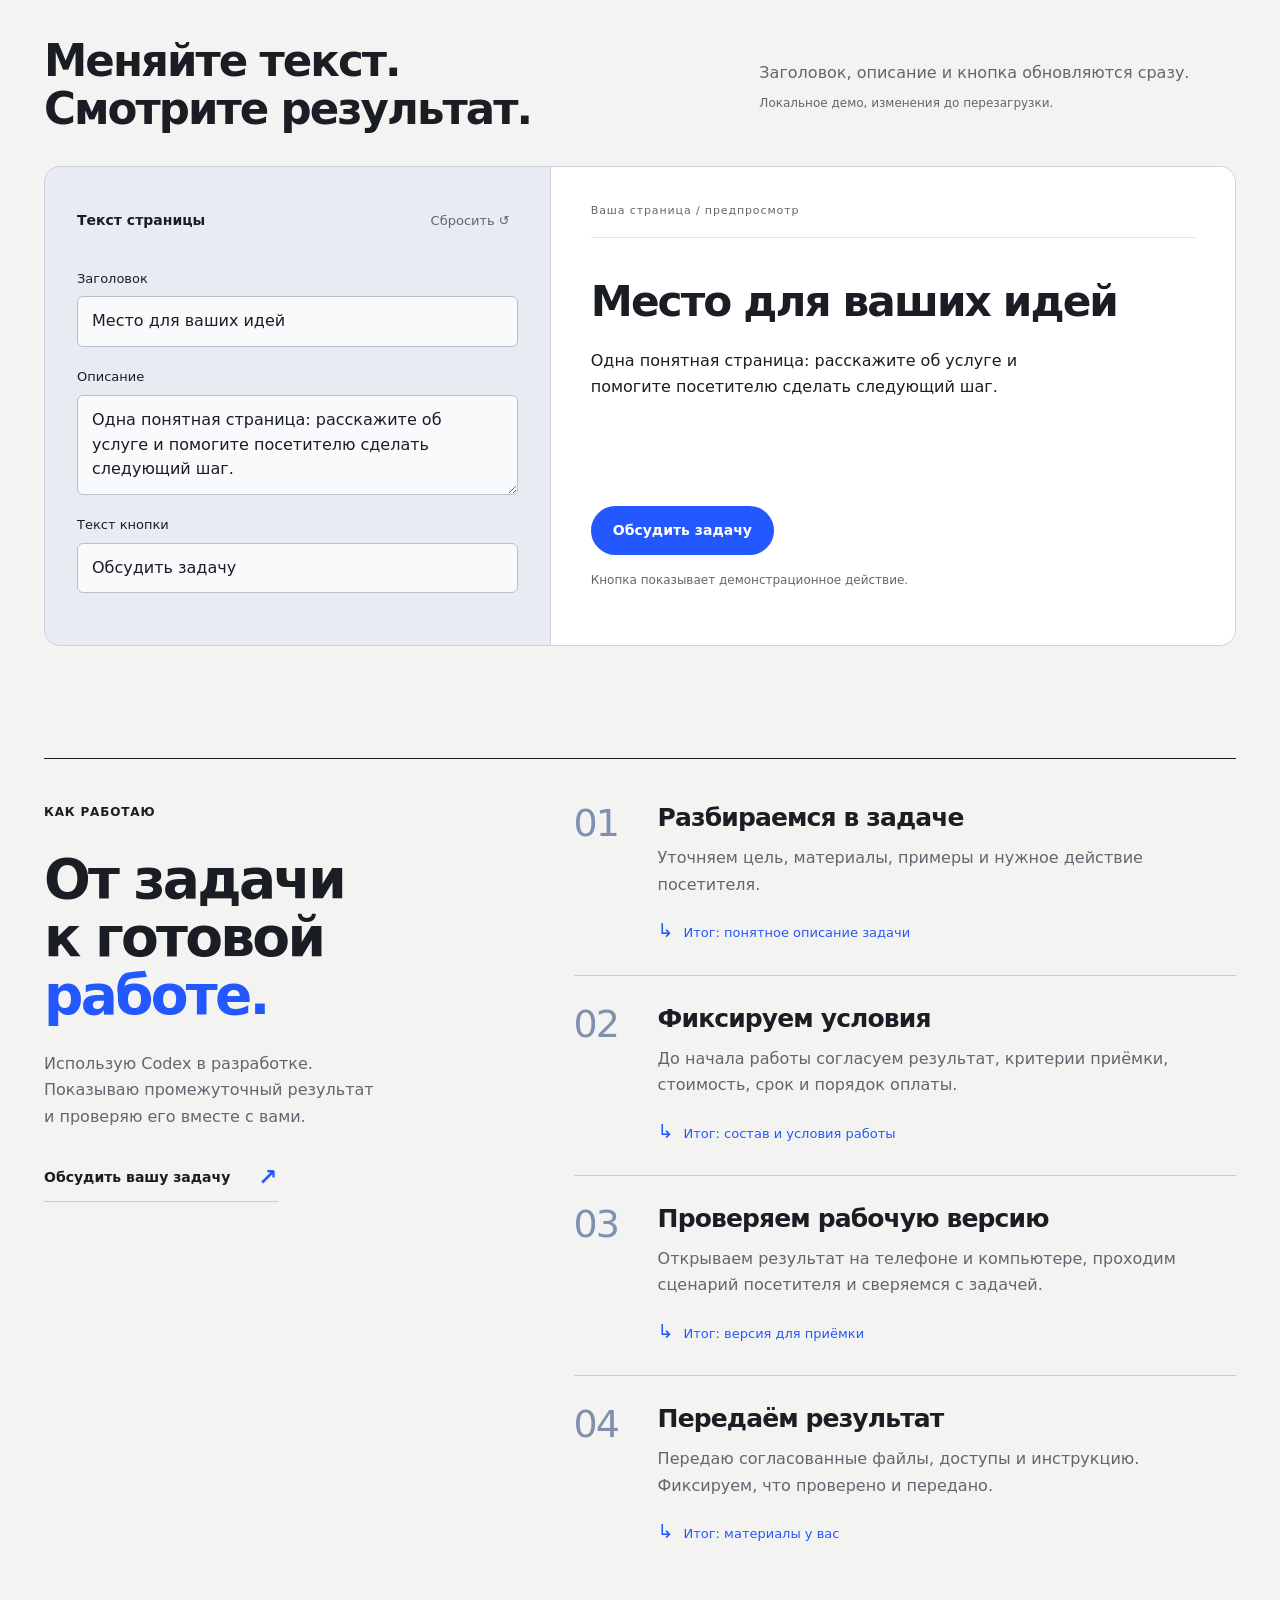
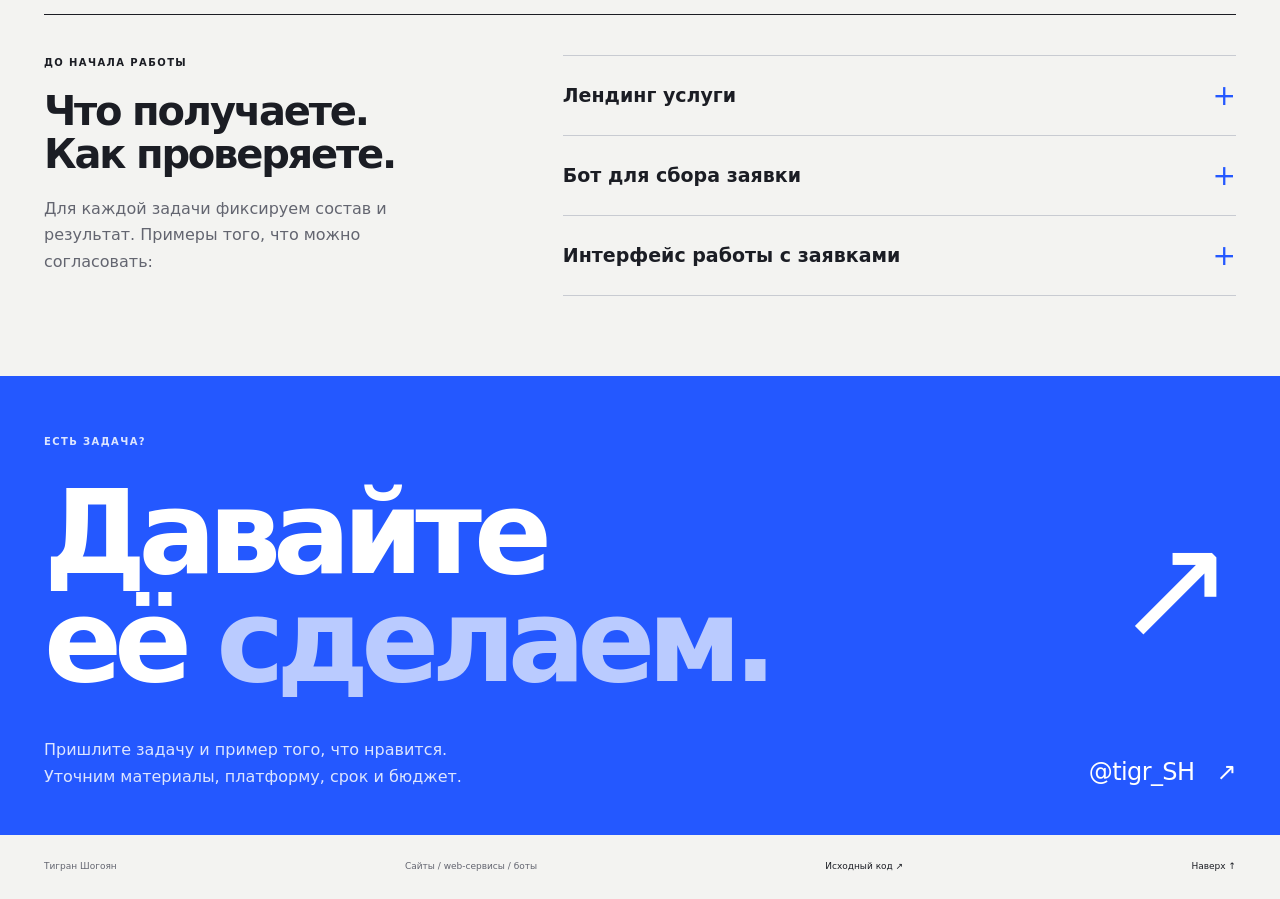
==== commit 9f01d077: "Clarify MemoBook and LeadHunter materials with responsive cards" ====
--- a/index.html
+++ b/index.html
@@ -4,7 +4,7 @@
 <meta charset="utf-8"><meta name="viewport" content="width=device-width, initial-scale=1"><meta name="theme-color" content="#1b1d24">
 <meta name="description" content="Тигран Шогоян — сайты, web-сервисы и Telegram-боты. Пять работающих демонстраций: кабинет заявок, запись, лендинг, бриф-бот и регистрация.">
 <title>Тигран Шогоян — сайты, web-сервисы, боты</title>
-<link rel="stylesheet" href="styles.css"><link rel="stylesheet" href="blocks.css"><script src="app.js" defer></script>
+<link rel="stylesheet" href="styles.css"><link rel="stylesheet" href="blocks.css?v=materials-1"><script src="app.js" defer></script>
 </head>
 <body class="portfolio-page">
 <a class="skip-link" href="#main">Перейти к содержимому</a>
@@ -20,7 +20,19 @@
 <div class="case-pair pair-web"><article class="case case-furniture" id="furniture-case" tabindex="-1"><div class="case-stage furniture-stage"><div class="stage-caption"><span>ТИХИЙ ДОМ / САЙТ + КОНФИГУРАТОР</span><span aria-hidden="true">↗</span></div><div class="case-screen" aria-hidden="true" inert><iframe src="furniture.html" title="Предпросмотр интерфейса Тихий дом" tabindex="-1" loading="lazy"></iframe></div></div><div class="case-copy"><span class="case-index">02 / САЙТ + КОНФИГУРАТОР</span><h3>Тихий дом</h3><p>Для мастерской: посетитель описывает изделие до первого разговора. Лендинг с выбором отделки, размеров и структурированной заявкой.</p><div class="case-try"><span>Попробуйте</span><p>Измените размеры и отделку, соберите заявку — получите готовый текст.</p></div><div class="case-bottom"><span class="case-status">Демо · вымышленная мастерская</span><a class="case-open" href="furniture.html">Открыть <span aria-hidden="true">↗</span></a></div></div></article><article class="case case-slotly" id="slotly-case" tabindex="-1"><div class="case-stage slotly-stage"><div class="stage-caption"><span>SLOTLY / WEB-СЕРВИС</span><span aria-hidden="true">↗</span></div><div class="case-screen" aria-hidden="true" inert><iframe src="slotly.html" title="Предпросмотр интерфейса Slotly" tabindex="-1" loading="lazy"></iframe></div></div><div class="case-copy"><span class="case-index">03 / WEB-СЕРВИС</span><h3>Slotly</h3><p>Для услуги по записи: посетитель выбирает тему встречи и удобное время. Сервис проводит от выбора дня до локальной сводки.</p><div class="case-try"><span>Попробуйте</span><p>Выберите услугу, день и слот. Подтвердите выбор — он сохранится в этом браузере.</p></div><div class="case-bottom"><span class="case-status">Демо · без реального бронирования</span><a class="case-open" href="slotly.html">Открыть <span aria-hidden="true">↗</span></a></div></div></article></div>
 <div class="case-pair pair-bots"><article class="case case-leadbot" id="leadbot-case" tabindex="-1"><div class="case-stage leadbot-stage"><div class="stage-caption"><span>LEADBOT / БОТ-СЦЕНАРИЙ</span><span aria-hidden="true">↗</span></div><div class="case-screen" aria-hidden="true" inert><iframe src="leadbot.html" title="Предпросмотр интерфейса LeadBot" tabindex="-1" loading="lazy"></iframe></div></div><div class="case-copy"><span class="case-index">04 / БОТ-СЦЕНАРИЙ</span><h3>LeadBot</h3><p>Для первого обращения: уточнить задачу и доступные материалы перед обсуждением. Диалог превращает ответы в короткий бриф.</p><div class="case-try"><span>Попробуйте</span><p>Пройдите три шага, скопируйте бриф и начните диалог заново.</p></div><div class="case-bottom"><span class="case-status">Браузерное демо + код Telegram</span><a class="case-open" href="leadbot.html">Открыть <span aria-hidden="true">↗</span></a></div></div></article><article class="case case-eventbot" id="eventbot-case" tabindex="-1"><div class="case-stage eventbot-stage"><div class="stage-caption"><span>EVENTBOT / БОТ-СЦЕНАРИЙ</span><span aria-hidden="true">↗</span></div><div class="case-screen" aria-hidden="true" inert><iframe src="eventbot.html" title="Предпросмотр интерфейса EventBot" tabindex="-1" loading="lazy"></iframe></div></div><div class="case-copy"><span class="case-index">05 / БОТ-СЦЕНАРИЙ</span><h3>EventBot</h3><p>Для мероприятия: собрать предпочтения участника по формату и программе. Сценарий меняет сессии по выбору и готовит сводку участия.</p><div class="case-try"><span>Попробуйте</span><p>Выберите формат и сессию, вернитесь на шаг назад — ответы сохранятся. Получите сводку участия.</p></div><div class="case-bottom"><span class="case-status">Браузерное демо + код Telegram</span><a class="case-open" href="eventbot.html">Открыть <span aria-hidden="true">↗</span></a></div></div></article></div>
 </section>
-<section class="archive wrap" aria-labelledby="archive-title"><div class="archive-heading"><p class="eyebrow">Ещё из собственных проектов</p><h2 id="archive-title">Материалы<br>и эксперименты.</h2></div><article class="archive-project"><a class="memo-thumbnail" href="MemoBook-example.png" target="_blank" rel="noopener noreferrer"><img src="MemoBook-example.png" width="732" height="716" loading="lazy" alt="Фрагмент собственного сайта MemoBook с карточками возможностей"></a><div><span class="case-index">СОБСТВЕННЫЙ ПРОЕКТ / СКРИНШОТ</span><h3>MemoBook</h3><p>Адаптивный сайт о приложении для заметок. Типографика, композиция и карточки возможностей.</p><a class="text-link" href="MemoBook-example.png" target="_blank" rel="noopener noreferrer">Рассмотреть скриншот ↗</a></div></article><article class="archive-project"><div class="hunter-scheme" aria-label="Схема LeadHunter: открытые данные, обработка и экспорт CSV"><span>Открытые данные</span><b aria-hidden="true">↓</b><span>Обработка</span><b aria-hidden="true">↓</b><span class="scheme-result">CSV ↗</span></div><div><span class="case-index">СОБСТВЕННЫЙ ПРОЕКТ / СХЕМА</span><h3>LeadHunter</h3><p>Обработка открытых данных и подготовка CSV для дальнейшей работы.</p><span class="archive-note">Показана схема проекта.</span></div></article></section>
+<section class="archive wrap" id="materials" aria-labelledby="archive-title">
+<div class="archive-heading"><div><p class="eyebrow">Ещё из собственных проектов</p><h2 id="archive-title">Другие материалы.</h2></div><p class="archive-intro">Дизайн сайта и схема обработки данных.<br>У каждого материала — свой способ просмотра.</p></div>
+<article class="archive-project material-memo">
+  <div class="material-heading"><h3>MemoBook</h3><span class="material-format">Изображение</span></div>
+  <a class="memo-thumbnail" href="MemoBook-example.png" target="_blank" rel="noopener noreferrer" aria-label="Открыть изображение сайта MemoBook в новой вкладке"><img src="MemoBook-example.png" width="732" height="716" loading="lazy" alt="Скриншот собственного сайта MemoBook: оформление страницы и карточки возможностей"></a>
+  <div class="material-copy"><p>Сайт о приложении для заметок. Здесь можно рассмотреть оформление страницы, типографику и карточки возможностей.</p><p class="material-note">Скриншот собственного проекта. Приложение на этой странице не запускается.</p><a class="material-open" href="MemoBook-example.png" target="_blank" rel="noopener noreferrer">Открыть изображение <span aria-hidden="true">↗</span></a></div>
+</article>
+<article class="archive-project material-hunter">
+  <div class="material-heading"><h3>LeadHunter</h3><span class="material-format">Схема проекта</span></div>
+  <div class="hunter-explainer"><p class="scheme-heading">От открытых данных к таблице</p><ol class="hunter-steps"><li><span aria-hidden="true">01</span><div><h4>Открытые источники</h4><p>Исходные сведения для дальнейшей обработки.</p></div></li><li><span aria-hidden="true">02</span><div><h4>Подготовка данных</h4><p>Приведение сведений к структуре таблицы.</p></div></li><li><span aria-hidden="true">03</span><div><h4>Файл CSV</h4><p>Таблица для просмотра и дальнейшей работы, например в Excel.</p></div></li></ol></div>
+  <div class="material-copy"><p>Проект обработки открытых данных и подготовки CSV. Схема объясняет последовательность действий.</p><p class="material-note">Здесь показана только схема: сбор данных, обработка и скачивание CSV на этой странице недоступны.</p><span class="material-status">Схема для ознакомления</span></div>
+</article>
+</section>
 <section class="editor-section wrap" aria-label="Локальный редактор текста"><div class="editor-lab"><div class="lab-heading"><span class="lab-number">Интерактивный пример</span><span>Попробуйте прямо здесь <span aria-hidden="true">↙</span></span></div><div class="editor-layout"><div class="editor-intro"><h2>Меняйте текст.<br>Смотрите результат.</h2><p>Заголовок, описание и кнопка обновляются сразу.</p><span class="editor-limitation">Локальное демо, изменения до перезагрузки.</span></div><div class="editor-workspace"><form id="editor-form" class="editor-controls"><div class="editor-toolbar"><strong>Текст страницы</strong><button id="editor-reset" class="quiet-button" type="button">Сбросить ↺</button></div><label for="editor-headline">Заголовок<input id="editor-headline" name="headline" maxlength="64" value="Место для ваших идей"></label><label for="editor-description">Описание<textarea id="editor-description" name="description" rows="3" maxlength="180">Одна понятная страница: расскажите об услуге и помогите посетителю сделать следующий шаг.</textarea></label><label for="editor-button">Текст кнопки<input id="editor-button" name="button" maxlength="28" value="Обсудить задачу"></label></form><div class="editor-preview"><span class="preview-label">Ваша страница / предпросмотр</span><h3 id="preview-headline">Место для ваших идей</h3><p id="preview-description">Одна понятная страница: расскажите об услуге и помогите посетителю сделать следующий шаг.</p><button id="preview-button" class="button button-blue" type="button" aria-describedby="preview-action-note">Обсудить задачу</button><p id="preview-action-note" class="preview-note" aria-live="polite">Кнопка показывает демонстрационное действие.</p></div></div></div></div></section>
 <section class="approach wrap" id="approach" aria-labelledby="approach-title"><div class="process-layout"><div class="approach-header"><p class="eyebrow">Как работаю</p><h2 id="approach-title">От задачи<br>к готовой<br><span>работе.</span></h2><p>Использую Codex в разработке. Показываю промежуточный результат и проверяю его вместе с вами.</p><a class="process-contact" href="https://t.me/tigr_SH" target="_blank" rel="noopener noreferrer">Обсудить вашу задачу <span aria-hidden="true">↗</span></a></div>
 <ol class="process">
--- a/blocks.css
+++ b/blocks.css
@@ -1,4 +1,35 @@
 /* Editor and working process: scoped so standalone demos retain their design. */
+/* Additional materials: complete image and an explicitly non-interactive diagram. */
+.portfolio-page .archive{grid-template-columns:minmax(0,1fr) minmax(0,1fr);gap:36px;padding:44px 0 56px}
+.portfolio-page .archive-heading{grid-column:1/-1;display:flex;justify-content:space-between;align-items:end;gap:32px;margin-bottom:4px}
+.portfolio-page .archive-heading .eyebrow{font-size:11px;max-width:none;margin:0 0 18px}
+.portfolio-page .archive-heading h2{font-size:clamp(32px,3.5vw,46px);margin:0;line-height:1.1}
+.archive-intro{font-size:15px;line-height:1.65;color:var(--muted);margin:0;max-width:370px}
+.portfolio-page .archive-project{display:flex;flex-direction:column;align-items:stretch;min-width:0;gap:0;padding:28px;border:1px solid #d1d5dd;border-radius:12px;background:#f8f9fb}
+.material-heading{display:flex;justify-content:space-between;align-items:center;gap:18px;margin-bottom:24px}
+.portfolio-page .material-heading h3{font-size:32px;line-height:1.1;margin:0;letter-spacing:-.04em}
+.material-format{font-size:12px;line-height:1.4;color:var(--muted);text-align:right}
+.portfolio-page .memo-thumbnail{display:flex;align-items:center;justify-content:center;aspect-ratio:1.4;background:#eeefe9;border:1px solid #e0e2dd;border-radius:6px;overflow:hidden}
+.portfolio-page .memo-thumbnail img{width:100%;height:100%;object-fit:contain;object-position:center}
+.portfolio-page .memo-thumbnail:hover{border-color:var(--blue)}
+.material-copy{display:flex;flex:1;flex-direction:column;padding-top:24px}
+.portfolio-page .material-copy>p{font-size:16px;line-height:1.65;margin:0 0 16px}
+.portfolio-page .material-copy .material-note{font-size:13px;line-height:1.6;color:var(--muted);margin-bottom:24px}
+.material-open{display:inline-flex;align-items:center;justify-content:space-between;gap:22px;align-self:flex-start;min-height:48px;padding:12px 18px;border-radius:6px;background:var(--ink);color:#fff;font-size:14px;font-weight:600;margin-top:auto}
+.material-open>span{font-size:20px;line-height:1}
+.material-open:hover{background:var(--blue)}
+.hunter-explainer{background:#e9edf5;border:1px solid #d7deea;border-radius:6px;padding:22px 24px}
+.portfolio-page .hunter-explainer .scheme-heading{font-size:13px;font-weight:600;color:var(--ink);margin:0 0 20px}
+.hunter-steps{list-style:none;padding:0;margin:0}
+.hunter-steps li{display:grid;grid-template-columns:28px minmax(0,1fr);gap:18px;border-top:1px solid #cbd3e1;padding:18px 0}
+.hunter-steps li:last-child{padding-bottom:0}
+.hunter-steps li>span{font-size:12px;font-variant-numeric:tabular-nums;color:var(--blue);padding-top:3px}
+.hunter-steps h4{font-size:17px;line-height:1.3;font-weight:600;margin:0 0 7px;letter-spacing:-.015em}
+.portfolio-page .hunter-steps p{font-size:14px;line-height:1.6;margin:0;color:var(--muted)}
+.material-status{font-size:12px;color:var(--muted);margin-top:auto;padding:15px 0;border-top:1px solid #d1d5dd}
+@media(max-width:1000px){.portfolio-page .archive{grid-template-columns:minmax(0,1fr);gap:24px}.portfolio-page .archive-heading{display:block}.archive-intro{margin-top:20px;max-width:none}.portfolio-page .archive-project{display:grid;grid-template-columns:minmax(0,1fr) minmax(0,1fr);gap:0 26px;padding:24px}.material-heading{grid-column:1/-1}.material-copy{padding:0}.portfolio-page .memo-thumbnail{aspect-ratio:1/1;align-self:start}.hunter-explainer{padding:20px}.hunter-steps li{gap:12px}}
+@media(max-width:650px){.portfolio-page .archive{padding:32px 0 40px}.portfolio-page .archive-project{display:flex;padding:20px}.portfolio-page .archive-heading h2{font-size:34px}.archive-intro{font-size:15px}.material-heading{margin-bottom:20px}.portfolio-page .material-heading h3{font-size:30px}.material-format{font-size:11px}.portfolio-page .memo-thumbnail{aspect-ratio:1/1}.material-copy{padding-top:22px}.portfolio-page .material-copy>p{font-size:16px}.hunter-explainer{padding:20px 18px}.hunter-steps h4{font-size:17px}.material-open{align-self:stretch}.portfolio-page .archive-heading .eyebrow{font-size:10px}}
+.portfolio-page .editor-layout,.portfolio-page .editor-intro,.portfolio-page .editor-workspace,.portfolio-page .editor-controls,.portfolio-page .editor-preview,.step-body{min-width:0}
 .portfolio-page .editor-section{padding:56px 0 72px}
 .portfolio-page .editor-lab{border:0}
 .lab-heading{display:flex;justify-content:space-between;align-items:center;gap:20px;border-top:1px solid var(--ink);padding:22px 0;color:var(--muted);font-size:13px}
@@ -43,5 +74,6 @@
 .step-result{display:flex;gap:10px;align-items:baseline;font-size:13px;line-height:1.5;color:var(--blue);margin-top:18px}
 .step-result>span{font-size:19px}
 .portfolio-page .delivery-proof{margin-top:38px}
+@media(max-width:1050px){.portfolio-page .editor-intro{display:block}.portfolio-page .editor-intro h2{margin-bottom:20px}.portfolio-page .editor-intro>p{max-width:560px}.portfolio-page .editor-workspace{grid-template-columns:minmax(0,1fr)}.portfolio-page .editor-controls{border-right:0;border-bottom:1px solid #cdd2dd}.portfolio-page .editor-controls textarea{min-height:150px}.portfolio-page .editor-preview{min-height:0;gap:0}.portfolio-page .editor-preview .button{margin-top:12px}.portfolio-page .editor-preview h3{font-size:clamp(30px,4.4vw,42px)}}
 @media(max-width:900px){.process-layout{gap:40px;grid-template-columns:.75fr 1.25fr}.portfolio-page .process li{grid-template-columns:40px minmax(0,1fr);gap:18px}.portfolio-page .step-number{font-size:30px}.portfolio-page .process h3{font-size:23px}.portfolio-page .editor-controls{padding:24px}.portfolio-page .editor-preview{padding:28px}.portfolio-page .editor-intro{gap:24px}}
 @media(max-width:600px){.portfolio-page .editor-section{padding:32px 0 44px}.lab-heading{font-size:11px;gap:14px;padding:18px 0}.lab-heading .lab-number{font-size:11px}.lab-heading>span:last-child{gap:10px}.portfolio-page .editor-intro{display:block;margin:10px 0 26px}.portfolio-page .editor-intro h2{font-size:34px;line-height:1.12;margin-bottom:18px}.portfolio-page .editor-intro>p{font-size:16px}.portfolio-page .editor-limitation{font-size:12px;margin-top:9px}.portfolio-page .editor-workspace{grid-template-columns:1fr;border-radius:12px}.portfolio-page .editor-controls{padding:20px;border-right:0;border-bottom:1px solid #cdd2dd}.portfolio-page .editor-toolbar{font-size:14px;margin-bottom:14px}.portfolio-page .editor-controls label{font-size:13px}.portfolio-page .editor-controls input,.portfolio-page .editor-controls textarea{font-size:16px}.portfolio-page .editor-preview{padding:26px 22px;min-height:340px}.portfolio-page .preview-label{font-size:10px;margin-bottom:26px}.portfolio-page .editor-preview h3{font-size:34px}.portfolio-page .editor-preview>p{font-size:16px}.portfolio-page .approach{padding:16px 0 44px}.process-layout{display:block;padding-top:30px}.portfolio-page .approach-header>.eyebrow{margin-bottom:22px}.portfolio-page .approach-header h2{font-size:44px;margin-bottom:24px}.portfolio-page .approach-header>p:not(.eyebrow){font-size:16px;max-width:none}.process-contact{margin-bottom:34px}.portfolio-page .process li,.portfolio-page .process li:first-child{padding:25px 0;border-top:1px solid var(--line);grid-template-columns:36px minmax(0,1fr);gap:18px}.portfolio-page .step-number{font-size:28px}.portfolio-page .process h3{font-size:23px}.portfolio-page .process p{font-size:16px}.step-result{font-size:13px;margin-top:14px}.portfolio-page .delivery-proof{margin-top:24px}}
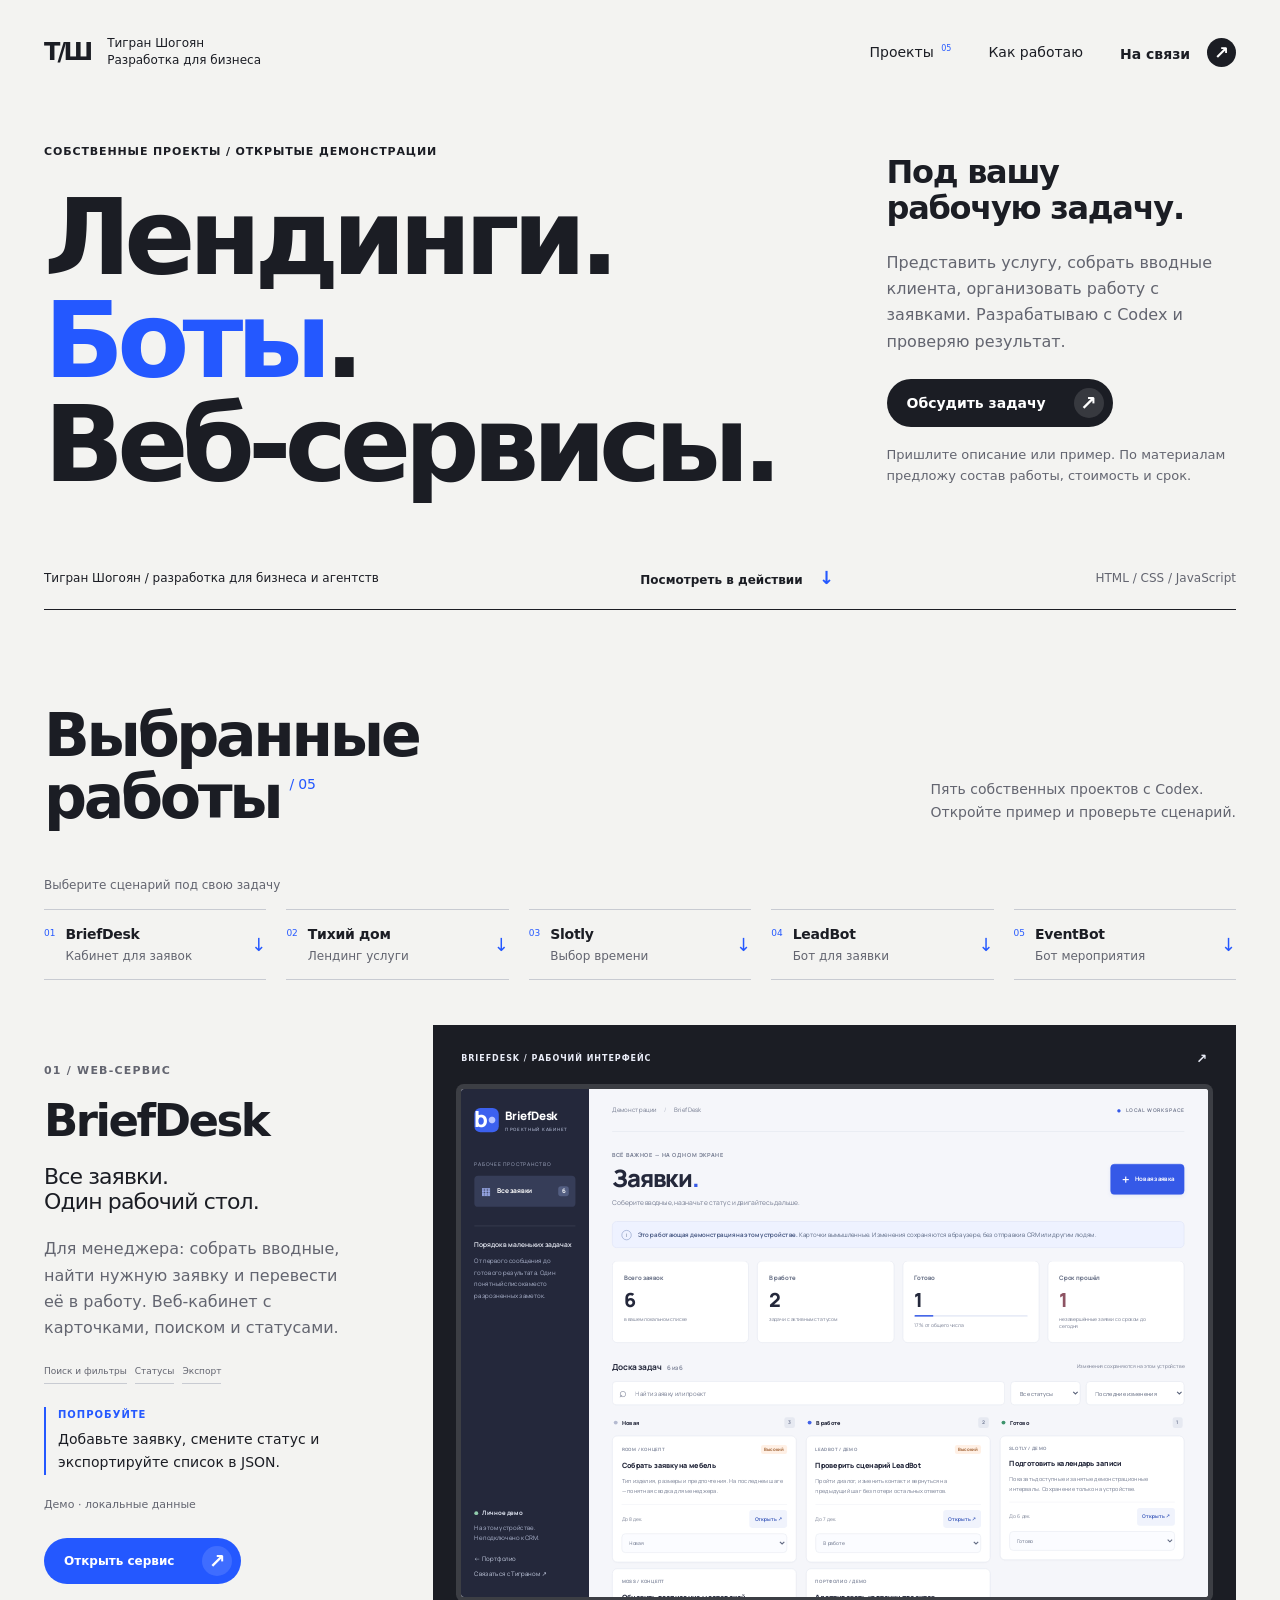
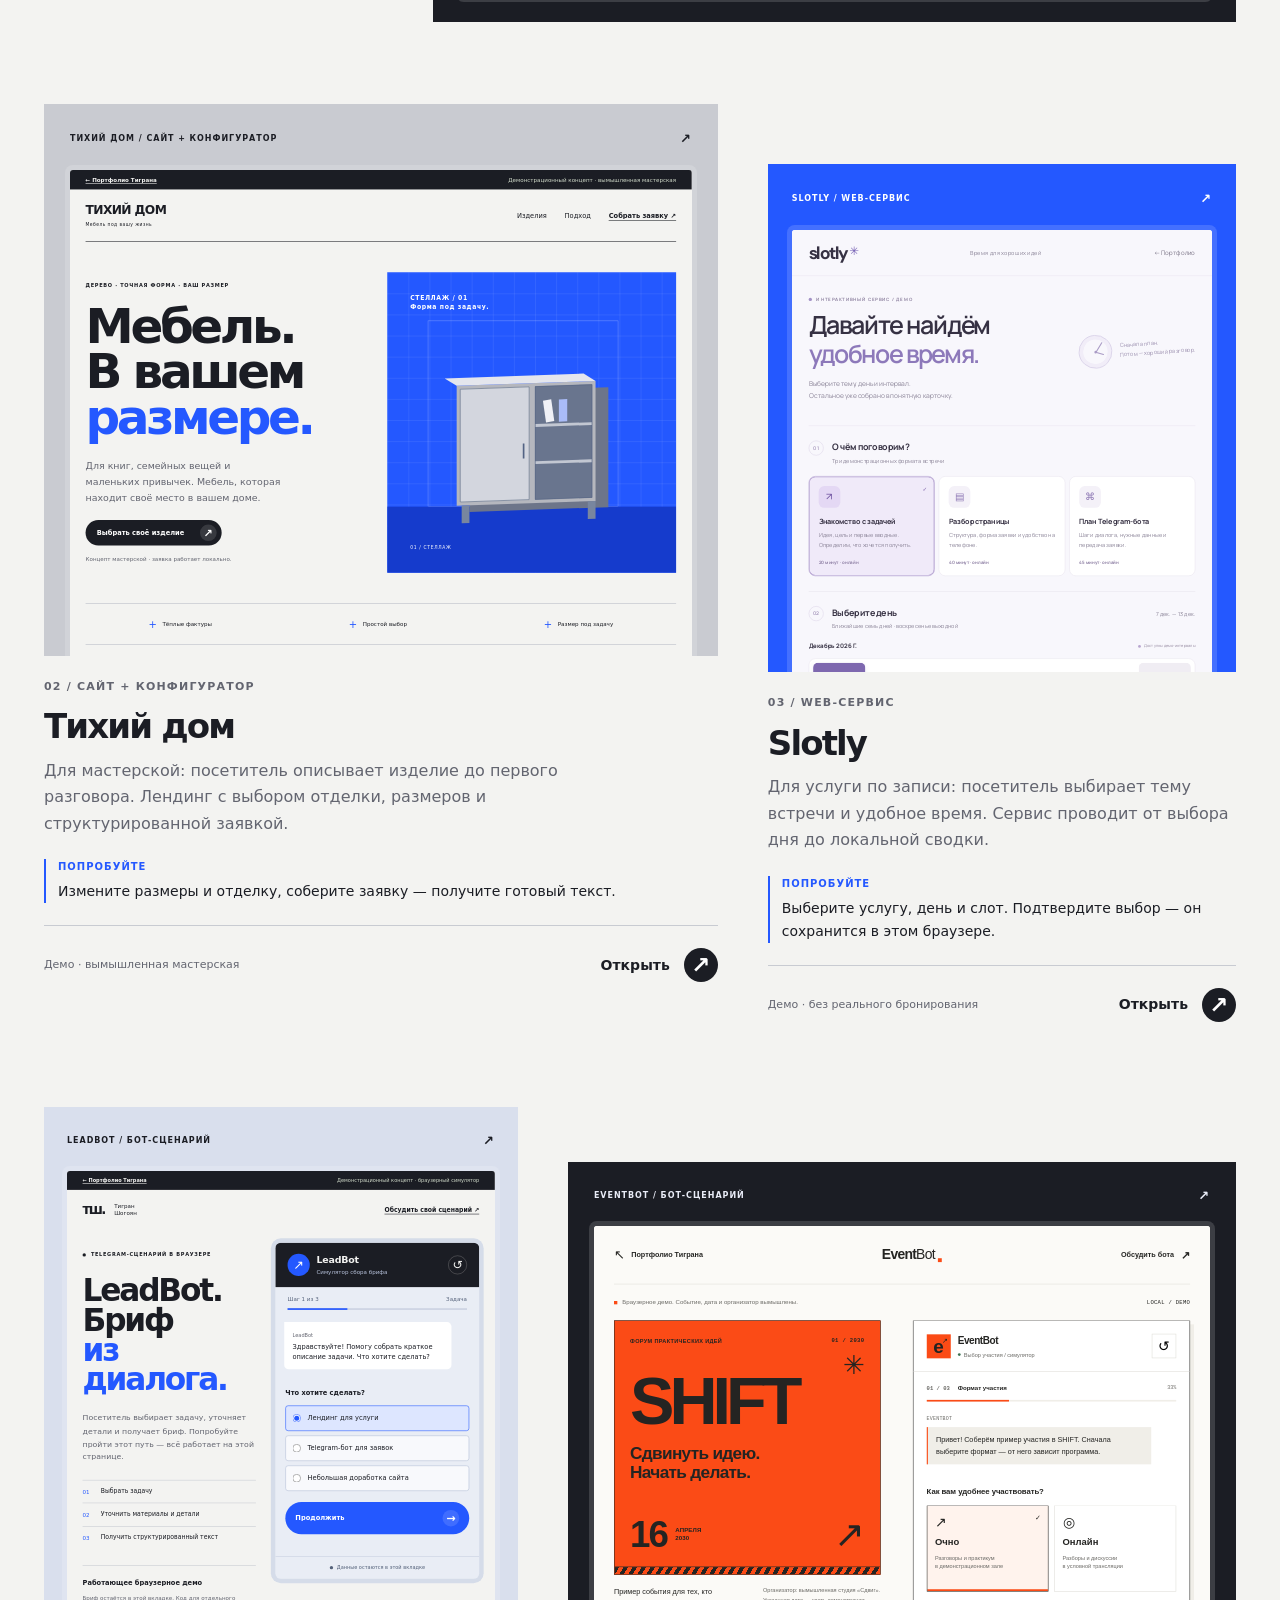
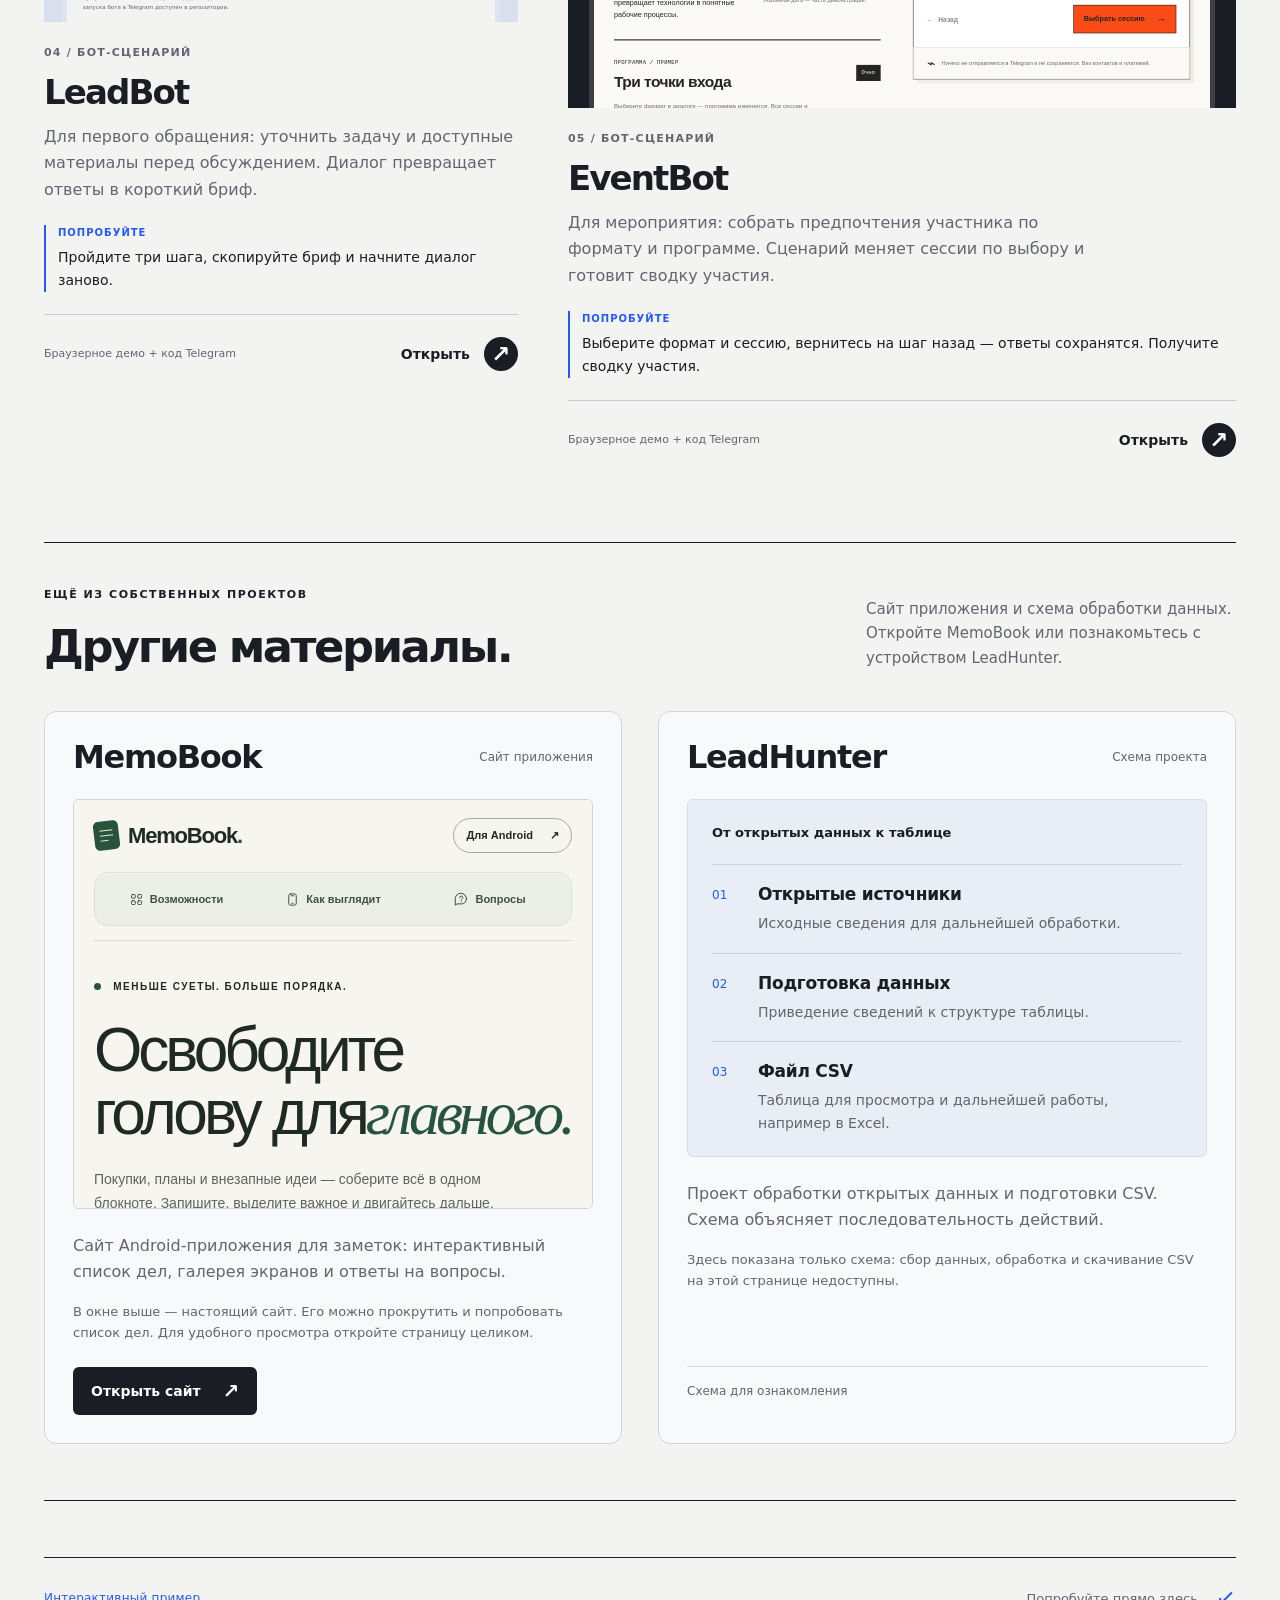
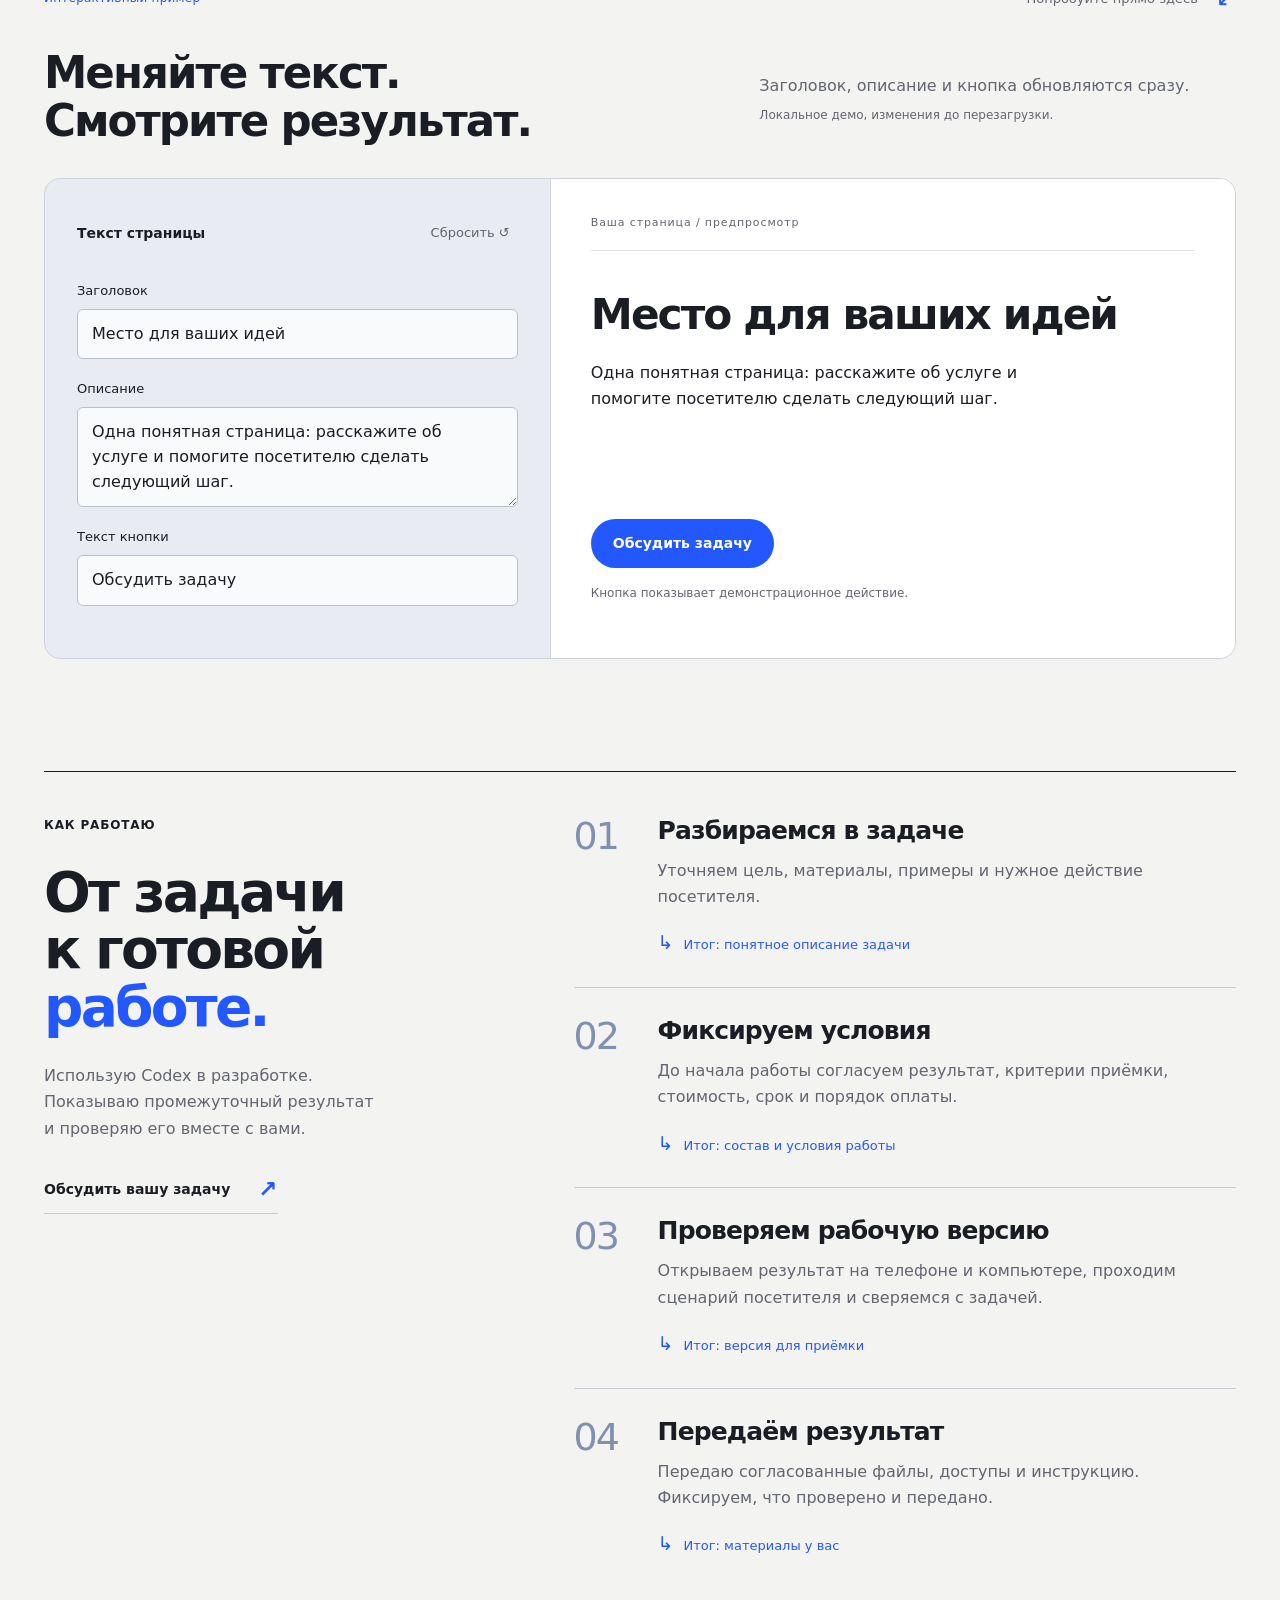
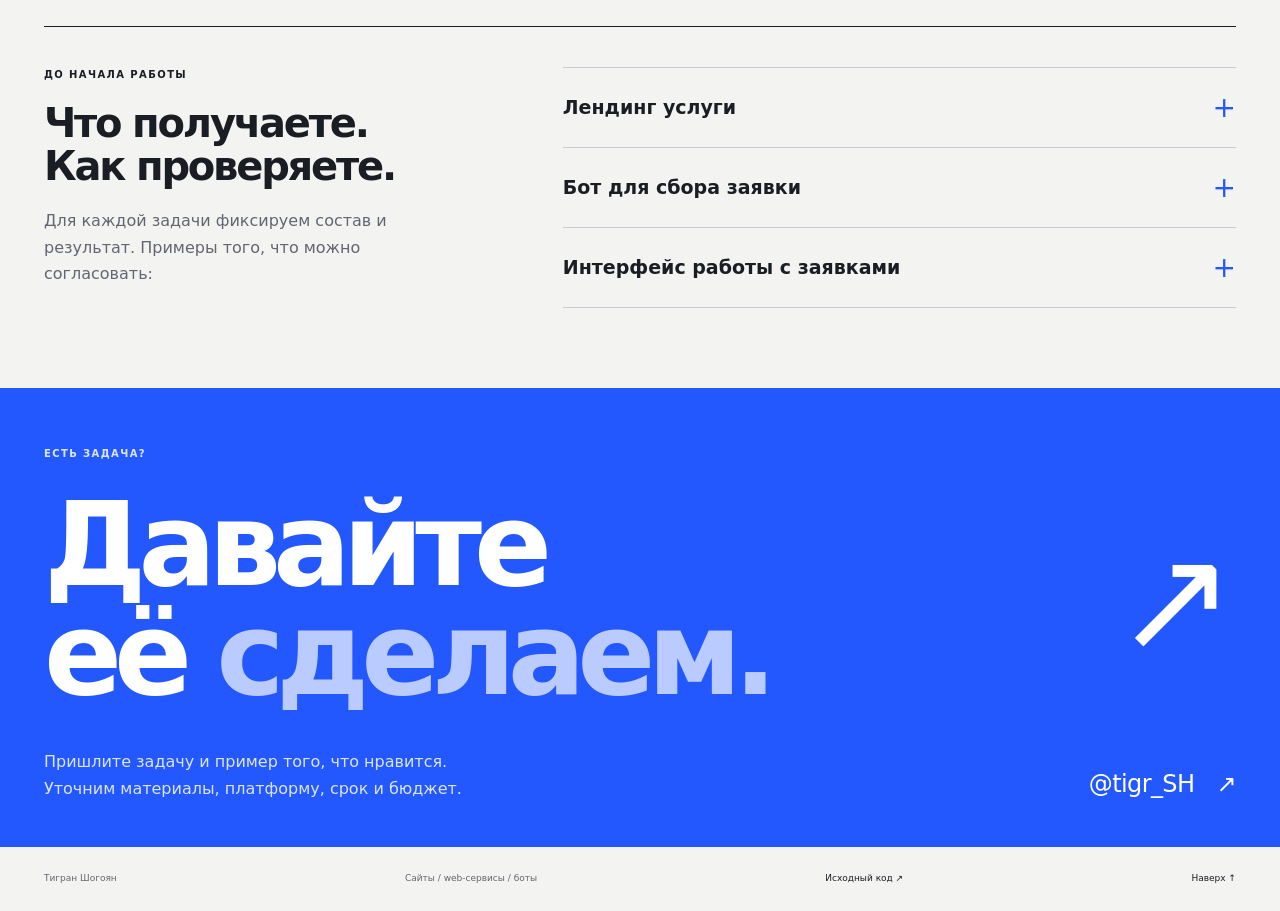
==== commit d8c67644: "Add original MemoBook website with live portfolio preview" ====
--- a/index.html
+++ b/index.html
@@ -4,7 +4,7 @@
 <meta charset="utf-8"><meta name="viewport" content="width=device-width, initial-scale=1"><meta name="theme-color" content="#1b1d24">
 <meta name="description" content="Тигран Шогоян — сайты, web-сервисы и Telegram-боты. Пять работающих демонстраций: кабинет заявок, запись, лендинг, бриф-бот и регистрация.">
 <title>Тигран Шогоян — сайты, web-сервисы, боты</title>
-<link rel="stylesheet" href="styles.css"><link rel="stylesheet" href="blocks.css?v=materials-1"><script src="app.js" defer></script>
+<link rel="stylesheet" href="styles.css"><link rel="stylesheet" href="blocks.css?v=memobook-site-1"><script src="app.js" defer></script>
 </head>
 <body class="portfolio-page">
 <a class="skip-link" href="#main">Перейти к содержимому</a>
@@ -21,12 +21,16 @@
 <div class="case-pair pair-bots"><article class="case case-leadbot" id="leadbot-case" tabindex="-1"><div class="case-stage leadbot-stage"><div class="stage-caption"><span>LEADBOT / БОТ-СЦЕНАРИЙ</span><span aria-hidden="true">↗</span></div><div class="case-screen" aria-hidden="true" inert><iframe src="leadbot.html" title="Предпросмотр интерфейса LeadBot" tabindex="-1" loading="lazy"></iframe></div></div><div class="case-copy"><span class="case-index">04 / БОТ-СЦЕНАРИЙ</span><h3>LeadBot</h3><p>Для первого обращения: уточнить задачу и доступные материалы перед обсуждением. Диалог превращает ответы в короткий бриф.</p><div class="case-try"><span>Попробуйте</span><p>Пройдите три шага, скопируйте бриф и начните диалог заново.</p></div><div class="case-bottom"><span class="case-status">Браузерное демо + код Telegram</span><a class="case-open" href="leadbot.html">Открыть <span aria-hidden="true">↗</span></a></div></div></article><article class="case case-eventbot" id="eventbot-case" tabindex="-1"><div class="case-stage eventbot-stage"><div class="stage-caption"><span>EVENTBOT / БОТ-СЦЕНАРИЙ</span><span aria-hidden="true">↗</span></div><div class="case-screen" aria-hidden="true" inert><iframe src="eventbot.html" title="Предпросмотр интерфейса EventBot" tabindex="-1" loading="lazy"></iframe></div></div><div class="case-copy"><span class="case-index">05 / БОТ-СЦЕНАРИЙ</span><h3>EventBot</h3><p>Для мероприятия: собрать предпочтения участника по формату и программе. Сценарий меняет сессии по выбору и готовит сводку участия.</p><div class="case-try"><span>Попробуйте</span><p>Выберите формат и сессию, вернитесь на шаг назад — ответы сохранятся. Получите сводку участия.</p></div><div class="case-bottom"><span class="case-status">Браузерное демо + код Telegram</span><a class="case-open" href="eventbot.html">Открыть <span aria-hidden="true">↗</span></a></div></div></article></div>
 </section>
 <section class="archive wrap" id="materials" aria-labelledby="archive-title">
-<div class="archive-heading"><div><p class="eyebrow">Ещё из собственных проектов</p><h2 id="archive-title">Другие материалы.</h2></div><p class="archive-intro">Дизайн сайта и схема обработки данных.<br>У каждого материала — свой способ просмотра.</p></div>
-<article class="archive-project material-memo">
-  <div class="material-heading"><h3>MemoBook</h3><span class="material-format">Изображение</span></div>
-  <a class="memo-thumbnail" href="MemoBook-example.png" target="_blank" rel="noopener noreferrer" aria-label="Открыть изображение сайта MemoBook в новой вкладке"><img src="MemoBook-example.png" width="732" height="716" loading="lazy" alt="Скриншот собственного сайта MemoBook: оформление страницы и карточки возможностей"></a>
-  <div class="material-copy"><p>Сайт о приложении для заметок. Здесь можно рассмотреть оформление страницы, типографику и карточки возможностей.</p><p class="material-note">Скриншот собственного проекта. Приложение на этой странице не запускается.</p><a class="material-open" href="MemoBook-example.png" target="_blank" rel="noopener noreferrer">Открыть изображение <span aria-hidden="true">↗</span></a></div>
-</article>
+<div class="archive-heading"><div><p class="eyebrow">Ещё из собственных проектов</p><h2 id="archive-title">Другие материалы.</h2></div><p class="archive-intro">Сайт приложения и схема обработки данных. Откройте MemoBook или познакомьтесь с устройством LeadHunter.</p></div>
+      <article class="archive-project material-memo">
+        <div class="material-heading"><h3>MemoBook</h3><span class="material-format">Сайт приложения</span></div>
+        <div class="memo-site-preview"><iframe src="memobook.html" title="Сайт MemoBook — живой предпросмотр" loading="lazy"></iframe></div>
+        <div class="material-copy">
+          <p>Сайт Android-приложения для заметок: интерактивный список дел, галерея экранов и ответы на вопросы.</p>
+          <p class="material-note">В окне выше — настоящий сайт. Его можно прокрутить и попробовать список дел. Для удобного просмотра откройте страницу целиком.</p>
+          <a class="material-open" href="memobook.html" target="_blank" rel="noopener">Открыть сайт <span aria-hidden="true">↗</span></a>
+        </div>
+      </article>
 <article class="archive-project material-hunter">
   <div class="material-heading"><h3>LeadHunter</h3><span class="material-format">Схема проекта</span></div>
   <div class="hunter-explainer"><p class="scheme-heading">От открытых данных к таблице</p><ol class="hunter-steps"><li><span aria-hidden="true">01</span><div><h4>Открытые источники</h4><p>Исходные сведения для дальнейшей обработки.</p></div></li><li><span aria-hidden="true">02</span><div><h4>Подготовка данных</h4><p>Приведение сведений к структуре таблицы.</p></div></li><li><span aria-hidden="true">03</span><div><h4>Файл CSV</h4><p>Таблица для просмотра и дальнейшей работы, например в Excel.</p></div></li></ol></div>
--- a/blocks.css
+++ b/blocks.css
@@ -1,79 +1,82 @@
-/* Editor and working process: scoped so standalone demos retain their design. */
-/* Additional materials: complete image and an explicitly non-interactive diagram. */
-.portfolio-page .archive{grid-template-columns:minmax(0,1fr) minmax(0,1fr);gap:36px;padding:44px 0 56px}
-.portfolio-page .archive-heading{grid-column:1/-1;display:flex;justify-content:space-between;align-items:end;gap:32px;margin-bottom:4px}
-.portfolio-page .archive-heading .eyebrow{font-size:11px;max-width:none;margin:0 0 18px}
-.portfolio-page .archive-heading h2{font-size:clamp(32px,3.5vw,46px);margin:0;line-height:1.1}
-.archive-intro{font-size:15px;line-height:1.65;color:var(--muted);margin:0;max-width:370px}
-.portfolio-page .archive-project{display:flex;flex-direction:column;align-items:stretch;min-width:0;gap:0;padding:28px;border:1px solid #d1d5dd;border-radius:12px;background:#f8f9fb}
-.material-heading{display:flex;justify-content:space-between;align-items:center;gap:18px;margin-bottom:24px}
-.portfolio-page .material-heading h3{font-size:32px;line-height:1.1;margin:0;letter-spacing:-.04em}
-.material-format{font-size:12px;line-height:1.4;color:var(--muted);text-align:right}
-.portfolio-page .memo-thumbnail{display:flex;align-items:center;justify-content:center;aspect-ratio:1.4;background:#eeefe9;border:1px solid #e0e2dd;border-radius:6px;overflow:hidden}
-.portfolio-page .memo-thumbnail img{width:100%;height:100%;object-fit:contain;object-position:center}
-.portfolio-page .memo-thumbnail:hover{border-color:var(--blue)}
-.material-copy{display:flex;flex:1;flex-direction:column;padding-top:24px}
-.portfolio-page .material-copy>p{font-size:16px;line-height:1.65;margin:0 0 16px}
-.portfolio-page .material-copy .material-note{font-size:13px;line-height:1.6;color:var(--muted);margin-bottom:24px}
-.material-open{display:inline-flex;align-items:center;justify-content:space-between;gap:22px;align-self:flex-start;min-height:48px;padding:12px 18px;border-radius:6px;background:var(--ink);color:#fff;font-size:14px;font-weight:600;margin-top:auto}
-.material-open>span{font-size:20px;line-height:1}
-.material-open:hover{background:var(--blue)}
-.hunter-explainer{background:#e9edf5;border:1px solid #d7deea;border-radius:6px;padding:22px 24px}
-.portfolio-page .hunter-explainer .scheme-heading{font-size:13px;font-weight:600;color:var(--ink);margin:0 0 20px}
-.hunter-steps{list-style:none;padding:0;margin:0}
-.hunter-steps li{display:grid;grid-template-columns:28px minmax(0,1fr);gap:18px;border-top:1px solid #cbd3e1;padding:18px 0}
-.hunter-steps li:last-child{padding-bottom:0}
-.hunter-steps li>span{font-size:12px;font-variant-numeric:tabular-nums;color:var(--blue);padding-top:3px}
-.hunter-steps h4{font-size:17px;line-height:1.3;font-weight:600;margin:0 0 7px;letter-spacing:-.015em}
-.portfolio-page .hunter-steps p{font-size:14px;line-height:1.6;margin:0;color:var(--muted)}
-.material-status{font-size:12px;color:var(--muted);margin-top:auto;padding:15px 0;border-top:1px solid #d1d5dd}
-@media(max-width:1000px){.portfolio-page .archive{grid-template-columns:minmax(0,1fr);gap:24px}.portfolio-page .archive-heading{display:block}.archive-intro{margin-top:20px;max-width:none}.portfolio-page .archive-project{display:grid;grid-template-columns:minmax(0,1fr) minmax(0,1fr);gap:0 26px;padding:24px}.material-heading{grid-column:1/-1}.material-copy{padding:0}.portfolio-page .memo-thumbnail{aspect-ratio:1/1;align-self:start}.hunter-explainer{padding:20px}.hunter-steps li{gap:12px}}
-@media(max-width:650px){.portfolio-page .archive{padding:32px 0 40px}.portfolio-page .archive-project{display:flex;padding:20px}.portfolio-page .archive-heading h2{font-size:34px}.archive-intro{font-size:15px}.material-heading{margin-bottom:20px}.portfolio-page .material-heading h3{font-size:30px}.material-format{font-size:11px}.portfolio-page .memo-thumbnail{aspect-ratio:1/1}.material-copy{padding-top:22px}.portfolio-page .material-copy>p{font-size:16px}.hunter-explainer{padding:20px 18px}.hunter-steps h4{font-size:17px}.material-open{align-self:stretch}.portfolio-page .archive-heading .eyebrow{font-size:10px}}
-.portfolio-page .editor-layout,.portfolio-page .editor-intro,.portfolio-page .editor-workspace,.portfolio-page .editor-controls,.portfolio-page .editor-preview,.step-body{min-width:0}
-.portfolio-page .editor-section{padding:56px 0 72px}
-.portfolio-page .editor-lab{border:0}
-.lab-heading{display:flex;justify-content:space-between;align-items:center;gap:20px;border-top:1px solid var(--ink);padding:22px 0;color:var(--muted);font-size:13px}
-.lab-heading .lab-number{font-size:12px;color:var(--blue);letter-spacing:.02em}
-.lab-heading>span:last-child{display:flex;gap:18px;align-items:center}
-.lab-heading>span:last-child>span{font-size:24px;color:var(--blue)}
-.portfolio-page .editor-layout{display:block;padding:12px 0 0}
-.portfolio-page .editor-intro{display:grid;grid-template-columns:1.1fr .8fr;gap:0 60px;align-items:center;margin-bottom:32px}
-.portfolio-page .editor-intro h2{grid-row:1/3;font-size:clamp(32px,3.4vw,48px);line-height:1.1;letter-spacing:-.045em;margin:0;text-wrap:balance}
-.portfolio-page .editor-intro>p{font-size:16px;line-height:1.6;margin:0;align-self:end}
-.portfolio-page .editor-limitation{font-size:12px;margin-top:8px;align-self:start}
-.portfolio-page .editor-workspace{grid-template-columns:.85fr 1.15fr;gap:0;padding:0;background:#e8ebf1;border:1px solid #cdd2dd;border-radius:16px;overflow:hidden}
-.portfolio-page .editor-controls{background:transparent;color:var(--ink);padding:32px;border-radius:0;border-right:1px solid #cdd2dd}
-.portfolio-page .editor-toolbar{font-size:14px;margin-bottom:26px;gap:16px}
-.portfolio-page .quiet-button{min-height:44px;padding:8px;font-size:13px;color:var(--muted);text-decoration:none;border-radius:6px}
-.portfolio-page .quiet-button:hover{background:#dce2ec;color:var(--ink)}
-.portfolio-page .editor-controls label{font-size:13px;font-weight:500;margin-bottom:20px}
-.portfolio-page .editor-controls input,.portfolio-page .editor-controls textarea{font-size:16px;font-weight:400;line-height:1.55;padding:12px 14px;margin-top:8px;border:1px solid #b8c0ce;border-radius:6px;background:#f9fafc;color:var(--ink);caret-color:var(--blue)}
-.portfolio-page .editor-controls input:hover,.portfolio-page .editor-controls textarea:hover{border-color:#76859d}
-.portfolio-page .editor-controls input:focus-visible,.portfolio-page .editor-controls textarea:focus-visible{outline-offset:2px}
-.portfolio-page .editor-preview{padding:36px 40px;background:#fff;border-radius:0;min-height:440px;justify-content:center}
-.portfolio-page .preview-label{display:block;width:100%;font-size:11px;line-height:1.5;letter-spacing:.08em;border-bottom:1px solid #e0e3e9;padding-bottom:18px;margin-bottom:40px;color:var(--muted)}
-.portfolio-page .editor-preview h3{font-size:clamp(30px,3.3vw,46px);line-height:1.12;letter-spacing:-.045em;max-width:540px;margin-bottom:22px;text-wrap:balance}
-.portfolio-page .editor-preview>p{font-size:16px;line-height:1.65;max-width:460px;margin-bottom:26px}
-.portfolio-page .editor-preview .button{font-size:14px;min-height:48px;margin-top:auto;padding:14px 22px;max-width:100%;text-align:left}
-.portfolio-page .editor-preview .preview-note{font-size:12px!important;line-height:1.6;margin:16px 0 0;min-height:38px}
-.portfolio-page .approach{padding:40px 0 80px}
-.process-layout{display:grid;grid-template-columns:.8fr 1.2fr;gap:88px;align-items:start;border-top:1px solid var(--ink);padding-top:44px}
-.portfolio-page .approach-header{display:block}
-.portfolio-page .approach-header>.eyebrow{font-size:12px;margin:0 0 30px;letter-spacing:.07em}
-.portfolio-page .approach-header h2{font-size:clamp(38px,4.3vw,60px);line-height:1.05;margin-bottom:26px;letter-spacing:-.05em}
-.portfolio-page .approach-header>p:not(.eyebrow){font-size:16px;line-height:1.65;color:var(--muted);max-width:340px;margin:0 0 24px}
-.process-contact{display:inline-flex;gap:28px;align-items:center;min-height:48px;font-size:14px;font-weight:600;border-bottom:1px solid var(--line)}
-.process-contact>span{font-size:23px;color:var(--blue)}
-.process-contact:hover{color:var(--blue);border-color:var(--blue)}
-.portfolio-page .process{display:block;margin:0;padding:0;list-style:none}
-.portfolio-page .process li{display:grid;grid-template-columns:60px minmax(0,1fr);gap:24px;padding:28px 0 30px;border-top:1px solid var(--line)}
-.portfolio-page .process li:first-child{padding-top:0;border-top:0}
-.portfolio-page .step-number{font-size:38px;line-height:1.1;font-weight:400;letter-spacing:-.05em;font-variant-numeric:tabular-nums;color:#8090b0;margin:0}
-.portfolio-page .process h3{font-size:25px;line-height:1.2;letter-spacing:-.035em;margin:0 0 12px;text-wrap:balance}
-.portfolio-page .process p{font-size:16px;line-height:1.65;max-width:520px;margin:0}
-.step-result{display:flex;gap:10px;align-items:baseline;font-size:13px;line-height:1.5;color:var(--blue);margin-top:18px}
-.step-result>span{font-size:19px}
-.portfolio-page .delivery-proof{margin-top:38px}
-@media(max-width:1050px){.portfolio-page .editor-intro{display:block}.portfolio-page .editor-intro h2{margin-bottom:20px}.portfolio-page .editor-intro>p{max-width:560px}.portfolio-page .editor-workspace{grid-template-columns:minmax(0,1fr)}.portfolio-page .editor-controls{border-right:0;border-bottom:1px solid #cdd2dd}.portfolio-page .editor-controls textarea{min-height:150px}.portfolio-page .editor-preview{min-height:0;gap:0}.portfolio-page .editor-preview .button{margin-top:12px}.portfolio-page .editor-preview h3{font-size:clamp(30px,4.4vw,42px)}}
-@media(max-width:900px){.process-layout{gap:40px;grid-template-columns:.75fr 1.25fr}.portfolio-page .process li{grid-template-columns:40px minmax(0,1fr);gap:18px}.portfolio-page .step-number{font-size:30px}.portfolio-page .process h3{font-size:23px}.portfolio-page .editor-controls{padding:24px}.portfolio-page .editor-preview{padding:28px}.portfolio-page .editor-intro{gap:24px}}
-@media(max-width:600px){.portfolio-page .editor-section{padding:32px 0 44px}.lab-heading{font-size:11px;gap:14px;padding:18px 0}.lab-heading .lab-number{font-size:11px}.lab-heading>span:last-child{gap:10px}.portfolio-page .editor-intro{display:block;margin:10px 0 26px}.portfolio-page .editor-intro h2{font-size:34px;line-height:1.12;margin-bottom:18px}.portfolio-page .editor-intro>p{font-size:16px}.portfolio-page .editor-limitation{font-size:12px;margin-top:9px}.portfolio-page .editor-workspace{grid-template-columns:1fr;border-radius:12px}.portfolio-page .editor-controls{padding:20px;border-right:0;border-bottom:1px solid #cdd2dd}.portfolio-page .editor-toolbar{font-size:14px;margin-bottom:14px}.portfolio-page .editor-controls label{font-size:13px}.portfolio-page .editor-controls input,.portfolio-page .editor-controls textarea{font-size:16px}.portfolio-page .editor-preview{padding:26px 22px;min-height:340px}.portfolio-page .preview-label{font-size:10px;margin-bottom:26px}.portfolio-page .editor-preview h3{font-size:34px}.portfolio-page .editor-preview>p{font-size:16px}.portfolio-page .approach{padding:16px 0 44px}.process-layout{display:block;padding-top:30px}.portfolio-page .approach-header>.eyebrow{margin-bottom:22px}.portfolio-page .approach-header h2{font-size:44px;margin-bottom:24px}.portfolio-page .approach-header>p:not(.eyebrow){font-size:16px;max-width:none}.process-contact{margin-bottom:34px}.portfolio-page .process li,.portfolio-page .process li:first-child{padding:25px 0;border-top:1px solid var(--line);grid-template-columns:36px minmax(0,1fr);gap:18px}.portfolio-page .step-number{font-size:28px}.portfolio-page .process h3{font-size:23px}.portfolio-page .process p{font-size:16px}.step-result{font-size:13px;margin-top:14px}.portfolio-page .delivery-proof{margin-top:24px}}
+/* Editor and working process: scoped so standalone demos retain their design. */
+/* Additional materials: complete image and an explicitly non-interactive diagram. */
+.portfolio-page .archive{grid-template-columns:minmax(0,1fr) minmax(0,1fr);gap:36px;padding:44px 0 56px}
+.portfolio-page .archive-heading{grid-column:1/-1;display:flex;justify-content:space-between;align-items:end;gap:32px;margin-bottom:4px}
+.portfolio-page .archive-heading .eyebrow{font-size:11px;max-width:none;margin:0 0 18px}
+.portfolio-page .archive-heading h2{font-size:clamp(32px,3.5vw,46px);margin:0;line-height:1.1}
+.archive-intro{font-size:15px;line-height:1.65;color:var(--muted);margin:0;max-width:370px}
+.portfolio-page .archive-project{display:flex;flex-direction:column;align-items:stretch;min-width:0;gap:0;padding:28px;border:1px solid #d1d5dd;border-radius:12px;background:#f8f9fb}
+.material-heading{display:flex;justify-content:space-between;align-items:center;gap:18px;margin-bottom:24px}
+.portfolio-page .material-heading h3{font-size:32px;line-height:1.1;margin:0;letter-spacing:-.04em}
+.material-format{font-size:12px;line-height:1.4;color:var(--muted);text-align:right}
+.portfolio-page .memo-thumbnail{display:flex;align-items:center;justify-content:center;aspect-ratio:1.4;background:#eeefe9;border:1px solid #e0e2dd;border-radius:6px;overflow:hidden}
+.portfolio-page .memo-thumbnail img{width:100%;height:100%;object-fit:contain;object-position:center}
+.portfolio-page .memo-thumbnail:hover{border-color:var(--blue)}
+.material-copy{display:flex;flex:1;flex-direction:column;padding-top:24px}
+.portfolio-page .material-copy>p{font-size:16px;line-height:1.65;margin:0 0 16px}
+.portfolio-page .material-copy .material-note{font-size:13px;line-height:1.6;color:var(--muted);margin-bottom:24px}
+.material-open{display:inline-flex;align-items:center;justify-content:space-between;gap:22px;align-self:flex-start;min-height:48px;padding:12px 18px;border-radius:6px;background:var(--ink);color:#fff;font-size:14px;font-weight:600;margin-top:auto}
+.material-open>span{font-size:20px;line-height:1}
+.material-open:hover{background:var(--blue)}
+.hunter-explainer{background:#e9edf5;border:1px solid #d7deea;border-radius:6px;padding:22px 24px}
+.portfolio-page .hunter-explainer .scheme-heading{font-size:13px;font-weight:600;color:var(--ink);margin:0 0 20px}
+.hunter-steps{list-style:none;padding:0;margin:0}
+.hunter-steps li{display:grid;grid-template-columns:28px minmax(0,1fr);gap:18px;border-top:1px solid #cbd3e1;padding:18px 0}
+.hunter-steps li:last-child{padding-bottom:0}
+.hunter-steps li>span{font-size:12px;font-variant-numeric:tabular-nums;color:var(--blue);padding-top:3px}
+.hunter-steps h4{font-size:17px;line-height:1.3;font-weight:600;margin:0 0 7px;letter-spacing:-.015em}
+.portfolio-page .hunter-steps p{font-size:14px;line-height:1.6;margin:0;color:var(--muted)}
+.material-status{font-size:12px;color:var(--muted);margin-top:auto;padding:15px 0;border-top:1px solid #d1d5dd}
+@media(max-width:1000px){.portfolio-page .archive{grid-template-columns:minmax(0,1fr);gap:24px}.portfolio-page .archive-heading{display:block}.archive-intro{margin-top:20px;max-width:none}.portfolio-page .archive-project{display:grid;grid-template-columns:minmax(0,1fr) minmax(0,1fr);gap:0 26px;padding:24px}.material-heading{grid-column:1/-1}.material-copy{padding:0}.portfolio-page .memo-thumbnail{aspect-ratio:1/1;align-self:start}.hunter-explainer{padding:20px}.hunter-steps li{gap:12px}}
+@media(max-width:650px){.portfolio-page .archive{padding:32px 0 40px}.portfolio-page .archive-project{display:flex;padding:20px}.portfolio-page .archive-heading h2{font-size:34px}.archive-intro{font-size:15px}.material-heading{margin-bottom:20px}.portfolio-page .material-heading h3{font-size:30px}.material-format{font-size:11px}.portfolio-page .memo-thumbnail{aspect-ratio:1/1}.material-copy{padding-top:22px}.portfolio-page .material-copy>p{font-size:16px}.hunter-explainer{padding:20px 18px}.hunter-steps h4{font-size:17px}.material-open{align-self:stretch}.portfolio-page .archive-heading .eyebrow{font-size:10px}}
+.portfolio-page .editor-layout,.portfolio-page .editor-intro,.portfolio-page .editor-workspace,.portfolio-page .editor-controls,.portfolio-page .editor-preview,.step-body{min-width:0}
+.portfolio-page .editor-section{padding:56px 0 72px}
+.portfolio-page .editor-lab{border:0}
+.lab-heading{display:flex;justify-content:space-between;align-items:center;gap:20px;border-top:1px solid var(--ink);padding:22px 0;color:var(--muted);font-size:13px}
+.lab-heading .lab-number{font-size:12px;color:var(--blue);letter-spacing:.02em}
+.lab-heading>span:last-child{display:flex;gap:18px;align-items:center}
+.lab-heading>span:last-child>span{font-size:24px;color:var(--blue)}
+.portfolio-page .editor-layout{display:block;padding:12px 0 0}
+.portfolio-page .editor-intro{display:grid;grid-template-columns:1.1fr .8fr;gap:0 60px;align-items:center;margin-bottom:32px}
+.portfolio-page .editor-intro h2{grid-row:1/3;font-size:clamp(32px,3.4vw,48px);line-height:1.1;letter-spacing:-.045em;margin:0;text-wrap:balance}
+.portfolio-page .editor-intro>p{font-size:16px;line-height:1.6;margin:0;align-self:end}
+.portfolio-page .editor-limitation{font-size:12px;margin-top:8px;align-self:start}
+.portfolio-page .editor-workspace{grid-template-columns:.85fr 1.15fr;gap:0;padding:0;background:#e8ebf1;border:1px solid #cdd2dd;border-radius:16px;overflow:hidden}
+.portfolio-page .editor-controls{background:transparent;color:var(--ink);padding:32px;border-radius:0;border-right:1px solid #cdd2dd}
+.portfolio-page .editor-toolbar{font-size:14px;margin-bottom:26px;gap:16px}
+.portfolio-page .quiet-button{min-height:44px;padding:8px;font-size:13px;color:var(--muted);text-decoration:none;border-radius:6px}
+.portfolio-page .quiet-button:hover{background:#dce2ec;color:var(--ink)}
+.portfolio-page .editor-controls label{font-size:13px;font-weight:500;margin-bottom:20px}
+.portfolio-page .editor-controls input,.portfolio-page .editor-controls textarea{font-size:16px;font-weight:400;line-height:1.55;padding:12px 14px;margin-top:8px;border:1px solid #b8c0ce;border-radius:6px;background:#f9fafc;color:var(--ink);caret-color:var(--blue)}
+.portfolio-page .editor-controls input:hover,.portfolio-page .editor-controls textarea:hover{border-color:#76859d}
+.portfolio-page .editor-controls input:focus-visible,.portfolio-page .editor-controls textarea:focus-visible{outline-offset:2px}
+.portfolio-page .editor-preview{padding:36px 40px;background:#fff;border-radius:0;min-height:440px;justify-content:center}
+.portfolio-page .preview-label{display:block;width:100%;font-size:11px;line-height:1.5;letter-spacing:.08em;border-bottom:1px solid #e0e3e9;padding-bottom:18px;margin-bottom:40px;color:var(--muted)}
+.portfolio-page .editor-preview h3{font-size:clamp(30px,3.3vw,46px);line-height:1.12;letter-spacing:-.045em;max-width:540px;margin-bottom:22px;text-wrap:balance}
+.portfolio-page .editor-preview>p{font-size:16px;line-height:1.65;max-width:460px;margin-bottom:26px}
+.portfolio-page .editor-preview .button{font-size:14px;min-height:48px;margin-top:auto;padding:14px 22px;max-width:100%;text-align:left}
+.portfolio-page .editor-preview .preview-note{font-size:12px!important;line-height:1.6;margin:16px 0 0;min-height:38px}
+.portfolio-page .approach{padding:40px 0 80px}
+.process-layout{display:grid;grid-template-columns:.8fr 1.2fr;gap:88px;align-items:start;border-top:1px solid var(--ink);padding-top:44px}
+.portfolio-page .approach-header{display:block}
+.portfolio-page .approach-header>.eyebrow{font-size:12px;margin:0 0 30px;letter-spacing:.07em}
+.portfolio-page .approach-header h2{font-size:clamp(38px,4.3vw,60px);line-height:1.05;margin-bottom:26px;letter-spacing:-.05em}
+.portfolio-page .approach-header>p:not(.eyebrow){font-size:16px;line-height:1.65;color:var(--muted);max-width:340px;margin:0 0 24px}
+.process-contact{display:inline-flex;gap:28px;align-items:center;min-height:48px;font-size:14px;font-weight:600;border-bottom:1px solid var(--line)}
+.process-contact>span{font-size:23px;color:var(--blue)}
+.process-contact:hover{color:var(--blue);border-color:var(--blue)}
+.portfolio-page .process{display:block;margin:0;padding:0;list-style:none}
+.portfolio-page .process li{display:grid;grid-template-columns:60px minmax(0,1fr);gap:24px;padding:28px 0 30px;border-top:1px solid var(--line)}
+.portfolio-page .process li:first-child{padding-top:0;border-top:0}
+.portfolio-page .step-number{font-size:38px;line-height:1.1;font-weight:400;letter-spacing:-.05em;font-variant-numeric:tabular-nums;color:#8090b0;margin:0}
+.portfolio-page .process h3{font-size:25px;line-height:1.2;letter-spacing:-.035em;margin:0 0 12px;text-wrap:balance}
+.portfolio-page .process p{font-size:16px;line-height:1.65;max-width:520px;margin:0}
+.step-result{display:flex;gap:10px;align-items:baseline;font-size:13px;line-height:1.5;color:var(--blue);margin-top:18px}
+.step-result>span{font-size:19px}
+.portfolio-page .delivery-proof{margin-top:38px}
+@media(max-width:1050px){.portfolio-page .editor-intro{display:block}.portfolio-page .editor-intro h2{margin-bottom:20px}.portfolio-page .editor-intro>p{max-width:560px}.portfolio-page .editor-workspace{grid-template-columns:minmax(0,1fr)}.portfolio-page .editor-controls{border-right:0;border-bottom:1px solid #cdd2dd}.portfolio-page .editor-controls textarea{min-height:150px}.portfolio-page .editor-preview{min-height:0;gap:0}.portfolio-page .editor-preview .button{margin-top:12px}.portfolio-page .editor-preview h3{font-size:clamp(30px,4.4vw,42px)}}
+@media(max-width:900px){.process-layout{gap:40px;grid-template-columns:.75fr 1.25fr}.portfolio-page .process li{grid-template-columns:40px minmax(0,1fr);gap:18px}.portfolio-page .step-number{font-size:30px}.portfolio-page .process h3{font-size:23px}.portfolio-page .editor-controls{padding:24px}.portfolio-page .editor-preview{padding:28px}.portfolio-page .editor-intro{gap:24px}}
+@media(max-width:600px){.portfolio-page .editor-section{padding:32px 0 44px}.lab-heading{font-size:11px;gap:14px;padding:18px 0}.lab-heading .lab-number{font-size:11px}.lab-heading>span:last-child{gap:10px}.portfolio-page .editor-intro{display:block;margin:10px 0 26px}.portfolio-page .editor-intro h2{font-size:34px;line-height:1.12;margin-bottom:18px}.portfolio-page .editor-intro>p{font-size:16px}.portfolio-page .editor-limitation{font-size:12px;margin-top:9px}.portfolio-page .editor-workspace{grid-template-columns:1fr;border-radius:12px}.portfolio-page .editor-controls{padding:20px;border-right:0;border-bottom:1px solid #cdd2dd}.portfolio-page .editor-toolbar{font-size:14px;margin-bottom:14px}.portfolio-page .editor-controls label{font-size:13px}.portfolio-page .editor-controls input,.portfolio-page .editor-controls textarea{font-size:16px}.portfolio-page .editor-preview{padding:26px 22px;min-height:340px}.portfolio-page .preview-label{font-size:10px;margin-bottom:26px}.portfolio-page .editor-preview h3{font-size:34px}.portfolio-page .editor-preview>p{font-size:16px}.portfolio-page .approach{padding:16px 0 44px}.process-layout{display:block;padding-top:30px}.portfolio-page .approach-header>.eyebrow{margin-bottom:22px}.portfolio-page .approach-header h2{font-size:44px;margin-bottom:24px}.portfolio-page .approach-header>p:not(.eyebrow){font-size:16px;max-width:none}.process-contact{margin-bottom:34px}.portfolio-page .process li,.portfolio-page .process li:first-child{padding:25px 0;border-top:1px solid var(--line);grid-template-columns:36px minmax(0,1fr);gap:18px}.portfolio-page .step-number{font-size:28px}.portfolio-page .process h3{font-size:23px}.portfolio-page .process p{font-size:16px}.step-result{font-size:13px;margin-top:14px}.portfolio-page .delivery-proof{margin-top:24px}}
+
+/* Live MemoBook site preview. */
+.memo-site-preview{min-width:0;height:410px;overflow:hidden;border:1px solid #d1d5dd;border-radius:6px;background:#f6f5ef}.memo-site-preview iframe{display:block;width:100%;height:100%;border:0}@media(max-width:650px){.memo-site-preview{height:380px}}
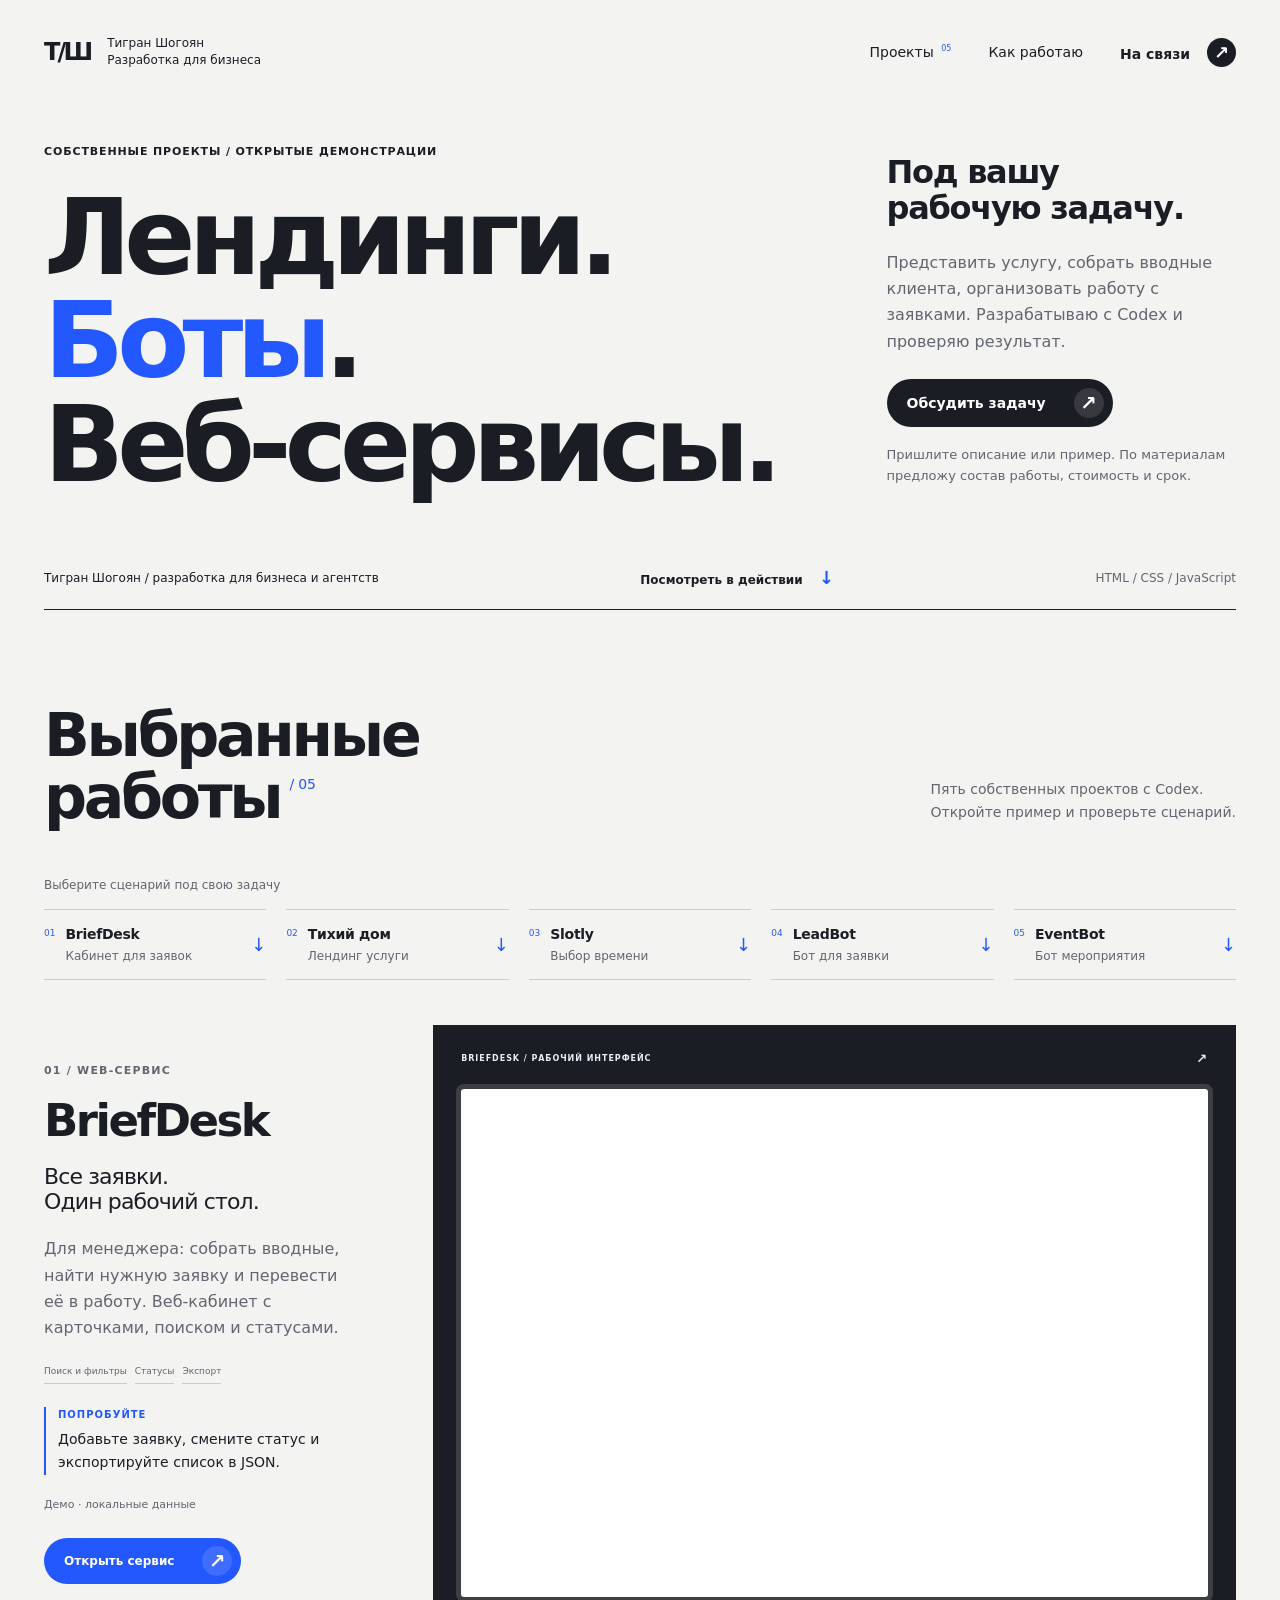
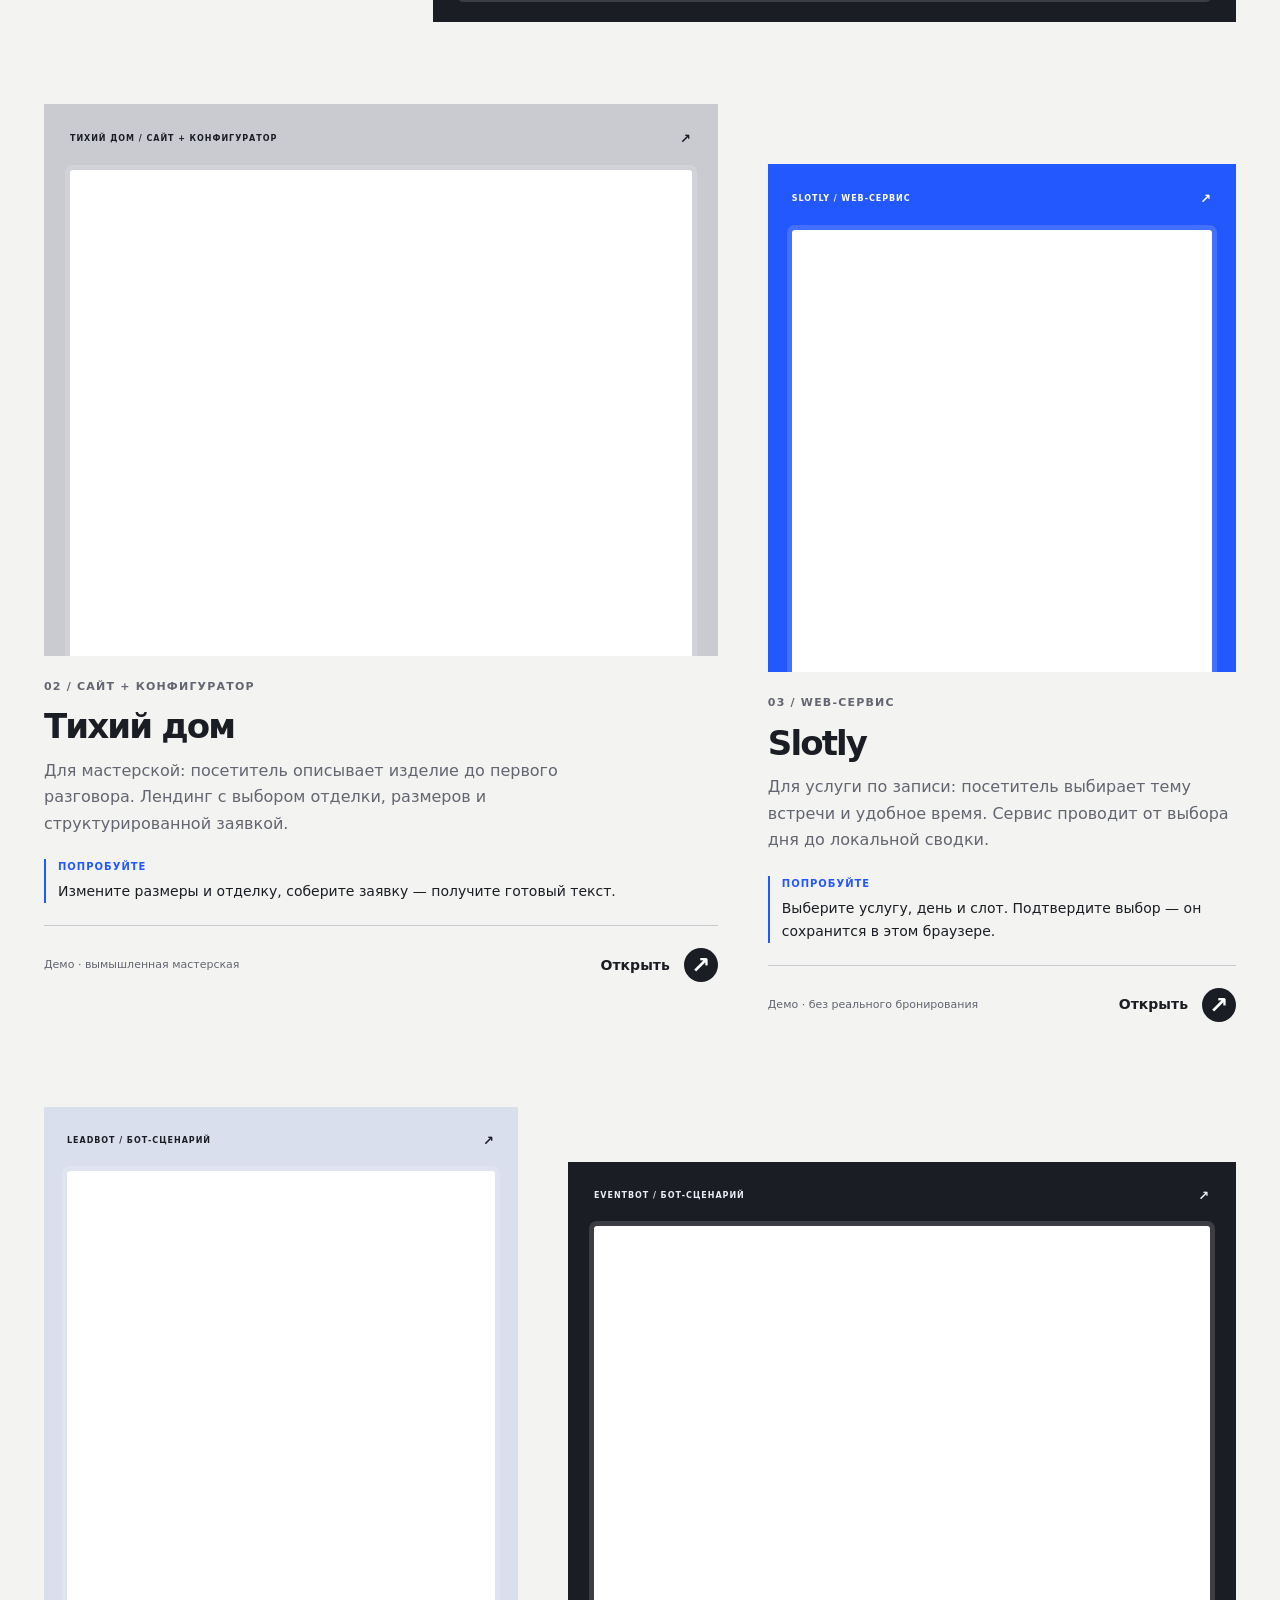
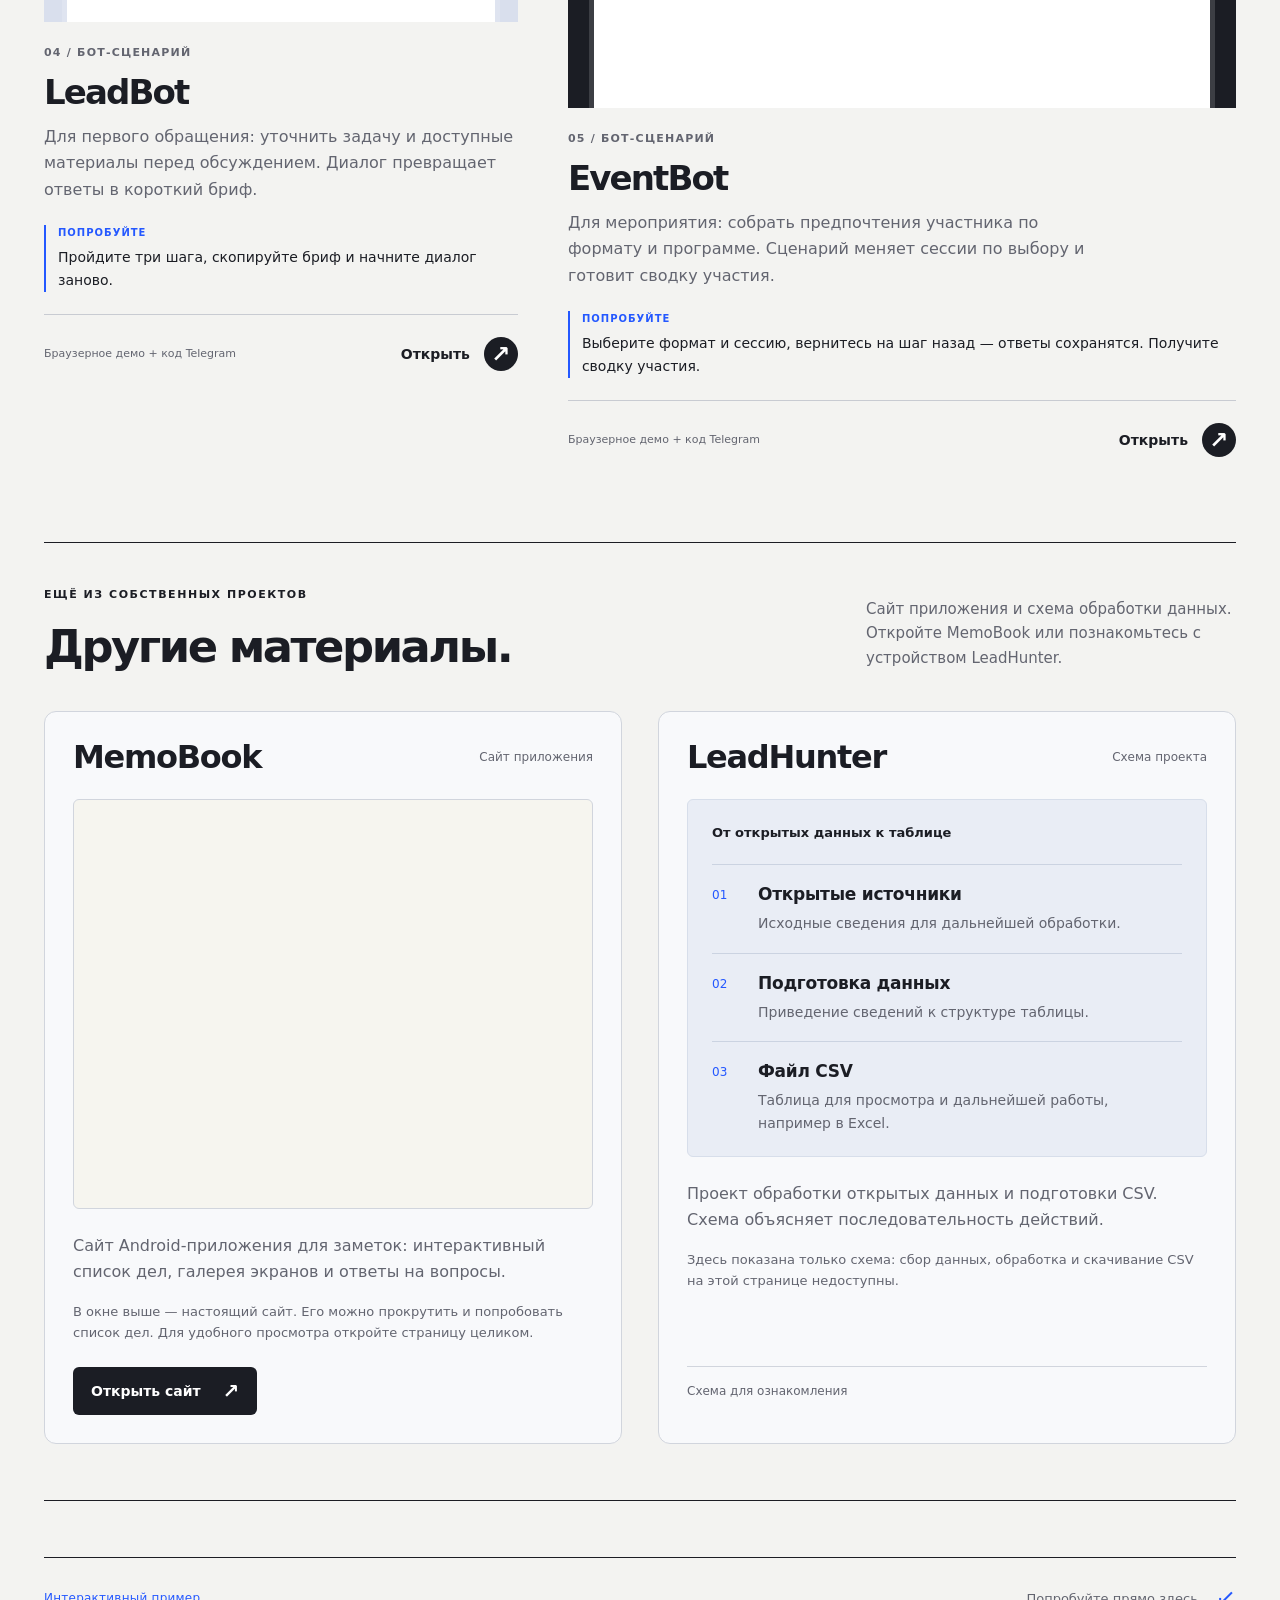
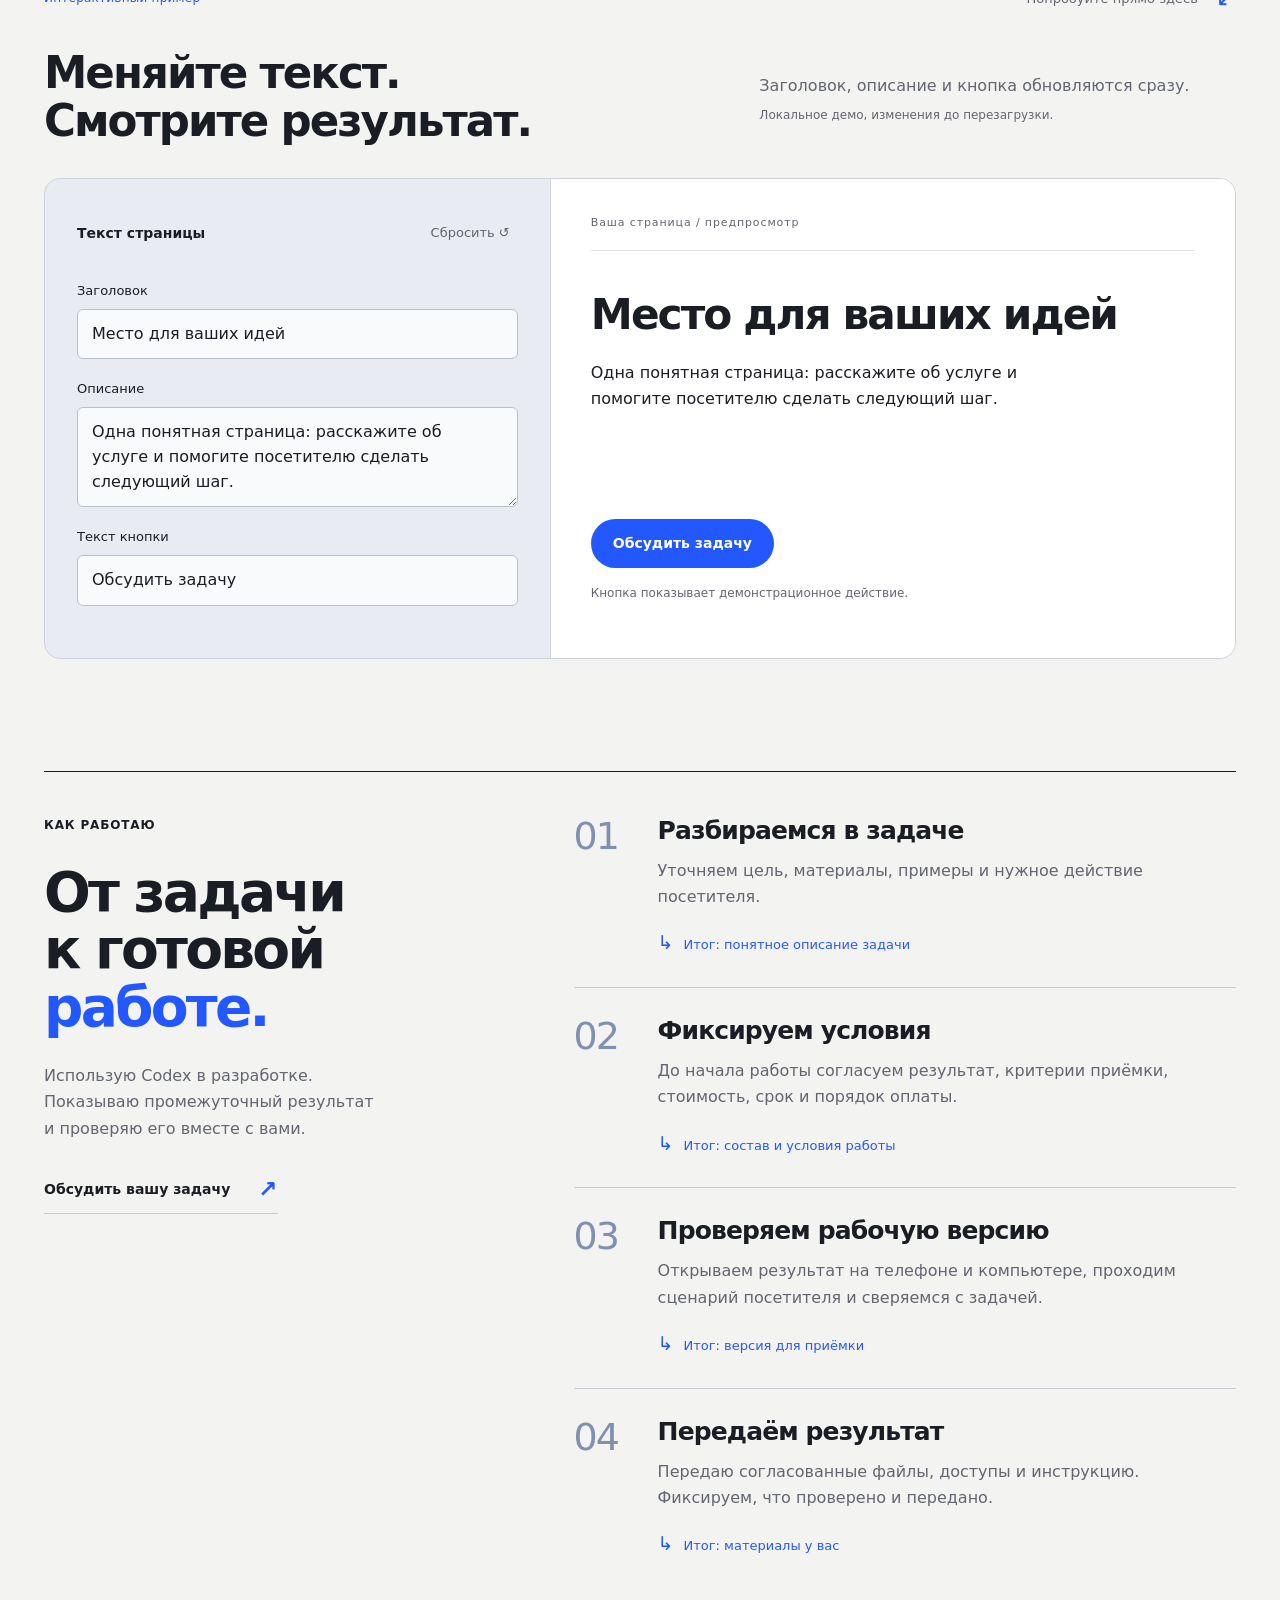
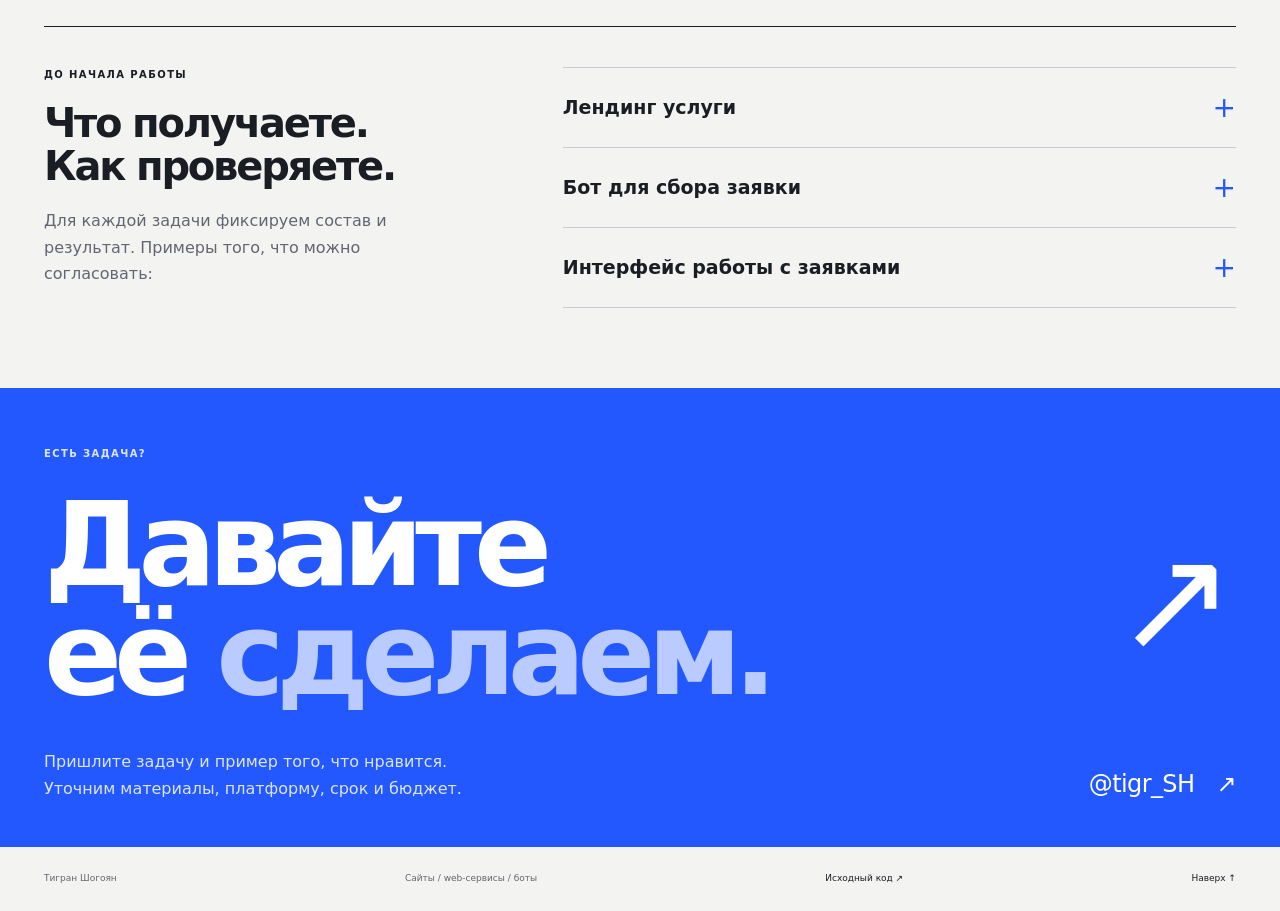
==== commit 5eeb610e: "Harden portfolio CSP and iframe isolation; fix bot input and session safety" ====
--- a/index.html
+++ b/index.html
@@ -1,10 +1,12 @@
 <!doctype html>
 <html lang="ru">
 <head>
-<meta charset="utf-8"><meta name="viewport" content="width=device-width, initial-scale=1"><meta name="theme-color" content="#1b1d24">
+<meta charset="utf-8">
+<meta http-equiv="Content-Security-Policy" content="default-src 'none'; script-src 'self' ; script-src-attr 'none'; style-src 'self' 'unsafe-inline'; img-src 'self' data:; font-src 'self'; frame-src 'self'; connect-src 'none'; object-src 'none'; base-uri 'none'; form-action 'none'">
+<meta name="referrer" content="no-referrer"><meta name="viewport" content="width=device-width, initial-scale=1"><meta name="theme-color" content="#1b1d24">
 <meta name="description" content="Тигран Шогоян — сайты, web-сервисы и Telegram-боты. Пять работающих демонстраций: кабинет заявок, запись, лендинг, бриф-бот и регистрация.">
 <title>Тигран Шогоян — сайты, web-сервисы, боты</title>
-<link rel="stylesheet" href="styles.css"><link rel="stylesheet" href="blocks.css?v=memobook-site-1"><script src="app.js" defer></script>
+<link rel="stylesheet" href="styles.css"><link rel="stylesheet" href="blocks.css?v=memobook-site-1"><script src="app.js?v=security-1" defer></script>
 </head>
 <body class="portfolio-page">
 <a class="skip-link" href="#main">Перейти к содержимому</a>
@@ -16,15 +18,15 @@
   <div class="hero-bottom"><span>Тигран Шогоян / разработка для бизнеса и агентств</span><a href="#projects">Посмотреть в действии <span aria-hidden="true">↓</span></a><span>HTML / CSS / JavaScript</span></div>
 </section>
 <section id="projects" class="projects wrap" aria-labelledby="projects-title"><div class="work-heading"><h2 id="projects-title">Выбранные<br>работы<span> / 05</span></h2><p>Пять собственных проектов с Codex.<br>Откройте пример и проверьте сценарий.</p></div>
-<div class="project-browser"><p class="project-browser-label">Выберите сценарий под свою задачу</p><nav id="project-index" class="project-index" aria-label="Быстрый переход к проекту"><a class="project-jump" href="#desk-case"><span class="jump-number">01</span><span><strong>BriefDesk</strong><small>Кабинет для заявок</small></span><span class="jump-arrow" aria-hidden="true">↓</span></a><a class="project-jump" href="#furniture-case"><span class="jump-number">02</span><span><strong>Тихий дом</strong><small>Лендинг услуги</small></span><span class="jump-arrow" aria-hidden="true">↓</span></a><a class="project-jump" href="#slotly-case"><span class="jump-number">03</span><span><strong>Slotly</strong><small>Выбор времени</small></span><span class="jump-arrow" aria-hidden="true">↓</span></a><a class="project-jump" href="#leadbot-case"><span class="jump-number">04</span><span><strong>LeadBot</strong><small>Бот для заявки</small></span><span class="jump-arrow" aria-hidden="true">↓</span></a><a class="project-jump" href="#eventbot-case"><span class="jump-number">05</span><span><strong>EventBot</strong><small>Бот мероприятия</small></span><span class="jump-arrow" aria-hidden="true">↓</span></a></nav></div><article class="case case-desk" id="desk-case" tabindex="-1"><div class="case-intro"><span class="case-index">01 / WEB-СЕРВИС</span><h3>BriefDesk</h3><p class="case-statement">Все заявки.<br>Один рабочий стол.</p><p>Для менеджера: собрать вводные, найти нужную заявку и перевести её в работу. Веб-кабинет с карточками, поиском и статусами.</p><div class="case-features"><span>Поиск и фильтры</span><span>Статусы</span><span>Экспорт</span></div><div class="case-try"><span>Попробуйте</span><p>Добавьте заявку, смените статус и экспортируйте список в JSON.</p></div><span class="case-status">Демо · локальные данные</span><a class="button button-blue" href="desk.html">Открыть сервис <span aria-hidden="true">↗</span></a></div><div class="case-stage desk-stage"><div class="stage-caption"><span>BRIEFDESK / РАБОЧИЙ ИНТЕРФЕЙС</span><span aria-hidden="true">↗</span></div><div class="case-screen" aria-hidden="true" inert><iframe src="desk.html" title="Предпросмотр интерфейса BriefDesk" tabindex="-1" loading="lazy"></iframe></div></div></article>
-<div class="case-pair pair-web"><article class="case case-furniture" id="furniture-case" tabindex="-1"><div class="case-stage furniture-stage"><div class="stage-caption"><span>ТИХИЙ ДОМ / САЙТ + КОНФИГУРАТОР</span><span aria-hidden="true">↗</span></div><div class="case-screen" aria-hidden="true" inert><iframe src="furniture.html" title="Предпросмотр интерфейса Тихий дом" tabindex="-1" loading="lazy"></iframe></div></div><div class="case-copy"><span class="case-index">02 / САЙТ + КОНФИГУРАТОР</span><h3>Тихий дом</h3><p>Для мастерской: посетитель описывает изделие до первого разговора. Лендинг с выбором отделки, размеров и структурированной заявкой.</p><div class="case-try"><span>Попробуйте</span><p>Измените размеры и отделку, соберите заявку — получите готовый текст.</p></div><div class="case-bottom"><span class="case-status">Демо · вымышленная мастерская</span><a class="case-open" href="furniture.html">Открыть <span aria-hidden="true">↗</span></a></div></div></article><article class="case case-slotly" id="slotly-case" tabindex="-1"><div class="case-stage slotly-stage"><div class="stage-caption"><span>SLOTLY / WEB-СЕРВИС</span><span aria-hidden="true">↗</span></div><div class="case-screen" aria-hidden="true" inert><iframe src="slotly.html" title="Предпросмотр интерфейса Slotly" tabindex="-1" loading="lazy"></iframe></div></div><div class="case-copy"><span class="case-index">03 / WEB-СЕРВИС</span><h3>Slotly</h3><p>Для услуги по записи: посетитель выбирает тему встречи и удобное время. Сервис проводит от выбора дня до локальной сводки.</p><div class="case-try"><span>Попробуйте</span><p>Выберите услугу, день и слот. Подтвердите выбор — он сохранится в этом браузере.</p></div><div class="case-bottom"><span class="case-status">Демо · без реального бронирования</span><a class="case-open" href="slotly.html">Открыть <span aria-hidden="true">↗</span></a></div></div></article></div>
-<div class="case-pair pair-bots"><article class="case case-leadbot" id="leadbot-case" tabindex="-1"><div class="case-stage leadbot-stage"><div class="stage-caption"><span>LEADBOT / БОТ-СЦЕНАРИЙ</span><span aria-hidden="true">↗</span></div><div class="case-screen" aria-hidden="true" inert><iframe src="leadbot.html" title="Предпросмотр интерфейса LeadBot" tabindex="-1" loading="lazy"></iframe></div></div><div class="case-copy"><span class="case-index">04 / БОТ-СЦЕНАРИЙ</span><h3>LeadBot</h3><p>Для первого обращения: уточнить задачу и доступные материалы перед обсуждением. Диалог превращает ответы в короткий бриф.</p><div class="case-try"><span>Попробуйте</span><p>Пройдите три шага, скопируйте бриф и начните диалог заново.</p></div><div class="case-bottom"><span class="case-status">Браузерное демо + код Telegram</span><a class="case-open" href="leadbot.html">Открыть <span aria-hidden="true">↗</span></a></div></div></article><article class="case case-eventbot" id="eventbot-case" tabindex="-1"><div class="case-stage eventbot-stage"><div class="stage-caption"><span>EVENTBOT / БОТ-СЦЕНАРИЙ</span><span aria-hidden="true">↗</span></div><div class="case-screen" aria-hidden="true" inert><iframe src="eventbot.html" title="Предпросмотр интерфейса EventBot" tabindex="-1" loading="lazy"></iframe></div></div><div class="case-copy"><span class="case-index">05 / БОТ-СЦЕНАРИЙ</span><h3>EventBot</h3><p>Для мероприятия: собрать предпочтения участника по формату и программе. Сценарий меняет сессии по выбору и готовит сводку участия.</p><div class="case-try"><span>Попробуйте</span><p>Выберите формат и сессию, вернитесь на шаг назад — ответы сохранятся. Получите сводку участия.</p></div><div class="case-bottom"><span class="case-status">Браузерное демо + код Telegram</span><a class="case-open" href="eventbot.html">Открыть <span aria-hidden="true">↗</span></a></div></div></article></div>
+<div class="project-browser"><p class="project-browser-label">Выберите сценарий под свою задачу</p><nav id="project-index" class="project-index" aria-label="Быстрый переход к проекту"><a class="project-jump" href="#desk-case"><span class="jump-number">01</span><span><strong>BriefDesk</strong><small>Кабинет для заявок</small></span><span class="jump-arrow" aria-hidden="true">↓</span></a><a class="project-jump" href="#furniture-case"><span class="jump-number">02</span><span><strong>Тихий дом</strong><small>Лендинг услуги</small></span><span class="jump-arrow" aria-hidden="true">↓</span></a><a class="project-jump" href="#slotly-case"><span class="jump-number">03</span><span><strong>Slotly</strong><small>Выбор времени</small></span><span class="jump-arrow" aria-hidden="true">↓</span></a><a class="project-jump" href="#leadbot-case"><span class="jump-number">04</span><span><strong>LeadBot</strong><small>Бот для заявки</small></span><span class="jump-arrow" aria-hidden="true">↓</span></a><a class="project-jump" href="#eventbot-case"><span class="jump-number">05</span><span><strong>EventBot</strong><small>Бот мероприятия</small></span><span class="jump-arrow" aria-hidden="true">↓</span></a></nav></div><article class="case case-desk" id="desk-case" tabindex="-1"><div class="case-intro"><span class="case-index">01 / WEB-СЕРВИС</span><h3>BriefDesk</h3><p class="case-statement">Все заявки.<br>Один рабочий стол.</p><p>Для менеджера: собрать вводные, найти нужную заявку и перевести её в работу. Веб-кабинет с карточками, поиском и статусами.</p><div class="case-features"><span>Поиск и фильтры</span><span>Статусы</span><span>Экспорт</span></div><div class="case-try"><span>Попробуйте</span><p>Добавьте заявку, смените статус и экспортируйте список в JSON.</p></div><span class="case-status">Демо · локальные данные</span><a class="button button-blue" href="desk.html">Открыть сервис <span aria-hidden="true">↗</span></a></div><div class="case-stage desk-stage"><div class="stage-caption"><span>BRIEFDESK / РАБОЧИЙ ИНТЕРФЕЙС</span><span aria-hidden="true">↗</span></div><div class="case-screen" aria-hidden="true" inert><iframe sandbox="allow-scripts allow-forms" referrerpolicy="no-referrer"  src="desk.html" title="Предпросмотр интерфейса BriefDesk" tabindex="-1" loading="lazy"></iframe></div></div></article>
+<div class="case-pair pair-web"><article class="case case-furniture" id="furniture-case" tabindex="-1"><div class="case-stage furniture-stage"><div class="stage-caption"><span>ТИХИЙ ДОМ / САЙТ + КОНФИГУРАТОР</span><span aria-hidden="true">↗</span></div><div class="case-screen" aria-hidden="true" inert><iframe sandbox="allow-scripts allow-forms" referrerpolicy="no-referrer"  src="furniture.html" title="Предпросмотр интерфейса Тихий дом" tabindex="-1" loading="lazy"></iframe></div></div><div class="case-copy"><span class="case-index">02 / САЙТ + КОНФИГУРАТОР</span><h3>Тихий дом</h3><p>Для мастерской: посетитель описывает изделие до первого разговора. Лендинг с выбором отделки, размеров и структурированной заявкой.</p><div class="case-try"><span>Попробуйте</span><p>Измените размеры и отделку, соберите заявку — получите готовый текст.</p></div><div class="case-bottom"><span class="case-status">Демо · вымышленная мастерская</span><a class="case-open" href="furniture.html">Открыть <span aria-hidden="true">↗</span></a></div></div></article><article class="case case-slotly" id="slotly-case" tabindex="-1"><div class="case-stage slotly-stage"><div class="stage-caption"><span>SLOTLY / WEB-СЕРВИС</span><span aria-hidden="true">↗</span></div><div class="case-screen" aria-hidden="true" inert><iframe sandbox="allow-scripts allow-forms" referrerpolicy="no-referrer"  src="slotly.html" title="Предпросмотр интерфейса Slotly" tabindex="-1" loading="lazy"></iframe></div></div><div class="case-copy"><span class="case-index">03 / WEB-СЕРВИС</span><h3>Slotly</h3><p>Для услуги по записи: посетитель выбирает тему встречи и удобное время. Сервис проводит от выбора дня до локальной сводки.</p><div class="case-try"><span>Попробуйте</span><p>Выберите услугу, день и слот. Подтвердите выбор — он сохранится в этом браузере.</p></div><div class="case-bottom"><span class="case-status">Демо · без реального бронирования</span><a class="case-open" href="slotly.html">Открыть <span aria-hidden="true">↗</span></a></div></div></article></div>
+<div class="case-pair pair-bots"><article class="case case-leadbot" id="leadbot-case" tabindex="-1"><div class="case-stage leadbot-stage"><div class="stage-caption"><span>LEADBOT / БОТ-СЦЕНАРИЙ</span><span aria-hidden="true">↗</span></div><div class="case-screen" aria-hidden="true" inert><iframe sandbox="allow-scripts allow-forms" referrerpolicy="no-referrer"  src="leadbot.html" title="Предпросмотр интерфейса LeadBot" tabindex="-1" loading="lazy"></iframe></div></div><div class="case-copy"><span class="case-index">04 / БОТ-СЦЕНАРИЙ</span><h3>LeadBot</h3><p>Для первого обращения: уточнить задачу и доступные материалы перед обсуждением. Диалог превращает ответы в короткий бриф.</p><div class="case-try"><span>Попробуйте</span><p>Пройдите три шага, скопируйте бриф и начните диалог заново.</p></div><div class="case-bottom"><span class="case-status">Браузерное демо + код Telegram</span><a class="case-open" href="leadbot.html">Открыть <span aria-hidden="true">↗</span></a></div></div></article><article class="case case-eventbot" id="eventbot-case" tabindex="-1"><div class="case-stage eventbot-stage"><div class="stage-caption"><span>EVENTBOT / БОТ-СЦЕНАРИЙ</span><span aria-hidden="true">↗</span></div><div class="case-screen" aria-hidden="true" inert><iframe sandbox="allow-scripts allow-forms" referrerpolicy="no-referrer"  src="eventbot.html" title="Предпросмотр интерфейса EventBot" tabindex="-1" loading="lazy"></iframe></div></div><div class="case-copy"><span class="case-index">05 / БОТ-СЦЕНАРИЙ</span><h3>EventBot</h3><p>Для мероприятия: собрать предпочтения участника по формату и программе. Сценарий меняет сессии по выбору и готовит сводку участия.</p><div class="case-try"><span>Попробуйте</span><p>Выберите формат и сессию, вернитесь на шаг назад — ответы сохранятся. Получите сводку участия.</p></div><div class="case-bottom"><span class="case-status">Браузерное демо + код Telegram</span><a class="case-open" href="eventbot.html">Открыть <span aria-hidden="true">↗</span></a></div></div></article></div>
 </section>
 <section class="archive wrap" id="materials" aria-labelledby="archive-title">
-<div class="archive-heading"><div><p class="eyebrow">Ещё из собственных проектов</p><h2 id="archive-title">Другие материалы.</h2></div><p class="archive-intro">Сайт приложения и схема обработки данных. Откройте MemoBook или познакомьтесь с устройством LeadHunter.</p></div>
+<div class="archive-heading"><div><p class="eyebrow">Ещё из собственных проектов</p><h2 id="archive-title">Другие материалы.</h2></div><p class="archive-intro">Сайт приложения и схема обработки данных. Откройте MemoBook или познакомьтесь с устройством LeadHunter.</p></div>
       <article class="archive-project material-memo">
         <div class="material-heading"><h3>MemoBook</h3><span class="material-format">Сайт приложения</span></div>
-        <div class="memo-site-preview"><iframe src="memobook.html" title="Сайт MemoBook — живой предпросмотр" loading="lazy"></iframe></div>
+        <div class="memo-site-preview"><iframe sandbox="allow-scripts allow-forms" referrerpolicy="no-referrer"  src="memobook.html" title="Сайт MemoBook — живой предпросмотр" loading="lazy"></iframe></div>
         <div class="material-copy">
           <p>Сайт Android-приложения для заметок: интерактивный список дел, галерея экранов и ответы на вопросы.</p>
           <p class="material-note">В окне выше — настоящий сайт. Его можно прокрутить и попробовать список дел. Для удобного просмотра откройте страницу целиком.</p>
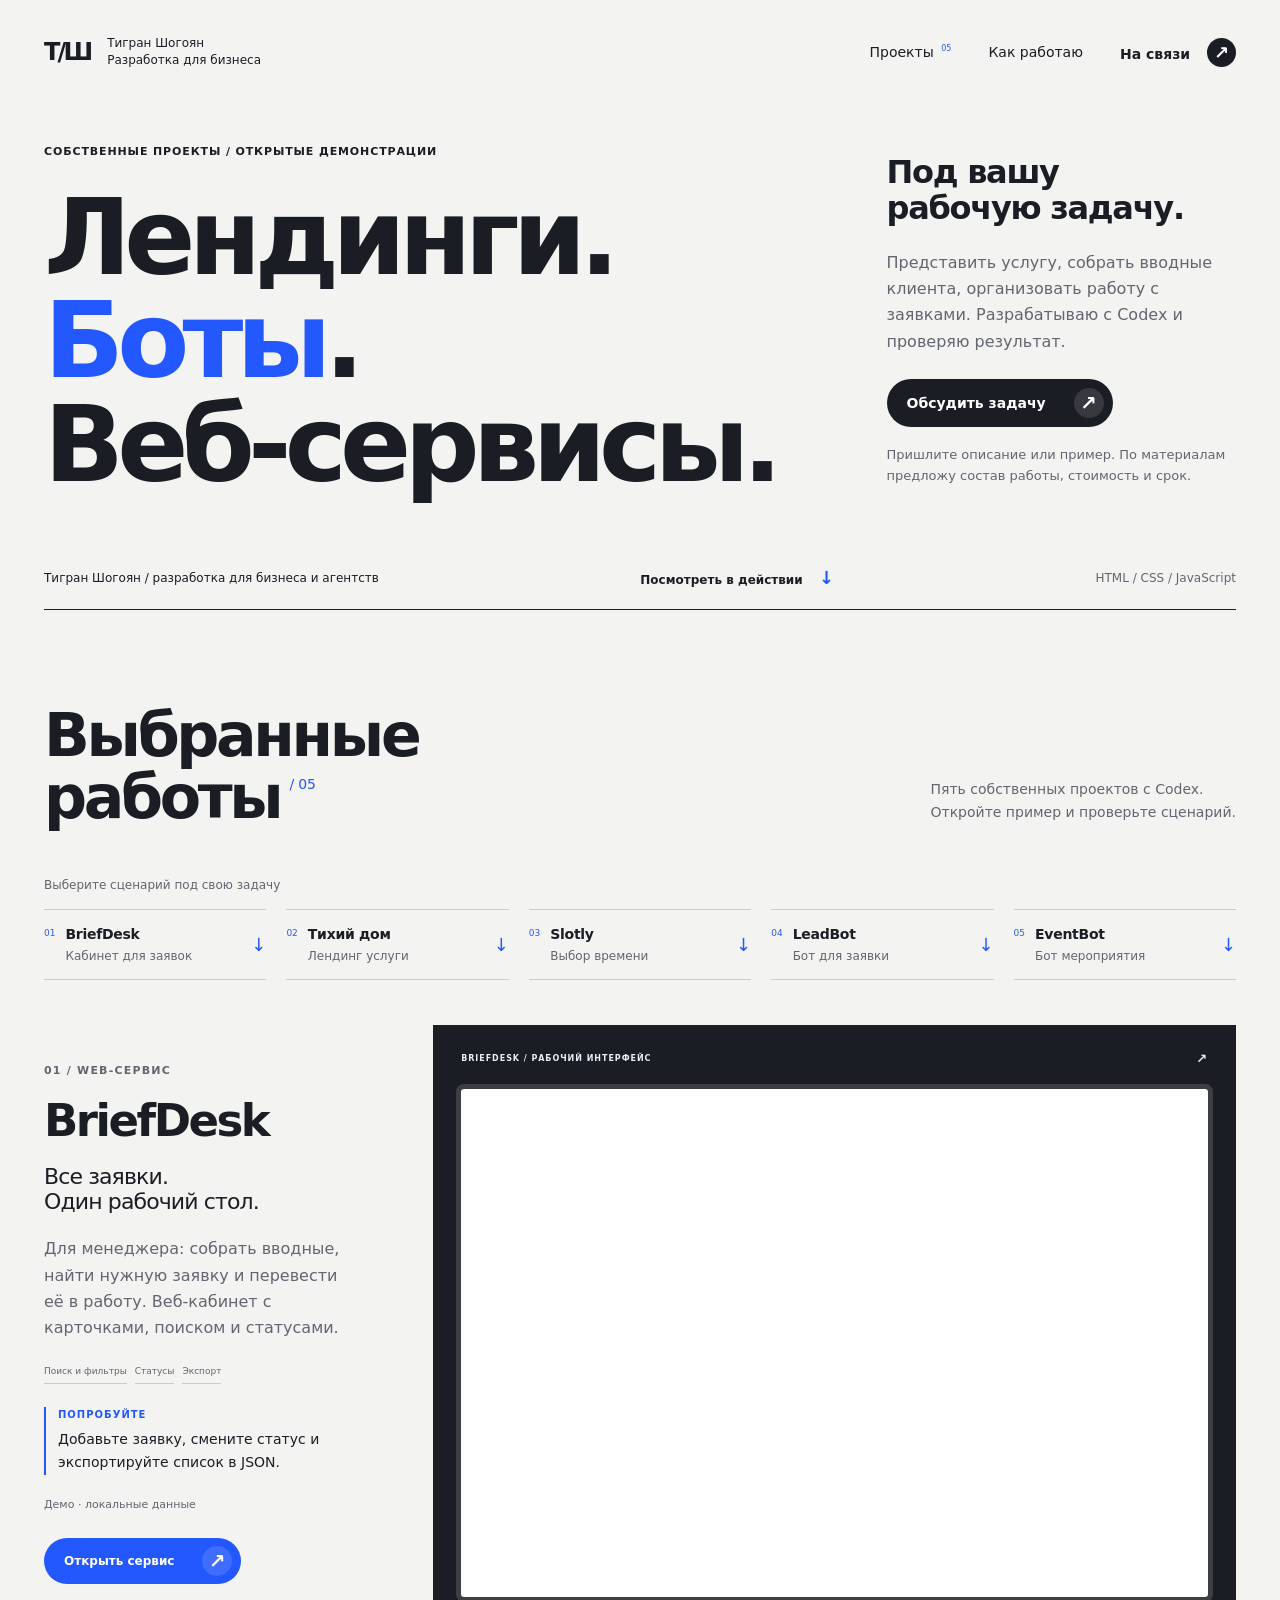
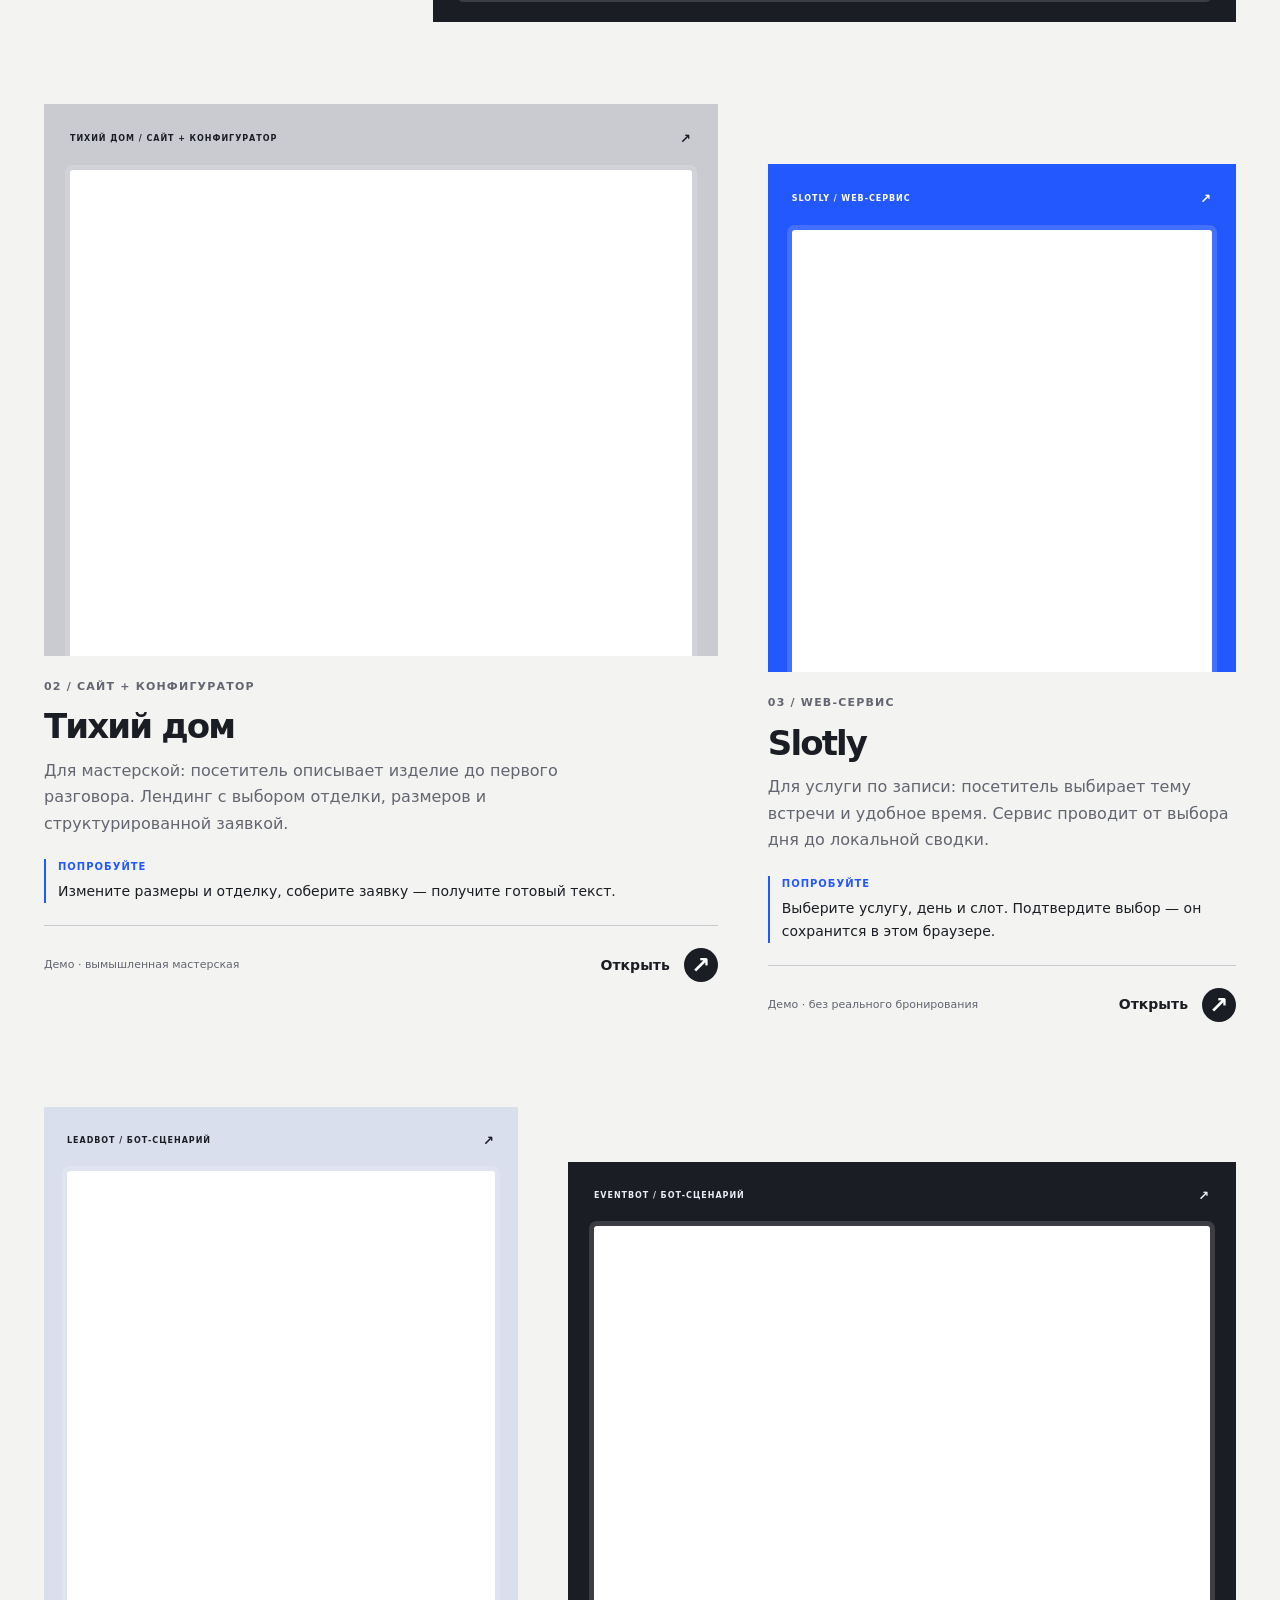
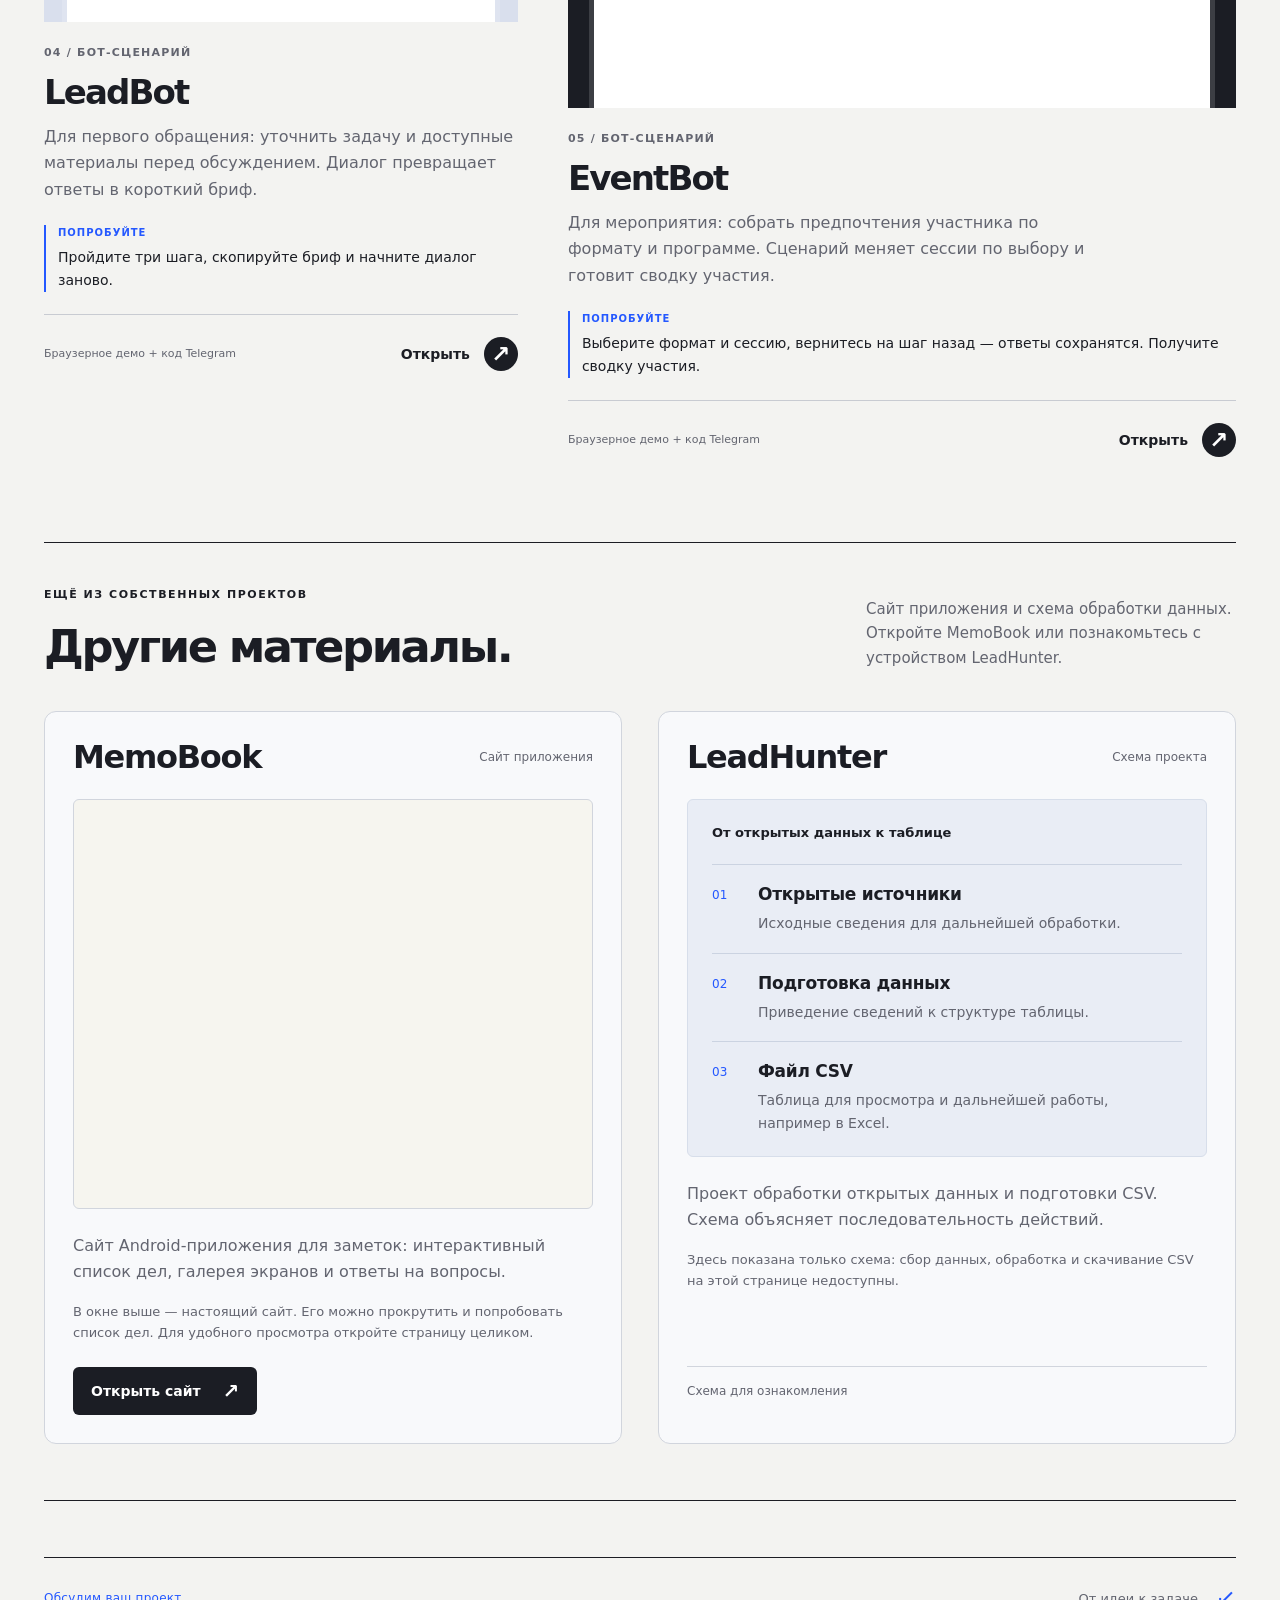
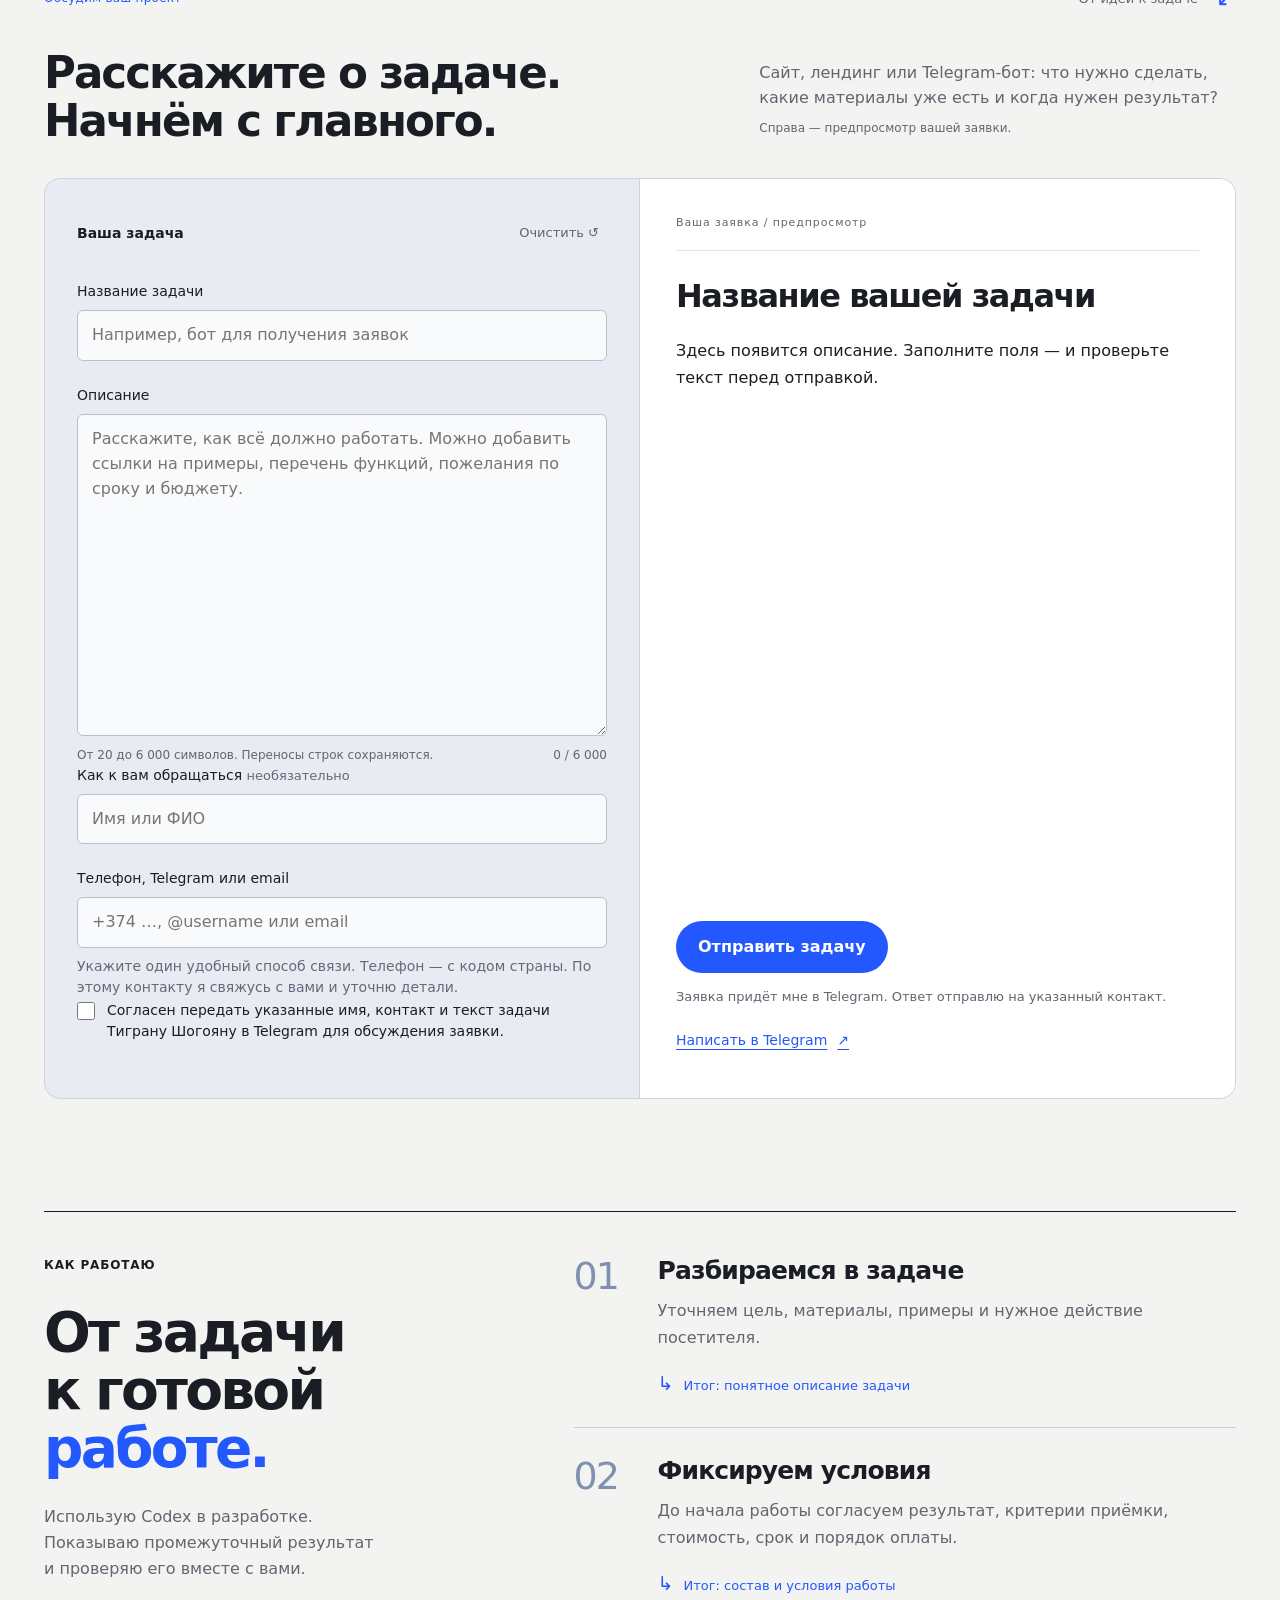
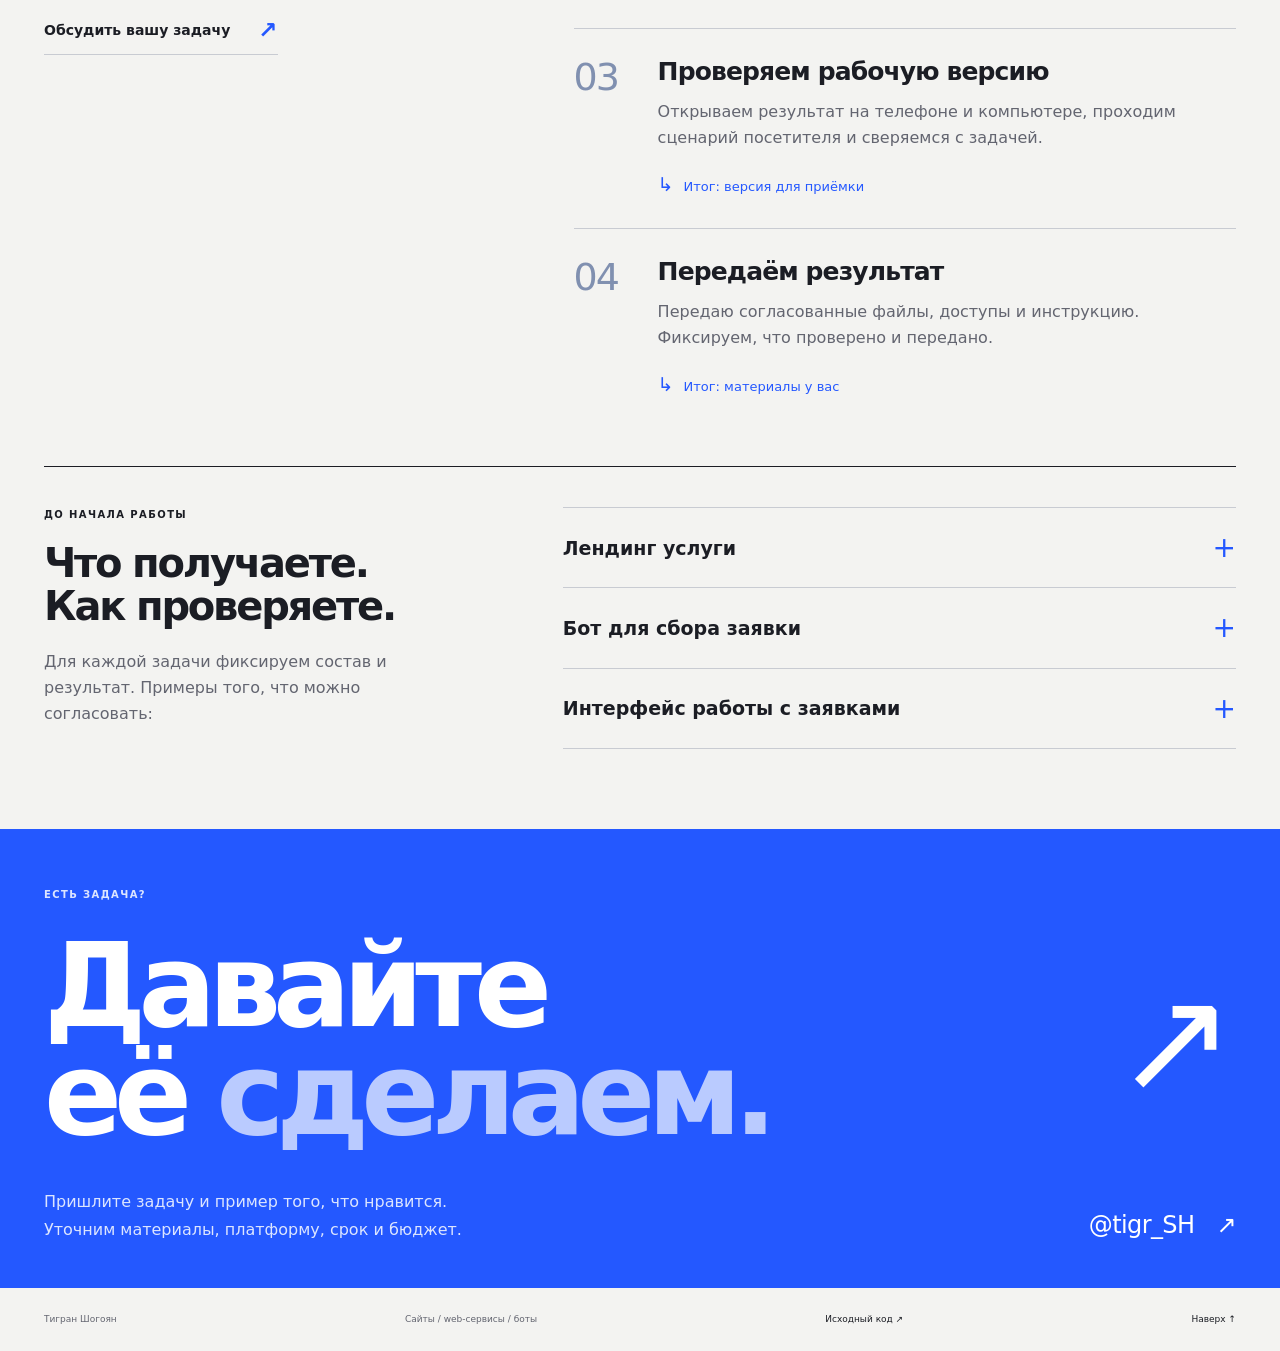
==== commit 02e4ccd5: "Connect portfolio request form to Telegram delivery Collect task, optional client name and required " ====
--- a/index.html
+++ b/index.html
@@ -2,7 +2,7 @@
 <html lang="ru">
 <head>
 <meta charset="utf-8">
-<meta http-equiv="Content-Security-Policy" content="default-src 'none'; script-src 'self' ; script-src-attr 'none'; style-src 'self' 'unsafe-inline'; img-src 'self' data:; font-src 'self'; frame-src 'self'; connect-src 'none'; object-src 'none'; base-uri 'none'; form-action 'none'">
+<meta http-equiv="Content-Security-Policy" content="default-src 'none'; script-src 'self' ; script-src-attr 'none'; style-src 'self' 'unsafe-inline'; img-src 'self' data:; font-src 'self'; frame-src 'self'; connect-src https://tigran-portfolio-requests.tigran-shogoyan.chatgpt.site; object-src 'none'; base-uri 'none'; form-action 'none'">
 <meta name="referrer" content="no-referrer"><meta name="viewport" content="width=device-width, initial-scale=1"><meta name="theme-color" content="#1b1d24">
 <meta name="description" content="Тигран Шогоян — сайты, web-сервисы и Telegram-боты. Пять работающих демонстраций: кабинет заявок, запись, лендинг, бриф-бот и регистрация.">
 <title>Тигран Шогоян — сайты, web-сервисы, боты</title>
@@ -39,7 +39,50 @@
   <div class="material-copy"><p>Проект обработки открытых данных и подготовки CSV. Схема объясняет последовательность действий.</p><p class="material-note">Здесь показана только схема: сбор данных, обработка и скачивание CSV на этой странице недоступны.</p><span class="material-status">Схема для ознакомления</span></div>
 </article>
 </section>
-<section class="editor-section wrap" aria-label="Локальный редактор текста"><div class="editor-lab"><div class="lab-heading"><span class="lab-number">Интерактивный пример</span><span>Попробуйте прямо здесь <span aria-hidden="true">↙</span></span></div><div class="editor-layout"><div class="editor-intro"><h2>Меняйте текст.<br>Смотрите результат.</h2><p>Заголовок, описание и кнопка обновляются сразу.</p><span class="editor-limitation">Локальное демо, изменения до перезагрузки.</span></div><div class="editor-workspace"><form id="editor-form" class="editor-controls"><div class="editor-toolbar"><strong>Текст страницы</strong><button id="editor-reset" class="quiet-button" type="button">Сбросить ↺</button></div><label for="editor-headline">Заголовок<input id="editor-headline" name="headline" maxlength="64" value="Место для ваших идей"></label><label for="editor-description">Описание<textarea id="editor-description" name="description" rows="3" maxlength="180">Одна понятная страница: расскажите об услуге и помогите посетителю сделать следующий шаг.</textarea></label><label for="editor-button">Текст кнопки<input id="editor-button" name="button" maxlength="28" value="Обсудить задачу"></label></form><div class="editor-preview"><span class="preview-label">Ваша страница / предпросмотр</span><h3 id="preview-headline">Место для ваших идей</h3><p id="preview-description">Одна понятная страница: расскажите об услуге и помогите посетителю сделать следующий шаг.</p><button id="preview-button" class="button button-blue" type="button" aria-describedby="preview-action-note">Обсудить задачу</button><p id="preview-action-note" class="preview-note" aria-live="polite">Кнопка показывает демонстрационное действие.</p></div></div></div></div></section>
+<section id="request" class="editor-section request-section wrap" aria-labelledby="request-heading">
+  <div class="editor-lab">
+    <div class="lab-heading"><span class="lab-number">Обсудим ваш проект</span><span>От идеи к задаче <span aria-hidden="true">↙</span></span></div>
+    <div class="editor-layout">
+      <div class="editor-intro">
+        <h2 id="request-heading">Расскажите о задаче.<br>Начнём с главного.</h2>
+        <p>Сайт, лендинг или Telegram-бот: что нужно сделать, какие материалы уже есть и когда нужен результат?</p>
+        <span class="editor-limitation">Справа — предпросмотр вашей заявки.</span>
+      </div>
+      <div class="editor-workspace">
+        <form id="editor-form" class="editor-controls">
+          <div class="editor-toolbar"><strong>Ваша задача</strong><button id="editor-reset" class="quiet-button" type="button">Очистить ↺</button></div>
+          <label for="editor-headline">Название задачи
+            <input id="editor-headline" name="headline" maxlength="100" required placeholder="Например, бот для получения заявок" autocomplete="off">
+          </label>
+          <label for="editor-description">Описание
+            <textarea id="editor-description" name="description" rows="12" minlength="20" maxlength="6000" required aria-describedby="description-hint description-count" placeholder="Расскажите, как всё должно работать. Можно добавить ссылки на примеры, перечень функций, пожелания по сроку и бюджету."></textarea>
+          </label>
+          <div class="request-field-meta"><span id="description-hint">От 20 до 6 000 символов. Переносы строк сохраняются.</span><output id="description-count" for="editor-description">0 / 6 000</output></div>
+          <label for="request-name">Как к вам обращаться <span class="request-optional">необязательно</span>
+            <input id="request-name" name="customerName" maxlength="100" placeholder="Имя или ФИО" autocomplete="name">
+          </label>
+          <label for="request-contact">Телефон, Telegram или email
+            <input id="request-contact" name="contact" maxlength="160" required placeholder="+374 …, @username или email" aria-describedby="contact-hint" autocomplete="off" autocapitalize="none" spellcheck="false">
+          </label>
+          <p id="contact-hint" class="request-hint">Укажите один удобный способ связи. Телефон — с кодом страны. По этому контакту я свяжусь с вами и уточню детали.</p>
+          <div class="request-trap" aria-hidden="true"><label>Ваш сайт<input name="website" tabindex="-1" autocomplete="off"></label></div>
+          <label class="request-consent"><input type="checkbox" name="consent" required><span>Согласен передать указанные имя, контакт и текст задачи Тиграну Шогояну в Telegram для обсуждения заявки.</span></label>
+          <p id="request-form-error" class="request-error" role="alert" hidden></p>
+        </form>
+        <div class="editor-preview">
+          <span class="preview-label">Ваша заявка / предпросмотр</span>
+          <h3 id="preview-headline">Название вашей задачи</h3>
+          <div id="preview-description" class="request-description" role="region" aria-label="Описание заявки" tabindex="0">Здесь появится описание. Заполните поля — и проверьте текст перед отправкой.</div>
+          <div class="request-actions">
+            <button id="preview-button" class="button button-blue" type="submit" form="editor-form" aria-describedby="preview-action-note">Отправить задачу</button>
+            <p id="preview-action-note" class="preview-note" role="status" aria-live="polite">Заявка придёт мне в Telegram. Ответ отправлю на указанный контакт.</p>
+            <a class="request-direct" href="https://t.me/tigr_SH" target="_blank" rel="noopener noreferrer">Написать в Telegram <span aria-hidden="true">↗</span></a>
+          </div>
+        </div>
+      </div>
+    </div>
+  </div>
+</section>
 <section class="approach wrap" id="approach" aria-labelledby="approach-title"><div class="process-layout"><div class="approach-header"><p class="eyebrow">Как работаю</p><h2 id="approach-title">От задачи<br>к готовой<br><span>работе.</span></h2><p>Использую Codex в разработке. Показываю промежуточный результат и проверяю его вместе с вами.</p><a class="process-contact" href="https://t.me/tigr_SH" target="_blank" rel="noopener noreferrer">Обсудить вашу задачу <span aria-hidden="true">↗</span></a></div>
 <ol class="process">
 <li><span class="step-number" aria-hidden="true">01</span><div class="step-body"><h3>Разбираемся в задаче</h3><p>Уточняем цель, материалы, примеры и нужное действие посетителя.</p><span class="step-result"><span aria-hidden="true">↳</span> Итог: понятное описание задачи</span></div></li>
--- a/blocks.css
+++ b/blocks.css
@@ -78,5 +78,32 @@
 @media(max-width:900px){.process-layout{gap:40px;grid-template-columns:.75fr 1.25fr}.portfolio-page .process li{grid-template-columns:40px minmax(0,1fr);gap:18px}.portfolio-page .step-number{font-size:30px}.portfolio-page .process h3{font-size:23px}.portfolio-page .editor-controls{padding:24px}.portfolio-page .editor-preview{padding:28px}.portfolio-page .editor-intro{gap:24px}}
 @media(max-width:600px){.portfolio-page .editor-section{padding:32px 0 44px}.lab-heading{font-size:11px;gap:14px;padding:18px 0}.lab-heading .lab-number{font-size:11px}.lab-heading>span:last-child{gap:10px}.portfolio-page .editor-intro{display:block;margin:10px 0 26px}.portfolio-page .editor-intro h2{font-size:34px;line-height:1.12;margin-bottom:18px}.portfolio-page .editor-intro>p{font-size:16px}.portfolio-page .editor-limitation{font-size:12px;margin-top:9px}.portfolio-page .editor-workspace{grid-template-columns:1fr;border-radius:12px}.portfolio-page .editor-controls{padding:20px;border-right:0;border-bottom:1px solid #cdd2dd}.portfolio-page .editor-toolbar{font-size:14px;margin-bottom:14px}.portfolio-page .editor-controls label{font-size:13px}.portfolio-page .editor-controls input,.portfolio-page .editor-controls textarea{font-size:16px}.portfolio-page .editor-preview{padding:26px 22px;min-height:340px}.portfolio-page .preview-label{font-size:10px;margin-bottom:26px}.portfolio-page .editor-preview h3{font-size:34px}.portfolio-page .editor-preview>p{font-size:16px}.portfolio-page .approach{padding:16px 0 44px}.process-layout{display:block;padding-top:30px}.portfolio-page .approach-header>.eyebrow{margin-bottom:22px}.portfolio-page .approach-header h2{font-size:44px;margin-bottom:24px}.portfolio-page .approach-header>p:not(.eyebrow){font-size:16px;max-width:none}.process-contact{margin-bottom:34px}.portfolio-page .process li,.portfolio-page .process li:first-child{padding:25px 0;border-top:1px solid var(--line);grid-template-columns:36px minmax(0,1fr);gap:18px}.portfolio-page .step-number{font-size:28px}.portfolio-page .process h3{font-size:23px}.portfolio-page .process p{font-size:16px}.step-result{font-size:13px;margin-top:14px}.portfolio-page .delivery-proof{margin-top:24px}}
 
-/* Live MemoBook site preview. */
+/* Live MemoBook site preview. */
+/* Project enquiry: spacious editor with a readable, bounded preview. */
+.portfolio-page .request-section .editor-workspace{grid-template-columns:minmax(0,1fr) minmax(0,1fr);align-items:stretch}
+.portfolio-page .request-section .editor-controls{padding:32px}
+.portfolio-page .request-section .editor-controls label{font-size:14px;margin-bottom:24px}
+.portfolio-page .request-section .editor-controls textarea{min-height:280px;max-height:600px;resize:vertical;white-space:pre-wrap;overflow-wrap:anywhere}
+.portfolio-page .request-section .editor-controls label:has(textarea){margin-bottom:10px}
+.request-field-meta{display:flex;align-items:start;justify-content:space-between;gap:16px;color:var(--muted);font-size:12px;line-height:1.55}
+.request-field-meta output{flex-shrink:0;font-variant-numeric:tabular-nums;white-space:nowrap}
+.portfolio-page .request-section .editor-preview{justify-content:flex-start;padding:36px;min-height:0}
+.portfolio-page .request-section .preview-label{margin-bottom:28px}
+.portfolio-page .request-section .editor-preview h3{font-size:clamp(28px,2.5vw,40px);width:100%;max-width:none;text-wrap:initial}
+.request-description{font-size:16px;line-height:1.7;white-space:pre-wrap;overflow-wrap:anywhere;max-height:420px;overflow-y:auto;width:100%;padding-right:10px;scrollbar-width:thin;scrollbar-color:#a6b1c7 transparent}
+.request-description:focus-visible{outline:3px solid var(--blue);outline-offset:5px}
+.request-actions{width:100%;margin-top:auto;padding-top:32px}
+.portfolio-page .request-section .request-actions .button{min-height:52px;font-size:16px;display:inline-flex;justify-content:center;margin:0}
+.portfolio-page .request-section .preview-note{font-size:13px!important;line-height:1.6;min-height:0;margin:14px 0 10px}
+.request-direct{display:inline-flex;align-items:center;gap:10px;min-height:44px;font-size:14px;color:var(--blue);text-decoration:underline;text-underline-offset:4px}
+.request-error{margin:20px 0 0;font-size:14px;line-height:1.6;color:#9d2929}
+@media(max-width:1050px){.portfolio-page .request-section .editor-workspace{grid-template-columns:minmax(0,1fr)}.portfolio-page .request-section .editor-limitation{margin-top:10px}.portfolio-page .request-section .editor-preview{padding:28px 32px}.request-actions{padding-top:24px}}
+@media(max-width:600px){.portfolio-page .request-section .editor-controls,.portfolio-page .request-section .editor-preview{padding:22px 20px}.request-field-meta{flex-wrap:wrap;gap:4px 12px}.request-field-meta output{margin-left:auto}.portfolio-page .request-section .editor-controls textarea{min-height:300px}.portfolio-page .request-section .editor-preview h3{font-size:28px}.portfolio-page .request-section .request-actions .button{width:100%}.request-description{max-height:360px}.portfolio-page .request-section .editor-intro h2{font-size:32px}.request-section .lab-heading>span:last-child{display:none}}
 .memo-site-preview{min-width:0;height:410px;overflow:hidden;border:1px solid #d1d5dd;border-radius:6px;background:#f6f5ef}.memo-site-preview iframe{display:block;width:100%;height:100%;border:0}@media(max-width:650px){.memo-site-preview{height:380px}}
+/* Request form delivery controls */
+.request-section .request-hint{font-size:14px;margin:-16px 0 2px;color:#636a7b}
+.request-section .request-optional{display:inline;font-size:13px;font-weight:400;color:#636a7b}
+.request-section .request-consent{display:flex;align-items:flex-start;gap:12px;font-size:14px;line-height:1.5;font-weight:400;cursor:pointer}
+.request-section .request-consent input{width:18px;height:18px;flex:0 0 18px;margin:2px 0 0;accent-color:#2955ff}
+.request-trap{position:absolute;width:1px;height:1px;overflow:hidden;clip-path:inset(50%);white-space:nowrap}
+.request-section button:disabled{cursor:default;opacity:.7}
